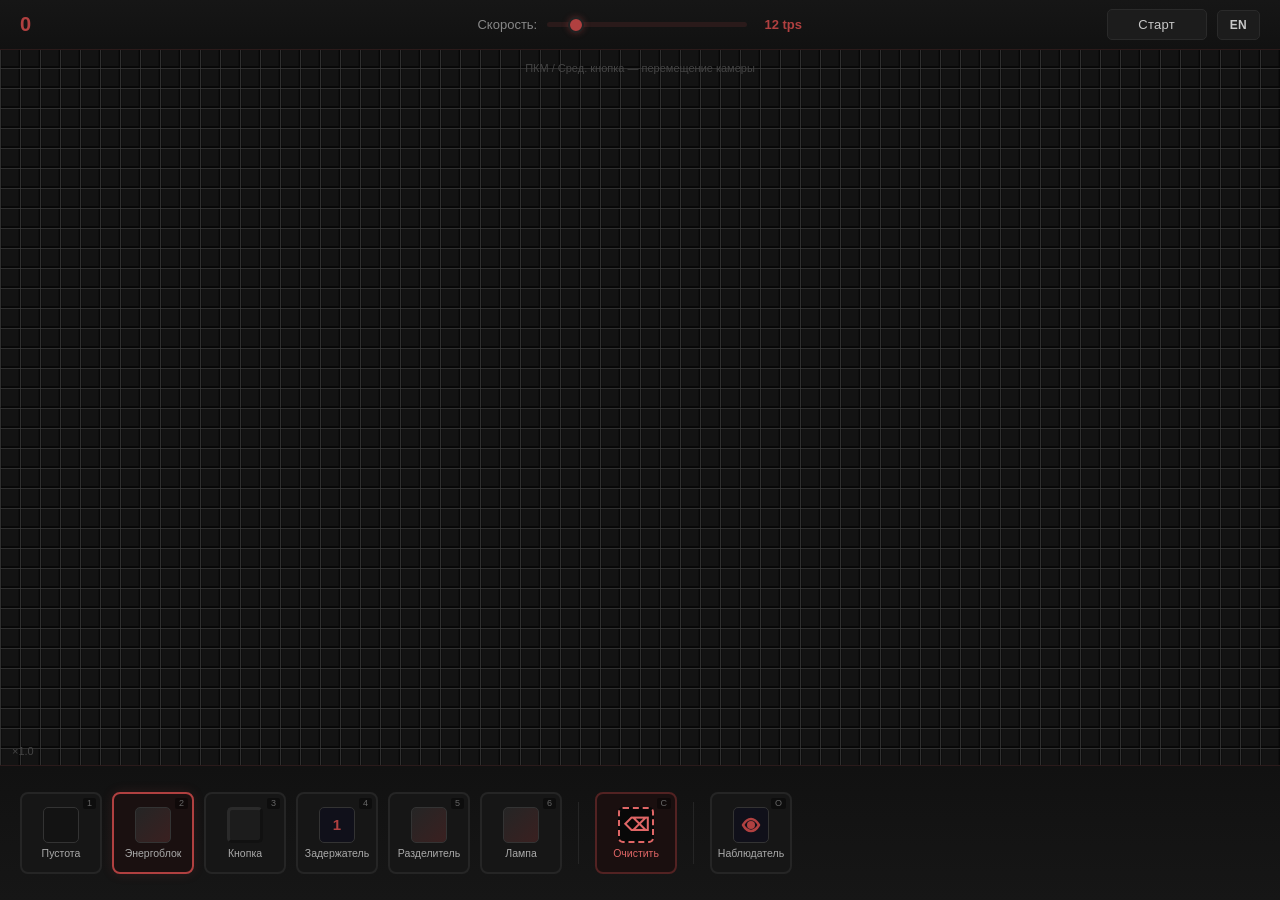
==== src/frontend/index.html @ 2a03c203 "First commit" ====
<!DOCTYPE html>
<html lang="ru">
<head>
  <meta charset="UTF-8">
  <meta name="viewport" content="width=device-width, initial-scale=1.0">
  <title>DerEnots</title>
  <style>
    *, *::before, *::after {
      margin: 0;
      padding: 0;
      box-sizing: border-box;
    }
    html, body {
      width: 100%;
      height: 100%;
      overflow: hidden;
      font-family: 'Segoe UI', Tahoma, Geneva, Verdana, sans-serif;
      background: #0d0d0d;
      color: #c8c8c8;
      user-select: none;
    }
    #app {
      display: flex;
      flex-direction: column;
      width: 100%;
      height: 100%;
    }
    #top-panel {
      height: 50px;
      min-height: 50px;
      display: flex;
      align-items: center;
      justify-content: space-between;
      padding: 0 20px;
      background: linear-gradient(180deg, #161616, #111);
      border-bottom: 1px solid #2a1a1a;
      z-index: 20;
      flex-shrink: 0;
    }
    #tick-counter {
      font-size: 20px;
      font-weight: 700;
      color: #b04040;
      min-width: 160px;
      letter-spacing: 0.5px;
      font-variant-numeric: tabular-nums;
    }
    #speed-wrap {
      display: flex;
      align-items: center;
      gap: 10px;
    }
    #speed-wrap label {
      font-size: 13px;
      color: #888;
    }
    #speed-slider {
      -webkit-appearance: none;
      appearance: none;
      width: 200px;
      height: 5px;
      border-radius: 3px;
      background: #2a1a1a;
      outline: none;
      cursor: pointer;
    }
    #speed-slider::-webkit-slider-thumb {
      -webkit-appearance: none;
      width: 16px;
      height: 16px;
      border-radius: 50%;
      background: #b04040;
      cursor: pointer;
      border: 2px solid #222;
      box-shadow: 0 0 6px rgba(176,64,64,0.4);
    }
    #speed-slider::-moz-range-thumb {
      width: 16px;
      height: 16px;
      border-radius: 50%;
      background: #b04040;
      cursor: pointer;
      border: 2px solid #222;
    }
    #speed-val {
      font-size: 13px;
      color: #b04040;
      min-width: 52px;
      text-align: center;
      font-weight: 600;
    }
    #top-right {
      display: flex;
      align-items: center;
      gap: 10px;
    }
    .btn {
      padding: 7px 20px;
      border: 1px solid #2a2a2a;
      border-radius: 5px;
      background: #1c1c1c;
      color: #c8c8c8;
      font-size: 13px;
      cursor: pointer;
      transition: all .15s ease;
      font-weight: 500;
      letter-spacing: 0.3px;
    }
    .btn:hover {
      background: #282828;
      border-color: #b04040;
    }
    .btn:active {
      transform: scale(0.96);
    }
    .btn-run {
      min-width: 100px;
    }
    .btn-run.running {
      background: #b04040;
      color: #fff;
      border-color: #c05050;
      box-shadow: 0 0 10px rgba(176,64,64,0.3);
    }
    #lang-btn {
      padding: 7px 12px;
      font-size: 12px;
      font-weight: 600;
    }
    #canvas-wrap {
      flex: 1;
      position: relative;
      overflow: hidden;
      background: #080808;
      cursor: crosshair;
    }
    #game-canvas {
      display: block;
      position: absolute;
      top: 0;
      left: 0;
      image-rendering: pixelated;
    }
    #bottom-panel {
      height: 15%;
      min-height: 110px;
      max-height: 145px;
      display: flex;
      align-items: center;
      gap: 10px;
      padding: 10px 20px;
      background: linear-gradient(0deg, #161616, #111);
      border-top: 1px solid #2a1a1a;
      z-index: 20;
      flex-shrink: 0;
      overflow-x: auto;
      overflow-y: hidden;
    }
    .brush-card, .obs-card, .clear-btn {
      display: flex;
      flex-direction: column;
      align-items: center;
      justify-content: center;
      width: 82px;
      min-width: 82px;
      height: 82px;
      border: 2px solid #252525;
      border-radius: 8px;
      background: #161616;
      cursor: pointer;
      transition: all .15s ease;
      gap: 4px;
      position: relative;
    }
    .brush-card:hover, .obs-card:hover {
      border-color: #555;
      transform: scale(1.04);
    }
    .brush-card:active, .obs-card:active, .clear-btn:active {
      transform: scale(0.95);
    }
    .brush-card.selected {
      border-color: #b04040;
      background: #1a1010;
      box-shadow: 0 0 12px rgba(176,64,64,0.15);
    }
    .brush-card.active, .obs-card.active {
      border-color: #b04040;
      background: #1a1010;
      box-shadow: 0 0 12px rgba(176,64,64,0.15);
    }
    .brush-prev, .obs-prev {
      width: 36px;
      height: 36px;
      border-radius: 5px;
      border: 1px solid #333;
      flex-shrink: 0;
      display: flex;
      align-items: center;
      justify-content: center;
    }
    .obs-prev {
      background: #10101a;
    }
    .brush-name, .obs-name {
      font-size: 10.5px;
      color: #aaa;
      text-align: center;
      line-height: 1.2;
      max-width: 72px;
      word-wrap: break-word;
    }
    .brush-key, .obs-key, .clear-key {
      position: absolute;
      top: 4px;
      right: 4px;
      font-size: 9px;
      color: #666;
      background: rgba(0,0,0,.4);
      padding: 1px 4px;
      border-radius: 2px;
      line-height: 1;
    }
    .clear-btn {
      border: 2px solid #522222;
      background: #1a0f0f;
      color: #e06666;
    }
    .clear-btn:hover {
      border-color: #c04040;
      color: #ff7777;
    }
    .clear-btn .clear-prev {
      width: 36px;
      height: 36px;
      border-radius: 5px;
      border: 2px dashed #e06666;
      background: #080808;
      display: flex;
      align-items: center;
      justify-content: center;
      font-size: 18px;
      font-weight: 700;
    }
    .sep {
      width: 1px;
      height: 62px;
      background: #252525;
      flex-shrink: 0;
      margin: 0 6px;
    }
    #block-edit {
      display: none;
      position: absolute;
      z-index: 60;
      background: #1a1a1a;
      border: 1px solid #b04040;
      border-radius: 8px;
      padding: 16px 20px;
      min-width: 240px;
      box-shadow: 0 8px 28px rgba(0,0,0,0.75), 0 0 18px rgba(176,64,64,0.15);
    }
    #block-edit.show {
      display: block;
      animation: popIn .2s ease;
    }
    @keyframes popIn {
      from { opacity: 0; transform: scale(0.9); }
      to { opacity: 1; transform: scale(1); }
    }
    #edit-title {
      font-size: 13.5px;
      color: #b04040;
      margin-bottom: 12px;
      font-weight: 600;
    }
    .ed-row {
      display: flex;
      align-items: center;
      justify-content: space-between;
      gap: 12px;
      margin-bottom: 8px;
    }
    .ed-row label {
      font-size: 12.5px;
      color: #bbb;
    }
    .ed-dir-container {
      display: grid;
      grid-template-columns: repeat(4,1fr);
      gap: 6px;
      margin: 12px 0;
    }
    .ed-dir-btn {
      width: 42px;
      height: 42px;
      border: 2px solid #333;
      border-radius: 6px;
      background: #111;
      color: #c8c8c8;
      font-size: 22px;
      display: flex;
      align-items: center;
      justify-content: center;
      cursor: pointer;
      transition: .15s;
    }
    .ed-dir-btn.active {
      border-color: #b04040;
      background: #2a1010;
      box-shadow: 0 0 8px rgba(176,64,64,0.4);
    }
    .ed-close {
      position: absolute;
      top: 8px;
      right: 12px;
      cursor: pointer;
      color: #666;
      font-size: 20px;
      line-height: 1;
      font-weight: 300;
    }
    .ed-close:hover {
      color: #b04040;
    }
    .ed-slider {
      width: 110px;
      -webkit-appearance: none;
      appearance: none;
      height: 4px;
      background: #2a1a1a;
      border-radius: 2px;
      outline: none;
    }
    .ed-slider::-webkit-slider-thumb {
      -webkit-appearance: none;
      width: 14px;
      height: 14px;
      border-radius: 50%;
      background: #b04040;
      cursor: pointer;
      border: 2px solid #1a1a1a;
    }
    #coords {
      position: absolute;
      bottom: 8px;
      right: 12px;
      font-size: 11px;
      color: #444;
      z-index: 5;
      pointer-events: none;
      font-variant-numeric: tabular-nums;
    }
    #zoom-info {
      position: absolute;
      bottom: 8px;
      left: 12px;
      font-size: 11px;
      color: #444;
      z-index: 5;
      pointer-events: none;
    }
    #pan-hint {
      position: absolute;
      top: 12px;
      left: 50%;
      transform: translateX(-50%);
      font-size: 11px;
      color: #444;
      z-index: 5;
      pointer-events: none;
      opacity: 0;
      transition: opacity .3s;
    }
    #pan-hint.show {
      opacity: 1;
    }
    ::-webkit-scrollbar {
      height: 5px;
    }
    ::-webkit-scrollbar-track {
      background: transparent;
    }
    ::-webkit-scrollbar-thumb {
      background: #2a2a2a;
      border-radius: 3px;
    }
  </style>
</head>
<body>
  <div id="app">
    <div id="top-panel">
      <div id="tick-counter">0</div>
      <div id="speed-wrap">
        <label id="lbl-speed"></label>
        <input type="range" id="speed-slider" min="1" max="100" value="12">
        <span id="speed-val">12 tps</span>
      </div>
      <div id="top-right">
        <button class="btn btn-run" id="btn-run"></button>
        <button class="btn" id="lang-btn">EN</button>
      </div>
    </div>
    <div id="canvas-wrap">
      <canvas id="game-canvas"></canvas>
      <div id="block-edit">
        <span class="ed-close" id="ed-close">×</span>
        <h4 id="edit-title"></h4>
        <div id="edit-body"></div>
      </div>
      <div id="coords"></div>
      <div id="zoom-info"></div>
      <div id="pan-hint"></div>
    </div>
    <div id="bottom-panel"></div>
  </div>

  <script>
    "use strict";

    const I18N = {
      ru: {
        speed: "Скорость:", start: "Старт", stop: "Стоп",
        empty: "Пустота", energy: "Энергоблок", button: "Кнопка", delayer: "Задержатель", clear: "Очистить",
        observer: "Наблюдатель", on: "Вкл", off: "Выкл", pressed: "Нажата", notPressed: "Не нажата",
        delay: "Задержка", ticks: "тик.", status: "Статус",
        editEnergy: "Энергоблок", editButton: "Кнопка", editDelayer: "Задержатель", editLamp: "Лампа",
        separator: "Разделитель", lamp: "Лампа",
        panHint: "ПКМ / Сред. кнопка — перемещение камеры",
        clearConfirm: "Очистить всё поле?"
      },
      en: {
        speed: "Speed:", start: "Start", stop: "Stop",
        empty: "Empty", energy: "Energy", button: "Button", delayer: "Delayer", clear: "Clear",
        observer: "Observer", on: "On", off: "Off", pressed: "Pressed", notPressed: "Released",
        delay: "Delay", ticks: "ticks", status: "Status",
        editEnergy: "Energy Block", editButton: "Button", editDelayer: "Delayer", editLamp: "Lamp",
        separator: "Separator", lamp: "Lamp",
        panHint: "RMB / Middle btn — pan camera",
        clearConfirm: "Clear entire field?"
      }
    };

    let lang = "ru";
    const t = k => I18N[lang][k] || k;

    const GRID = 1000;
    const BCELL = 20;
    const ZMIN = 0.5;
    const ZMAX = 3;
    const ID_EMPTY = 0;
    const ID_ENERGY = 1;
    const ID_BUTTON = 2;
    const ID_DELAY = 3;
    const ID_SEPARATOR = 4;
    const ID_LAMP = 5;

    let wasm = null;
    let gamePtr = null;
    const gridId = new Uint8Array(GRID * GRID);
    const gridSt = new Uint8Array(GRID * GRID);
    const separatorDir = new Uint8Array(GRID * GRID);

    function gIdx(x, y) { return y * GRID + x; }
    function getCell(x, y) { const i = gIdx(x, y); return {id: gridId[i], status: gridSt[i]}; }
    function setCell(x, y, id, st) { const i = gIdx(x, y); gridId[i] = id; gridSt[i] = st; }

    let cam = { x: 500, y: 500, zoom: 1 };
    const BRUSHES = [
      {id: 0, st: 0, key: "empty", hotkey: "1"},
      {id: 1, st: 10, key: "energy", hotkey: "2"},
      {id: 2, st: 0, key: "button", hotkey: "3"},
      {id: 3, st: 1, key: "delayer", hotkey: "4"},
      {id: 4, st: 0, key: "separator", hotkey: "5"},
      {id: 5, st: 0, key: "lamp", hotkey: "6"}
    ];

    let selBrush = 1;
    let obsMode = false;
    let lastEnergyDir = 10;
    let running = false;
    let tickTimer = null;
    let tps = 12;
    let curTick = 0;

    let panning = false;
    let panBtn = -1;
    let panPrev = {x: 0, y: 0};
    let drawing = false;
    let drawStart = null;
    let drawMoved = false;
    let ctrlKey = false;
    let lineOrigin = null;
    let hoverGx = -1, hoverGy = -1;

    async function loadWasm() {
      try {
        const r = await fetch("game.wasm");
        if (!r.ok) throw new Error("HTTP " + r.status);
        const buf = await r.arrayBuffer();
        const {instance} = await WebAssembly.instantiate(buf, {env: {}});
        wasm = instance.exports;
        initWasmGame();
      } catch (e) {
        console.warn("[WASM] game.wasm not available — UI-only mode.", e.message);
      }
    }

    function initWasmGame() {
      if (!wasm) return;
      if (gamePtr) wasm.GameStop(gamePtr);
      gamePtr = wasm.GameInit();
      pushGridToWasm();
    }

    function pushGridToWasm() {
      if (!wasm || !gamePtr) return;
      for (let y = 0; y < GRID; y++) {
        for (let x = 0; x < GRID; x++) {
          const i = gIdx(x, y);
          if (gridId[i] !== 0) {
            wasm.GameUpdate(gamePtr, x, y, gridId[i], gridSt[i]);
          }
        }
      }
    }

    function wasmUpdate(x, y, id, st) {
      if (!wasm || !gamePtr) return;
      wasm.GameUpdate(gamePtr, x, y, id, st);
    }

    function wasmTick() {
      if (!wasm || !gamePtr) return;
      try {
        const ptr = wasm.GameTick(gamePtr);
        const len = wasm.getArrayLen();
        const bsz = wasm.getNewTickBlockSize();
        curTick = wasm.getNumTick();
        if (len > 0 && ptr) {
          const dv = new DataView(wasm.memory.buffer, ptr, len * bsz);
          for (let i = 0; i < len; i++) {
            const o = i * bsz;
            const cx = dv.getUint32(o, true);
            const cy = dv.getUint32(o + 4, true);
            const ns = dv.getUint8(o + 8);
            if (cx >= 0 && cx < GRID && cy >= 0 && cy < GRID) {
              gridSt[gIdx(cx, cy)] = ns;
            }
          }
          wasm.freeArray();
        }
      } catch (err) {
        console.error("[WASM] Error in GameTick:", err);
      }
      document.getElementById("tick-counter").textContent = curTick.toLocaleString("ru-RU");
      render();
    }

    function wasmStop() {
      if (!wasm || !gamePtr) return;
      wasm.GameStop(gamePtr);
      gamePtr = null;
    }

    function getAutoDir(gx, gy) {
      const neighbors = [
        {dx: -1, dy: 0, dir: 40},
        {dx: 1, dy: 0, dir: 20},
        {dx: 0, dy: -1, dir: 30},
        {dx: 0, dy: 1, dir: 10}
      ];
      for (let n of neighbors) {
        const nx = gx + n.dx;
        const ny = gy + n.dy;
        if (nx >= 0 && nx < GRID && ny >= 0 && ny < GRID && getCell(nx, ny).id !== ID_EMPTY) {
          return n.dir;
        }
      }
      return 10;
    }

    function getRemainingTime(gx, gy) {
      if (!wasm || !gamePtr) return gridSt[gIdx(gx, gy)] || 0;
      try {
        return wasm.getTimeDalye(gamePtr, gx, gy);
      } catch (e) {
        return gridSt[gIdx(gx, gy)] || 0;
      }
    }

    const cvs = document.getElementById("game-canvas");
    const ctx = cvs.getContext("2d");
    const wrap = document.getElementById("canvas-wrap");

    function resize() {
      cvs.width = wrap.clientWidth;
      cvs.height = wrap.clientHeight;
      render();
    }
    window.addEventListener("resize", resize);

    function cellPx() { return BCELL * cam.zoom; }
    function camOffset() {
      const cs = cellPx();
      return { x: cam.x * cs - cvs.width / 2, y: cam.y * cs - cvs.height / 2 };
    }
    function visibleRange() {
      const cs = cellPx();
      const o = camOffset();
      return {
        x0: Math.max(0, Math.floor(o.x / cs)),
        y0: Math.max(0, Math.floor(o.y / cs)),
        x1: Math.min(GRID, Math.ceil((o.x + cvs.width) / cs)),
        y1: Math.min(GRID, Math.ceil((o.y + cvs.height) / cs))
      };
    }

    function render() {
      const W = cvs.width;
      const H = cvs.height;
      if (!W || !H) return;
      const cs = cellPx();
      const o = camOffset();
      const v = visibleRange();
      ctx.fillStyle = "#080808";
      ctx.fillRect(0, 0, W, H);
      const pad = Math.max(0.5, cs * 0.07);
      const inner = cs - pad * 2;

      for (let gy = v.y0; gy < v.y1; gy++) {
        for (let gx = v.x0; gx < v.x1; gx++) {
          const px = gx * cs - o.x;
          const py = gy * cs - o.y;
          const i = gIdx(gx, gy);
          renderCell(px, py, cs, pad, inner, gx, gy, gridId[i], gridSt[i]);
        }
      }

      if (cs >= 8) {
        ctx.strokeStyle = cs >= 16 ? "rgba(55,55,55,0.85)" : "rgba(40,40,40,0.6)";
        ctx.lineWidth = 1;
        ctx.beginPath();
        const x0scr = v.x0 * cs - o.x;
        const x1scr = v.x1 * cs - o.x;
        const y0scr = v.y0 * cs - o.y;
        const y1scr = v.y1 * cs - o.y;
        for (let gx = v.x0; gx <= v.x1; gx++) {
          const sx = Math.round(gx * cs - o.x) + 0.5;
          ctx.moveTo(sx, y0scr);
          ctx.lineTo(sx, y1scr);
        }
        for (let gy = v.y0; gy <= v.y1; gy++) {
          const sy = Math.round(gy * cs - o.y) + 0.5;
          ctx.moveTo(x0scr, sy);
          ctx.lineTo(x1scr, sy);
        }
        ctx.stroke();
      }

      if (hoverGx >= 0 && hoverGy >= 0) {
        const hpx = hoverGx * cs - o.x;
        const hpy = hoverGy * cs - o.y;
        ctx.save();
        ctx.strokeStyle = "rgba(176,64,64,0.6)";
        ctx.lineWidth = 2.5;
        ctx.strokeRect(hpx + 1, hpy + 1, cs - 2, cs - 2);
        ctx.restore();
      }

      if (ctrlKey && drawing && lineOrigin) {
        const sx = lineOrigin.x * cs - o.x + cs / 2;
        const sy = lineOrigin.y * cs - o.y + cs / 2;
        const ex = hoverGx * cs - o.x + cs / 2;
        const ey = hoverGy * cs - o.y + cs / 2;
        ctx.save();
        ctx.strokeStyle = "rgba(176,64,64,0.55)";
        ctx.lineWidth = 2;
        ctx.setLineDash([6, 4]);
        ctx.beginPath();
        ctx.moveTo(sx, sy);
        ctx.lineTo(ex, ey);
        ctx.stroke();
        ctx.restore();
      }

      document.getElementById("zoom-info").textContent = `×${cam.zoom.toFixed(1)}`;
    }

    function renderCell(px, py, cs, pad, inner, gx, gy, id, st) {
      switch (id) {
        case ID_EMPTY:
          ctx.fillStyle = "#131313";
          ctx.fillRect(px + pad, py + pad, inner, inner);
          break;
        case ID_ENERGY: {
          const dirCode = Math.floor(st / 10) || 1;
          const isOn = (st % 10) === 1;
          if (isOn) {
            ctx.save();
            const gr = ctx.createRadialGradient(px + cs / 2, py + cs / 2, inner * 0.08, px + cs / 2, py + cs / 2, inner * 0.65);
            gr.addColorStop(0, "#ff5050");
            gr.addColorStop(0.5, "#d03030");
            gr.addColorStop(1, "#3a1010");
            ctx.fillStyle = gr;
            ctx.fillRect(px + pad, py + pad, inner, inner);
            ctx.shadowColor = "#ff4040";
            ctx.shadowBlur = cs * 0.5;
            ctx.fillStyle = "rgba(255,80,80,0.25)";
            ctx.fillRect(px + pad + 1, py + pad + 1, inner - 2, inner - 2);
            ctx.restore();
          } else {
            ctx.fillStyle = "#282828";
            ctx.fillRect(px + pad, py + pad, inner, inner);
            ctx.strokeStyle = "#353535";
            ctx.lineWidth = 1;
            ctx.strokeRect(px + pad + 0.5, py + pad + 0.5, inner - 1, inner - 1);
          }
          if (cs >= 14) {
            ctx.save();
            ctx.translate(px + cs / 2, py + cs / 2);
            const size = Math.max(8, inner * 0.38);
            ctx.strokeStyle = isOn ? "#ffdddd" : "#777777";
            ctx.lineWidth = Math.max(2.5, inner * 0.09);
            ctx.lineCap = "round";
            ctx.lineJoin = "round";
            ctx.beginPath();
            if (dirCode === 1) {
              ctx.moveTo(0, size * 0.7);
              ctx.lineTo(0, -size * 0.85);
              ctx.moveTo(-size * 0.55, -size * 0.25);
              ctx.lineTo(0, -size * 0.85);
              ctx.lineTo(size * 0.55, -size * 0.25);
            } else if (dirCode === 2) {
              ctx.moveTo(size * 0.7, 0);
              ctx.lineTo(-size * 0.85, 0);
              ctx.moveTo(-size * 0.25, -size * 0.55);
              ctx.lineTo(-size * 0.85, 0);
              ctx.lineTo(-size * 0.25, size * 0.55);
            } else if (dirCode === 3) {
              ctx.moveTo(0, -size * 0.7);
              ctx.lineTo(0, size * 0.85);
              ctx.moveTo(-size * 0.55, size * 0.25);
              ctx.lineTo(0, size * 0.85);
              ctx.lineTo(size * 0.55, size * 0.25);
            } else if (dirCode === 4) {
              ctx.moveTo(-size * 0.7, 0);
              ctx.lineTo(size * 0.85, 0);
              ctx.moveTo(size * 0.25, -size * 0.55);
              ctx.lineTo(size * 0.85, 0);
              ctx.lineTo(size * 0.25, size * 0.55);
            }
            ctx.stroke();
            ctx.restore();
          }
          break;
        }
        case ID_BUTTON: {
          const base = (st % 10 === 1) ? "#803030" : "#1c1c1c";
          ctx.fillStyle = base;
          ctx.fillRect(px + pad, py + pad, inner, inner);
          const hp = inner * 0.18;
          ctx.fillStyle = (st % 10 === 1) ? "#a04545" : "#2a2a2a";
          ctx.fillRect(px + pad, py + pad, inner, hp);
          ctx.fillRect(px + pad, py + pad, hp, inner);
          ctx.fillStyle = "rgba(0,0,0,0.35)";
          ctx.fillRect(px + pad + inner - hp, py + pad, hp, inner);
          ctx.fillRect(px + pad, py + pad + inner - hp, inner, hp);
          break;
        }
        case ID_DELAY:
          ctx.fillStyle = "#10101a";
          ctx.fillRect(px + pad, py + pad, inner, inner);
          if (cs >= 10) {
            ctx.fillStyle = "#b04040";
            const fs = Math.max(7, inner * 0.48);
            ctx.font = `bold ${fs}px sans-serif`;
            ctx.textAlign = "center";
            ctx.textBaseline = "middle";
            ctx.fillText(String(getRemainingTime(gx, gy)), px + cs / 2, py + cs / 2 + 1);
          }
          break;
        case ID_SEPARATOR: {
          const isOn = st !== 0;
          let dirCode = separatorDir[gIdx(gx, gy)] || getAutoDir(gx, gy);
          if (isOn) {
            ctx.save();
            const gr = ctx.createRadialGradient(px + cs / 2, py + cs / 2, inner * 0.08, px + cs / 2, py + cs / 2, inner * 0.65);
            gr.addColorStop(0, "#ff5050");
            gr.addColorStop(0.5, "#d03030");
            gr.addColorStop(1, "#3a1010");
            ctx.fillStyle = gr;
            ctx.fillRect(px + pad, py + pad, inner, inner);
            ctx.shadowColor = "#ff4040";
            ctx.shadowBlur = cs * 0.5;
            ctx.fillStyle = "rgba(255,80,80,0.25)";
            ctx.fillRect(px + pad + 1, py + pad + 1, inner - 2, inner - 2);
            ctx.restore();
          } else {
            ctx.fillStyle = "#282828";
            ctx.fillRect(px + pad, py + pad, inner, inner);
            ctx.strokeStyle = "#353535";
            ctx.lineWidth = 1;
            ctx.strokeRect(px + pad + 0.5, py + pad + 0.5, inner - 1, inner - 1);
          }
          if (cs >= 14) {
            ctx.save();
            ctx.translate(px + cs / 2, py + cs / 2);
            const size = Math.max(8, inner * 0.38);
            ctx.strokeStyle = isOn ? "#ffdddd" : "#777777";
            ctx.lineWidth = Math.max(2.5, inner * 0.09);
            ctx.lineCap = "round";
            ctx.lineJoin = "round";
            const drawArrow = (dCode) => {
              ctx.save();
              ctx.beginPath();
              if (dCode === 10) {
                ctx.moveTo(0, size * 0.7);
                ctx.lineTo(0, -size * 0.85);
                ctx.moveTo(-size * 0.55, -size * 0.25);
                ctx.lineTo(0, -size * 0.85);
                ctx.lineTo(size * 0.55, -size * 0.25);
              } else if (dCode === 20) {
                ctx.moveTo(size * 0.7, 0);
                ctx.lineTo(-size * 0.85, 0);
                ctx.moveTo(-size * 0.25, -size * 0.55);
                ctx.lineTo(-size * 0.85, 0);
                ctx.lineTo(-size * 0.25, size * 0.55);
              } else if (dCode === 30) {
                ctx.moveTo(0, -size * 0.7);
                ctx.lineTo(0, size * 0.85);
                ctx.moveTo(-size * 0.55, size * 0.25);
                ctx.lineTo(0, size * 0.85);
                ctx.lineTo(size * 0.55, size * 0.25);
              } else if (dCode === 40) {
                ctx.moveTo(-size * 0.7, 0);
                ctx.lineTo(size * 0.85, 0);
                ctx.moveTo(size * 0.25, -size * 0.55);
                ctx.lineTo(size * 0.85, 0);
                ctx.lineTo(size * 0.25, size * 0.55);
              }
              ctx.stroke();
              ctx.restore();
            };
            drawArrow(dirCode);
            let leftDir = 20, rightDir = 40;
            if (dirCode === 10) { leftDir = 20; rightDir = 40; }
            else if (dirCode === 20) { leftDir = 30; rightDir = 10; }
            else if (dirCode === 30) { leftDir = 40; rightDir = 20; }
            else if (dirCode === 40) { leftDir = 10; rightDir = 30; }
            drawArrow(leftDir);
            drawArrow(rightDir);
            ctx.restore();
          }
          break;
        }
        case ID_LAMP: {
          const isOn = st === 1;
          if (isOn) {
            ctx.save();
            const gr = ctx.createRadialGradient(px + cs / 2, py + cs / 2, inner * 0.1, px + cs / 2, py + cs / 2, inner * 0.75);
            gr.addColorStop(0, "#ff7070");
            gr.addColorStop(0.55, "#e05050");
            gr.addColorStop(1, "#2a1010");
            ctx.fillStyle = gr;
            ctx.fillRect(px + pad, py + pad, inner, inner);
            ctx.shadowColor = "#ff7070";
            ctx.shadowBlur = cs * 0.65;
            ctx.fillStyle = "rgba(255,120,120,0.35)";
            ctx.fillRect(px + pad + 2, py + pad + 2, inner - 4, inner - 4);
            ctx.restore();
          } else {
            ctx.fillStyle = "#222222";
            ctx.fillRect(px + pad, py + pad, inner, inner);
            ctx.strokeStyle = "#3a3a3a";
            ctx.lineWidth = 1.5;
            ctx.strokeRect(px + pad + 0.5, py + pad + 0.5, inner - 1, inner - 1);
          }
          break;
        }
      }
    }

    wrap.addEventListener("contextmenu", e => e.preventDefault());

    let editEl = document.getElementById("block-edit");

    function openEdit(gx, gy, mx, my) {
      const c = getCell(gx, gy);
      if (c.id === 0 || c.id === ID_SEPARATOR) return;
      const titleEl = document.getElementById("edit-title");
      const bodyEl = document.getElementById("edit-body");
      bodyEl.innerHTML = "";
      if (c.id === ID_ENERGY) {
        titleEl.textContent = t("editEnergy");
        const dir = Math.floor(c.status / 10) * 10 || 10;
        const isOnNow = (c.status % 10) === 1;
        addToggleRow(bodyEl, t("status"), isOnNow, v => {
          const ns = dir + (v ? 1 : 0);
          setCell(gx, gy, c.id, ns);
          wasmUpdate(gx, gy, c.id, ns);
          render();
          openEdit(gx, gy, mx, my);
        }, () => isOnNow ? t("on") : t("off"));
        const dirRow = document.createElement("div");
        dirRow.style.marginTop = "14px";
        dirRow.innerHTML = `<div style="font-size:12.5px;color:#bbb;margin-bottom:8px">Направление:</div>`;
        const container = document.createElement("div");
        container.style.display = "grid";
        container.style.gridTemplateColumns = "repeat(4,1fr)";
        container.style.gap = "6px";
        [{code:10,sym:"↑"},{code:20,sym:"←"},{code:30,sym:"↓"},{code:40,sym:"→"}].forEach(d => {
          const btn = document.createElement("button");
          btn.className = "ed-dir-btn" + (dir === d.code ? " active" : "");
          btn.textContent = d.sym;
          btn.onclick = () => {
            lastEnergyDir = d.code;
            const newSt = d.code + (isOnNow ? 1 : 0);
            setCell(gx, gy, c.id, newSt);
            wasmUpdate(gx, gy, c.id, newSt);
            render();
            openEdit(gx, gy, mx, my);
          };
          container.appendChild(btn);
        });
        dirRow.appendChild(container);
        bodyEl.appendChild(dirRow);
      } else if (c.id === ID_BUTTON || c.id === ID_LAMP) {
        titleEl.textContent = c.id === ID_LAMP ? t("editLamp") : t("editButton");
        addToggleRow(bodyEl, t("status"), c.status === 1, v => {
          const ns = v ? 1 : 0;
          setCell(gx, gy, c.id, ns);
          wasmUpdate(gx, gy, c.id, ns);
          render();
        }, () => c.status === 1 ? t("on") : t("off"));
      } else if (c.id === ID_DELAY) {
        titleEl.textContent = t("editDelayer");
        addSliderRow(bodyEl, t("delay"), 1, 255, c.status || 1, v => {
          setCell(gx, gy, c.id, v);
          wasmUpdate(gx, gy, c.id, v);
          render();
        });
      }
      const wr = wrap.getBoundingClientRect();
      let l = mx - wr.left + 12;
      let tp = my - wr.top + 12;
      if (l + 260 > wr.width) l = mx - wr.left - 260;
      if (tp + 140 > wr.height) tp = my - wr.top - 140;
      editEl.style.left = l + "px";
      editEl.style.top = tp + "px";
      editEl.classList.add("show");
    }

    function addToggleRow(parent, label, initVal, onChange, textFn) {
      const row = document.createElement("div");
      row.className = "ed-row";
      const lbl = document.createElement("label");
      lbl.textContent = label + ":";
      const btn = document.createElement("button");
      btn.className = "btn" + (initVal ? " active" : "");
      btn.textContent = textFn();
      btn.style.minWidth = "78px";
      btn.onclick = () => {
        const nv = !btn.classList.contains("active");
        onChange(nv);
        btn.classList.toggle("active", nv);
        btn.textContent = textFn();
      };
      row.append(lbl, btn);
      parent.appendChild(row);
    }

    function addSliderRow(parent, label, min, max, initVal, onChange) {
      const row = document.createElement("div");
      row.className = "ed-row";
      const lbl = document.createElement("label");
      lbl.textContent = label + ":";
      const sl = document.createElement("input");
      sl.type = "range";
      sl.className = "ed-slider";
      sl.min = min;
      sl.max = max;
      sl.value = initVal;
      const vspan = document.createElement("span");
      vspan.style.cssText = "font-size:12.5px;color:#b04040;min-width:26px;text-align:center;font-weight:600";
      vspan.textContent = initVal;
      sl.oninput = () => {
        vspan.textContent = sl.value;
        onChange(parseInt(sl.value));
      };
      row.append(lbl, sl, vspan);
      parent.appendChild(row);
    }

    function closeEdit() {
      editEl.classList.remove("show");
    }

    document.getElementById("ed-close").addEventListener("click", closeEdit);
    document.addEventListener("keydown", e => {
      if (e.key === "Escape") closeEdit();
    });
    editEl.addEventListener("mousedown", e => e.stopPropagation());

    function validG(x, y) {
      return x >= 0 && x < GRID && y >= 0 && y < GRID;
    }

    wrap.addEventListener("mousedown", e => {
      if (e.button === 2 || e.button === 1) {
        panning = true;
        panBtn = e.button;
        panPrev = {x: e.clientX, y: e.clientY};
        wrap.style.cursor = "grabbing";
        e.preventDefault();
        return;
      }
      if (e.button !== 0) return;
      if (editEl.classList.contains("show") && editEl.contains(e.target)) return;
      closeEdit();
      const g = screenToGrid(e.clientX, e.clientY);
      drawStart = {sx: e.clientX, sy: e.clientY, gx: g.x, gy: g.y};
      drawMoved = false;
      drawing = true;
      if (ctrlKey) {
        lineOrigin = g;
        return;
      }
      if (!obsMode && validG(g.x, g.y)) placeBlock(g.x, g.y);
    });

    function screenToGrid(sx, sy) {
      const rect = wrap.getBoundingClientRect();
      const lx = sx - rect.left;
      const ly = sy - rect.top;
      const cs = cellPx();
      const o = camOffset();
      return {
        x: Math.floor((lx + o.x) / cs),
        y: Math.floor((ly + o.y) / cs)
      };
    }

    window.addEventListener("mousemove", e => {
      if (panning) {
        const dx = e.clientX - panPrev.x;
        const dy = e.clientY - panPrev.y;
        const cs = cellPx();
        cam.x -= dx / cs;
        cam.y -= dy / cs;
        cam.x = Math.max(cvs.width / (2 * cs), Math.min(GRID - cvs.width / (2 * cs), cam.x));
        cam.y = Math.max(cvs.height / (2 * cs), Math.min(GRID - cvs.height / (2 * cs), cam.y));
        panPrev = {x: e.clientX, y: e.clientY};
        render();
      }
    });

    window.addEventListener("mouseup", e => {
      if (panning && e.button === panBtn) {
        panning = false;
        panBtn = -1;
        wrap.style.cursor = "crosshair";
      }
    });

    wrap.addEventListener("mousemove", e => {
      const g = screenToGrid(e.clientX, e.clientY);
      if (validG(g.x, g.y)) {
        hoverGx = g.x;
        hoverGy = g.y;
        document.getElementById("coords").textContent = `(${g.x}, ${g.y})`;
      } else {
        hoverGx = hoverGy = -1;
      }
      if (!drawing) {
        render();
        return;
      }
      if (drawStart) {
        const d = Math.hypot(e.clientX - drawStart.sx, e.clientY - drawStart.sy);
        if (d > 3) drawMoved = true;
      }
      if (obsMode) {
        render();
        return;
      }
      if (ctrlKey && lineOrigin) {
        render();
        return;
      }
      if (drawMoved && validG(g.x, g.y) && !ctrlKey) {
        placeBlock(g.x, g.y);
        render();
      }
    });

    wrap.addEventListener("mouseup", e => {
      if (e.button !== 0 || !drawing) return;
      drawing = false;
      if (lineOrigin && !obsMode) {
        const g = screenToGrid(e.clientX, e.clientY);
        if (validG(g.x, g.y)) bresenham(lineOrigin.x, lineOrigin.y, g.x, g.y);
        lineOrigin = null;
      }
      drawStart = null;
      drawMoved = false;
      render();
    });

    wrap.addEventListener("dblclick", e => {
      if (e.button !== 0 || obsMode) return;
      const g = screenToGrid(e.clientX, e.clientY);
      if (validG(g.x, g.y)) {
        const c = getCell(g.x, g.y);
        if (c.id !== 0 && c.id !== ID_SEPARATOR) openEdit(g.x, g.y, e.clientX, e.clientY);
      }
    });

    wrap.addEventListener("mouseleave", () => {
      hoverGx = hoverGy = -1;
      drawing = false;
      drawStart = null;
      drawMoved = false;
      panning = false;
      wrap.style.cursor = "crosshair";
      render();
    });

    wrap.addEventListener("wheel", e => {
      e.preventDefault();
      const d = e.deltaY > 0 ? -0.15 : 0.15;
      const oldZ = cam.zoom;
      cam.zoom = Math.max(ZMIN, Math.min(ZMAX, cam.zoom + d));
      const g = screenToGrid(e.clientX, e.clientY);
      const f = cam.zoom / oldZ;
      cam.x = g.x + (cam.x - g.x) / f;
      cam.y = g.y + (cam.y - g.y) / f;
      render();
    }, {passive: false});

    document.addEventListener("keydown", e => {
      if (e.key === "Control") ctrlKey = true;
      if (e.key === "1") { selBrush = 0; buildBP(); }
      if (e.key === "2") { selBrush = 1; buildBP(); }
      if (e.key === "3") { selBrush = 2; buildBP(); }
      if (e.key === "4") { selBrush = 3; buildBP(); }
      if (e.key === "5") { selBrush = 4; buildBP(); }
      if (e.key === "6") { selBrush = 5; buildBP(); }
      if (e.key.toLowerCase() === "o") { obsMode = !obsMode; closeEdit(); buildBP(); }
      if (e.key.toLowerCase() === "c" || e.key === "Delete") { clearAll(); }
    });
    document.addEventListener("keyup", e => {
      if (e.key === "Control") ctrlKey = false;
    });

    let lastPlaced = null;
    function placeBlock(gx, gy) {
      if (!validG(gx, gy) || obsMode) return;
      if (lastPlaced && lastPlaced.x === gx && lastPlaced.y === gy) return;
      let b = {...BRUSHES[selBrush]};
      if (b.id === ID_ENERGY) b.st = lastEnergyDir;
      else if (b.id === ID_SEPARATOR) {
        const dir = getAutoDir(gx, gy);
        separatorDir[gIdx(gx, gy)] = dir;
        b.st = 0;
      }
      setCell(gx, gy, b.id, b.st);
      wasmUpdate(gx, gy, b.id, b.st);
      lastPlaced = {x: gx, y: gy};
      requestAnimationFrame(() => { lastPlaced = null; });
      render();
    }

    function bresenham(x0, y0, x1, y1) {
      const dx = Math.abs(x1 - x0);
      const dy = Math.abs(y1 - y0);
      const sx = x0 < x1 ? 1 : -1;
      const sy = y0 < y1 ? 1 : -1;
      let err = dx - dy;
      let cx = x0;
      let cy = y0;
      for (;;) {
        if (validG(cx, cy)) {
          let b = {...BRUSHES[selBrush]};
          if (b.id === ID_ENERGY) b.st = lastEnergyDir;
          else if (b.id === ID_SEPARATOR) {
            const dir = getAutoDir(cx, cy);
            separatorDir[gIdx(cx, cy)] = dir;
            b.st = 0;
          }
          setCell(cx, cy, b.id, b.st);
          wasmUpdate(cx, cy, b.id, b.st);
        }
        if (cx === x1 && cy === y1) break;
        const e2 = 2 * err;
        if (e2 > -dy) { err -= dy; cx += sx; }
        if (e2 < dx) { err += dx; cy += sy; }
      }
      render();
    }

    function clearAll() {
      if (!confirm(t("clearConfirm"))) return;
      gridId.fill(0);
      gridSt.fill(0);
      separatorDir.fill(0);
      if (wasm && gamePtr) {
        wasm.GameStop(gamePtr);
        gamePtr = wasm.GameInit();
      }
      render();
    }

    function stylePrev(el, b) {
      switch (b.id) {
        case 0:
          el.style.background = "#131313";
          break;
        case 1:
        case 4:
        case 5:
          el.style.background = "linear-gradient(135deg,#252525,#3a2020)";
          break;
        case 2:
          el.style.background = "#1c1c1c";
          el.style.borderTop = "3px solid #2a2a2a";
          el.style.borderLeft = "3px solid #2a2a2a";
          el.style.borderBottom = "3px solid #111";
          el.style.borderRight = "3px solid #111";
          break;
        case 3:
          el.style.cssText = "background:#10101a;display:flex;align-items:center;justify-content:center;font-size:15px;font-weight:700;color:#b04040;border-radius:5px;border:1px solid #333;width:36px;height:36px";
          el.textContent = "1";
          break;
      }
    }

    function buildBP() {
      const bp = document.getElementById("bottom-panel");
      bp.innerHTML = "";
      BRUSHES.forEach((b, i) => {
        const card = document.createElement("div");
        card.className = "brush-card" + (selBrush === i ? " selected" : "");
        const prev = document.createElement("div");
        prev.className = "brush-prev";
        stylePrev(prev, b);
        const nm = document.createElement("div");
        nm.className = "brush-name";
        nm.textContent = t(b.key);
        const keyLabel = document.createElement("div");
        keyLabel.className = "brush-key";
        keyLabel.textContent = b.hotkey;
        card.append(prev, nm, keyLabel);
        card.onclick = () => {
          selBrush = i;
          buildBP();
        };
        bp.appendChild(card);
      });

      const sep1 = document.createElement("div");
      sep1.className = "sep";
      bp.appendChild(sep1);

      const clearCard = document.createElement("div");
      clearCard.className = "clear-btn";
      const cprev = document.createElement("div");
      cprev.className = "clear-prev";
      cprev.textContent = "⌫";
      const cname = document.createElement("div");
      cname.className = "brush-name";
      cname.textContent = t("clear");
      cname.style.color = "#e06666";
      const ckey = document.createElement("div");
      ckey.className = "clear-key";
      ckey.textContent = "C";
      clearCard.append(cprev, cname, ckey);
      clearCard.onclick = clearAll;
      bp.appendChild(clearCard);

      const sep2 = document.createElement("div");
      sep2.className = "sep";
      bp.appendChild(sep2);

      const obsCard = document.createElement("div");
      obsCard.className = "obs-card" + (obsMode ? " active" : "");
      const obsPrev = document.createElement("div");
      obsPrev.className = "obs-prev";
      obsPrev.innerHTML = `<svg width="28" height="28" viewBox="0 0 28 28" fill="none" xmlns="http://www.w3.org/2000/svg"><path d="M14 8C9.5 8 6 14 6 14C6 14 9.5 20 14 20C18.5 20 22 14 22 14C22 14 18.5 8 14 8Z" stroke="#b04040" stroke-width="2.5" stroke-linejoin="round"/><circle cx="14" cy="14" r="4" fill="#b04040"/></svg>`;
      const obsName = document.createElement("div");
      obsName.className = "obs-name";
      obsName.textContent = t("observer");
      const obsKey = document.createElement("div");
      obsKey.className = "obs-key";
      obsKey.textContent = "O";
      obsCard.append(obsPrev, obsName, obsKey);
      obsCard.onclick = () => {
        obsMode = !obsMode;
        closeEdit();
        buildBP();
      };
      bp.appendChild(obsCard);
    }

    const speedSlider = document.getElementById("speed-slider");
    const speedValEl = document.getElementById("speed-val");
    const btnRun = document.getElementById("btn-run");

    speedSlider.addEventListener("input", () => {
      tps = parseInt(speedSlider.value);
      speedValEl.textContent = tps + " tps";
      if (running) {
        clearInterval(tickTimer);
        tickTimer = setInterval(wasmTick, 1000 / tps);
      }
    });

    btnRun.addEventListener("click", () => {
      if (!running) startGame();
      else stopGame();
    });

    function startGame() {
      if (!gamePtr) initWasmGame();
      running = true;
      btnRun.textContent = t("stop");
      btnRun.classList.add("running");
      tickTimer = setInterval(wasmTick, 1000 / tps);
    }

    function stopGame() {
      running = false;
      clearInterval(tickTimer);
      tickTimer = null;
      btnRun.textContent = t("start");
      btnRun.classList.remove("running");
      wasmStop();
      initWasmGame();
    }

    document.getElementById("lang-btn").addEventListener("click", () => {
      lang = lang === "ru" ? "en" : "ru";
      document.getElementById("lang-btn").textContent = lang === "ru" ? "EN" : "RU";
      document.documentElement.lang = lang;
      applyLang();
    });

    function applyLang() {
      document.getElementById("lbl-speed").textContent = t("speed");
      btnRun.textContent = running ? t("stop") : t("start");
      document.getElementById("pan-hint").textContent = t("panHint");
      buildBP();
    }

    (function boot() {
      resize();
      applyLang();
      loadWasm();
      const h = document.getElementById("pan-hint");
      h.classList.add("show");
      setTimeout(() => h.classList.remove("show"), 4000);
      buildBP();
    })();
  </script>
</body>
</html>
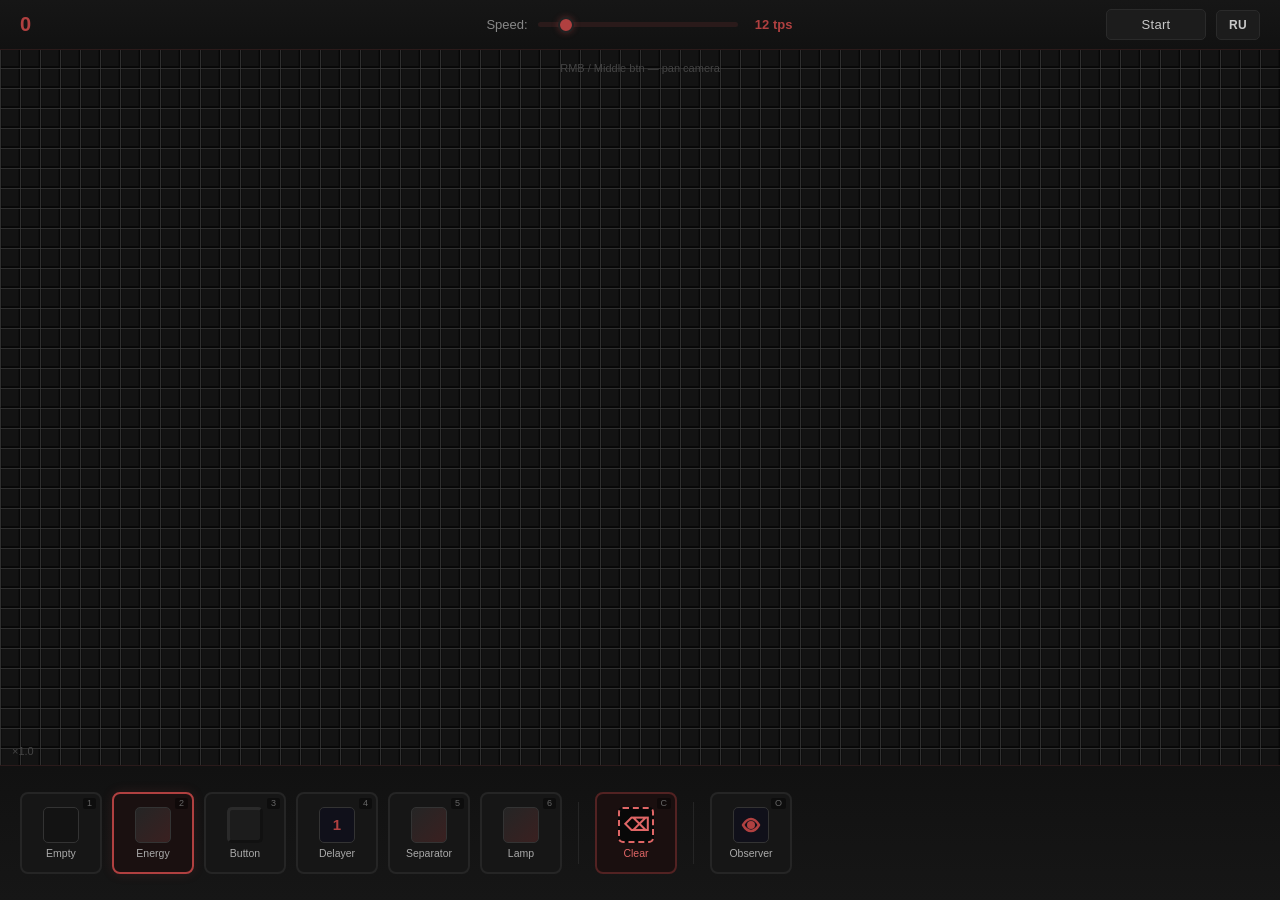
==== commit c3c018ce: "Switch defolt lang EN and add hotkey on energyblock" ====
--- a/src/frontend/index.html
+++ b/src/frontend/index.html
@@ -1,702 +1,675 @@
 <!DOCTYPE html>
-<html lang="ru">
-<head>
-  <meta charset="UTF-8">
-  <meta name="viewport" content="width=device-width, initial-scale=1.0">
-  <title>DerEnots</title>
-  <style>
-    *, *::before, *::after {
-      margin: 0;
-      padding: 0;
-      box-sizing: border-box;
-    }
-    html, body {
-      width: 100%;
-      height: 100%;
-      overflow: hidden;
-      font-family: 'Segoe UI', Tahoma, Geneva, Verdana, sans-serif;
-      background: #0d0d0d;
-      color: #c8c8c8;
-      user-select: none;
-    }
-    #app {
-      display: flex;
-      flex-direction: column;
-      width: 100%;
-      height: 100%;
-    }
-    #top-panel {
-      height: 50px;
-      min-height: 50px;
-      display: flex;
-      align-items: center;
-      justify-content: space-between;
-      padding: 0 20px;
-      background: linear-gradient(180deg, #161616, #111);
-      border-bottom: 1px solid #2a1a1a;
-      z-index: 20;
-      flex-shrink: 0;
-    }
-    #tick-counter {
-      font-size: 20px;
-      font-weight: 700;
-      color: #b04040;
-      min-width: 160px;
-      letter-spacing: 0.5px;
-      font-variant-numeric: tabular-nums;
-    }
-    #speed-wrap {
-      display: flex;
-      align-items: center;
-      gap: 10px;
-    }
-    #speed-wrap label {
-      font-size: 13px;
-      color: #888;
-    }
-    #speed-slider {
-      -webkit-appearance: none;
-      appearance: none;
-      width: 200px;
-      height: 5px;
-      border-radius: 3px;
-      background: #2a1a1a;
-      outline: none;
-      cursor: pointer;
-    }
-    #speed-slider::-webkit-slider-thumb {
-      -webkit-appearance: none;
-      width: 16px;
-      height: 16px;
-      border-radius: 50%;
-      background: #b04040;
-      cursor: pointer;
-      border: 2px solid #222;
-      box-shadow: 0 0 6px rgba(176,64,64,0.4);
-    }
-    #speed-slider::-moz-range-thumb {
-      width: 16px;
-      height: 16px;
-      border-radius: 50%;
-      background: #b04040;
-      cursor: pointer;
-      border: 2px solid #222;
-    }
-    #speed-val {
-      font-size: 13px;
-      color: #b04040;
-      min-width: 52px;
-      text-align: center;
-      font-weight: 600;
-    }
-    #top-right {
-      display: flex;
-      align-items: center;
-      gap: 10px;
-    }
-    .btn {
-      padding: 7px 20px;
-      border: 1px solid #2a2a2a;
-      border-radius: 5px;
-      background: #1c1c1c;
-      color: #c8c8c8;
-      font-size: 13px;
-      cursor: pointer;
-      transition: all .15s ease;
-      font-weight: 500;
-      letter-spacing: 0.3px;
-    }
-    .btn:hover {
-      background: #282828;
-      border-color: #b04040;
-    }
-    .btn:active {
-      transform: scale(0.96);
-    }
-    .btn-run {
-      min-width: 100px;
-    }
-    .btn-run.running {
-      background: #b04040;
-      color: #fff;
-      border-color: #c05050;
-      box-shadow: 0 0 10px rgba(176,64,64,0.3);
-    }
-    #lang-btn {
-      padding: 7px 12px;
-      font-size: 12px;
-      font-weight: 600;
-    }
-    #canvas-wrap {
-      flex: 1;
-      position: relative;
-      overflow: hidden;
-      background: #080808;
-      cursor: crosshair;
-    }
-    #game-canvas {
-      display: block;
-      position: absolute;
-      top: 0;
-      left: 0;
-      image-rendering: pixelated;
-    }
-    #bottom-panel {
-      height: 15%;
-      min-height: 110px;
-      max-height: 145px;
-      display: flex;
-      align-items: center;
-      gap: 10px;
-      padding: 10px 20px;
-      background: linear-gradient(0deg, #161616, #111);
-      border-top: 1px solid #2a1a1a;
-      z-index: 20;
-      flex-shrink: 0;
-      overflow-x: auto;
-      overflow-y: hidden;
-    }
-    .brush-card, .obs-card, .clear-btn {
-      display: flex;
-      flex-direction: column;
-      align-items: center;
-      justify-content: center;
-      width: 82px;
-      min-width: 82px;
-      height: 82px;
-      border: 2px solid #252525;
-      border-radius: 8px;
-      background: #161616;
-      cursor: pointer;
-      transition: all .15s ease;
-      gap: 4px;
-      position: relative;
-    }
-    .brush-card:hover, .obs-card:hover {
-      border-color: #555;
-      transform: scale(1.04);
-    }
-    .brush-card:active, .obs-card:active, .clear-btn:active {
-      transform: scale(0.95);
-    }
-    .brush-card.selected {
-      border-color: #b04040;
-      background: #1a1010;
-      box-shadow: 0 0 12px rgba(176,64,64,0.15);
-    }
-    .brush-card.active, .obs-card.active {
-      border-color: #b04040;
-      background: #1a1010;
-      box-shadow: 0 0 12px rgba(176,64,64,0.15);
-    }
-    .brush-prev, .obs-prev {
-      width: 36px;
-      height: 36px;
-      border-radius: 5px;
-      border: 1px solid #333;
-      flex-shrink: 0;
-      display: flex;
-      align-items: center;
-      justify-content: center;
-    }
-    .obs-prev {
-      background: #10101a;
-    }
-    .brush-name, .obs-name {
-      font-size: 10.5px;
-      color: #aaa;
-      text-align: center;
-      line-height: 1.2;
-      max-width: 72px;
-      word-wrap: break-word;
-    }
-    .brush-key, .obs-key, .clear-key {
-      position: absolute;
-      top: 4px;
-      right: 4px;
-      font-size: 9px;
-      color: #666;
-      background: rgba(0,0,0,.4);
-      padding: 1px 4px;
-      border-radius: 2px;
-      line-height: 1;
-    }
-    .clear-btn {
-      border: 2px solid #522222;
-      background: #1a0f0f;
-      color: #e06666;
-    }
-    .clear-btn:hover {
-      border-color: #c04040;
-      color: #ff7777;
-    }
-    .clear-btn .clear-prev {
-      width: 36px;
-      height: 36px;
-      border-radius: 5px;
-      border: 2px dashed #e06666;
-      background: #080808;
-      display: flex;
-      align-items: center;
-      justify-content: center;
-      font-size: 18px;
-      font-weight: 700;
-    }
-    .sep {
-      width: 1px;
-      height: 62px;
-      background: #252525;
-      flex-shrink: 0;
-      margin: 0 6px;
-    }
-    #block-edit {
-      display: none;
-      position: absolute;
-      z-index: 60;
-      background: #1a1a1a;
-      border: 1px solid #b04040;
-      border-radius: 8px;
-      padding: 16px 20px;
-      min-width: 240px;
-      box-shadow: 0 8px 28px rgba(0,0,0,0.75), 0 0 18px rgba(176,64,64,0.15);
-    }
-    #block-edit.show {
-      display: block;
-      animation: popIn .2s ease;
-    }
-    @keyframes popIn {
-      from { opacity: 0; transform: scale(0.9); }
-      to { opacity: 1; transform: scale(1); }
-    }
-    #edit-title {
-      font-size: 13.5px;
-      color: #b04040;
-      margin-bottom: 12px;
-      font-weight: 600;
-    }
-    .ed-row {
-      display: flex;
-      align-items: center;
-      justify-content: space-between;
-      gap: 12px;
-      margin-bottom: 8px;
-    }
-    .ed-row label {
-      font-size: 12.5px;
-      color: #bbb;
-    }
-    .ed-dir-container {
-      display: grid;
-      grid-template-columns: repeat(4,1fr);
-      gap: 6px;
-      margin: 12px 0;
-    }
-    .ed-dir-btn {
-      width: 42px;
-      height: 42px;
-      border: 2px solid #333;
-      border-radius: 6px;
-      background: #111;
-      color: #c8c8c8;
-      font-size: 22px;
-      display: flex;
-      align-items: center;
-      justify-content: center;
-      cursor: pointer;
-      transition: .15s;
-    }
-    .ed-dir-btn.active {
-      border-color: #b04040;
-      background: #2a1010;
-      box-shadow: 0 0 8px rgba(176,64,64,0.4);
-    }
-    .ed-close {
-      position: absolute;
-      top: 8px;
-      right: 12px;
-      cursor: pointer;
-      color: #666;
-      font-size: 20px;
-      line-height: 1;
-      font-weight: 300;
-    }
-    .ed-close:hover {
-      color: #b04040;
-    }
-    .ed-slider {
-      width: 110px;
-      -webkit-appearance: none;
-      appearance: none;
-      height: 4px;
-      background: #2a1a1a;
-      border-radius: 2px;
-      outline: none;
-    }
-    .ed-slider::-webkit-slider-thumb {
-      -webkit-appearance: none;
-      width: 14px;
-      height: 14px;
-      border-radius: 50%;
-      background: #b04040;
-      cursor: pointer;
-      border: 2px solid #1a1a1a;
-    }
-    #coords {
-      position: absolute;
-      bottom: 8px;
-      right: 12px;
-      font-size: 11px;
-      color: #444;
-      z-index: 5;
-      pointer-events: none;
-      font-variant-numeric: tabular-nums;
-    }
-    #zoom-info {
-      position: absolute;
-      bottom: 8px;
-      left: 12px;
-      font-size: 11px;
-      color: #444;
-      z-index: 5;
-      pointer-events: none;
-    }
-    #pan-hint {
-      position: absolute;
-      top: 12px;
-      left: 50%;
-      transform: translateX(-50%);
-      font-size: 11px;
-      color: #444;
-      z-index: 5;
-      pointer-events: none;
-      opacity: 0;
-      transition: opacity .3s;
-    }
-    #pan-hint.show {
-      opacity: 1;
-    }
-    ::-webkit-scrollbar {
-      height: 5px;
-    }
-    ::-webkit-scrollbar-track {
-      background: transparent;
-    }
-    ::-webkit-scrollbar-thumb {
-      background: #2a2a2a;
-      border-radius: 3px;
-    }
-  </style>
-</head>
-<body>
-  <div id="app">
-    <div id="top-panel">
-      <div id="tick-counter">0</div>
-      <div id="speed-wrap">
-        <label id="lbl-speed"></label>
-        <input type="range" id="speed-slider" min="1" max="100" value="12">
-        <span id="speed-val">12 tps</span>
-      </div>
-      <div id="top-right">
-        <button class="btn btn-run" id="btn-run"></button>
-        <button class="btn" id="lang-btn">EN</button>
-      </div>
-    </div>
-    <div id="canvas-wrap">
-      <canvas id="game-canvas"></canvas>
-      <div id="block-edit">
-        <span class="ed-close" id="ed-close">×</span>
-        <h4 id="edit-title"></h4>
-        <div id="edit-body"></div>
-      </div>
-      <div id="coords"></div>
-      <div id="zoom-info"></div>
-      <div id="pan-hint"></div>
-    </div>
-    <div id="bottom-panel"></div>
-  </div>
-
-  <script>
-    "use strict";
-
-    const I18N = {
-      ru: {
-        speed: "Скорость:", start: "Старт", stop: "Стоп",
-        empty: "Пустота", energy: "Энергоблок", button: "Кнопка", delayer: "Задержатель", clear: "Очистить",
-        observer: "Наблюдатель", on: "Вкл", off: "Выкл", pressed: "Нажата", notPressed: "Не нажата",
-        delay: "Задержка", ticks: "тик.", status: "Статус",
-        editEnergy: "Энергоблок", editButton: "Кнопка", editDelayer: "Задержатель", editLamp: "Лампа",
-        separator: "Разделитель", lamp: "Лампа",
-        panHint: "ПКМ / Сред. кнопка — перемещение камеры",
-        clearConfirm: "Очистить всё поле?"
-      },
-      en: {
-        speed: "Speed:", start: "Start", stop: "Stop",
-        empty: "Empty", energy: "Energy", button: "Button", delayer: "Delayer", clear: "Clear",
-        observer: "Observer", on: "On", off: "Off", pressed: "Pressed", notPressed: "Released",
-        delay: "Delay", ticks: "ticks", status: "Status",
-        editEnergy: "Energy Block", editButton: "Button", editDelayer: "Delayer", editLamp: "Lamp",
-        separator: "Separator", lamp: "Lamp",
-        panHint: "RMB / Middle btn — pan camera",
-        clearConfirm: "Clear entire field?"
-      }
-    };
-
-    let lang = "ru";
-    const t = k => I18N[lang][k] || k;
-
-    const GRID = 1000;
-    const BCELL = 20;
-    const ZMIN = 0.5;
-    const ZMAX = 3;
-    const ID_EMPTY = 0;
-    const ID_ENERGY = 1;
-    const ID_BUTTON = 2;
-    const ID_DELAY = 3;
-    const ID_SEPARATOR = 4;
-    const ID_LAMP = 5;
-
-    let wasm = null;
-    let gamePtr = null;
-    const gridId = new Uint8Array(GRID * GRID);
-    const gridSt = new Uint8Array(GRID * GRID);
-    const separatorDir = new Uint8Array(GRID * GRID);
-
-    function gIdx(x, y) { return y * GRID + x; }
-    function getCell(x, y) { const i = gIdx(x, y); return {id: gridId[i], status: gridSt[i]}; }
-    function setCell(x, y, id, st) { const i = gIdx(x, y); gridId[i] = id; gridSt[i] = st; }
-
-    let cam = { x: 500, y: 500, zoom: 1 };
-    const BRUSHES = [
-      {id: 0, st: 0, key: "empty", hotkey: "1"},
-      {id: 1, st: 10, key: "energy", hotkey: "2"},
-      {id: 2, st: 0, key: "button", hotkey: "3"},
-      {id: 3, st: 1, key: "delayer", hotkey: "4"},
-      {id: 4, st: 0, key: "separator", hotkey: "5"},
-      {id: 5, st: 0, key: "lamp", hotkey: "6"}
-    ];
-
-    let selBrush = 1;
-    let obsMode = false;
-    let lastEnergyDir = 10;
-    let running = false;
-    let tickTimer = null;
-    let tps = 12;
-    let curTick = 0;
-
-    let panning = false;
-    let panBtn = -1;
-    let panPrev = {x: 0, y: 0};
-    let drawing = false;
-    let drawStart = null;
-    let drawMoved = false;
-    let ctrlKey = false;
-    let lineOrigin = null;
-    let hoverGx = -1, hoverGy = -1;
-
-    async function loadWasm() {
-      try {
-        const r = await fetch("game.wasm");
-        if (!r.ok) throw new Error("HTTP " + r.status);
-        const buf = await r.arrayBuffer();
-        const {instance} = await WebAssembly.instantiate(buf, {env: {}});
-        wasm = instance.exports;
-        initWasmGame();
-      } catch (e) {
-        console.warn("[WASM] game.wasm not available — UI-only mode.", e.message);
-      }
-    }
-
-    function initWasmGame() {
-      if (!wasm) return;
-      if (gamePtr) wasm.GameStop(gamePtr);
-      gamePtr = wasm.GameInit();
-      pushGridToWasm();
-    }
-
-    function pushGridToWasm() {
-      if (!wasm || !gamePtr) return;
-      for (let y = 0; y < GRID; y++) {
-        for (let x = 0; x < GRID; x++) {
-          const i = gIdx(x, y);
-          if (gridId[i] !== 0) {
+<html lang="en">
+    <head>
+        <meta charset="UTF-8">
+        <meta name="viewport" content="width=device-width, initial-scale=1.0">
+        <title>DerEnots</title>
+        <style>
+            *, *::before, *::after {
+            margin: 0;
+            padding: 0;
+            box-sizing: border-box;
+            }
+            html, body {
+            width: 100%;
+            height: 100%;
+            overflow: hidden;
+            font-family: 'Segoe UI', Tahoma, Geneva, Verdana, sans-serif;
+            background: #0d0d0d;
+            color: #c8c8c8;
+            user-select: none;
+            }
+            #app {
+            display: flex;
+            flex-direction: column;
+            width: 100%;
+            height: 100%;
+            }
+            #top-panel {
+            height: 50px;
+            min-height: 50px;
+            display: flex;
+            align-items: center;
+            justify-content: space-between;
+            padding: 0 20px;
+            background: linear-gradient(180deg, #161616, #111);
+            border-bottom: 1px solid #2a1a1a;
+            z-index: 20;
+            flex-shrink: 0;
+            }
+            #tick-counter {
+            font-size: 20px;
+            font-weight: 700;
+            color: #b04040;
+            min-width: 160px;
+            letter-spacing: 0.5px;
+            font-variant-numeric: tabular-nums;
+            }
+            #speed-wrap {
+            display: flex;
+            align-items: center;
+            gap: 10px;
+            }
+            #speed-wrap label {
+            font-size: 13px;
+            color: #888;
+            }
+            #speed-slider {
+            -webkit-appearance: none;
+            appearance: none;
+            width: 200px;
+            height: 5px;
+            border-radius: 3px;
+            background: #2a1a1a;
+            outline: none;
+            cursor: pointer;
+            }
+            #speed-slider::-webkit-slider-thumb {
+            -webkit-appearance: none;
+            width: 16px;
+            height: 16px;
+            border-radius: 50%;
+            background: #b04040;
+            cursor: pointer;
+            border: 2px solid #222;
+            box-shadow: 0 0 6px rgba(176,64,64,0.4);
+            }
+            #speed-slider::-moz-range-thumb {
+            width: 16px;
+            height: 16px;
+            border-radius: 50%;
+            background: #b04040;
+            cursor: pointer;
+            border: 2px solid #222;
+            }
+            #speed-val {
+            font-size: 13px;
+            color: #b04040;
+            min-width: 52px;
+            text-align: center;
+            font-weight: 600;
+            }
+            #top-right {
+            display: flex;
+            align-items: center;
+            gap: 10px;
+            }
+            .btn {
+            padding: 7px 20px;
+            border: 1px solid #2a2a2a;
+            border-radius: 5px;
+            background: #1c1c1c;
+            color: #c8c8c8;
+            font-size: 13px;
+            cursor: pointer;
+            transition: all .15s ease;
+            font-weight: 500;
+            letter-spacing: 0.3px;
+            }
+            .btn:hover {
+            background: #282828;
+            border-color: #b04040;
+            }
+            .btn:active {
+            transform: scale(0.96);
+            }
+            .btn-run {
+            min-width: 100px;
+            }
+            .btn-run.running {
+            background: #b04040;
+            color: #fff;
+            border-color: #c05050;
+            box-shadow: 0 0 10px rgba(176,64,64,0.3);
+            }
+            #lang-btn {
+            padding: 7px 12px;
+            font-size: 12px;
+            font-weight: 600;
+            }
+            #canvas-wrap {
+            flex: 1;
+            position: relative;
+            overflow: hidden;
+            background: #080808;
+            cursor: crosshair;
+            }
+            #game-canvas {
+            display: block;
+            position: absolute;
+            top: 0;
+            left: 0;
+            image-rendering: pixelated;
+            }
+            #bottom-panel {
+            height: 15%;
+            min-height: 110px;
+            max-height: 145px;
+            display: flex;
+            align-items: center;
+            gap: 10px;
+            padding: 10px 20px;
+            background: linear-gradient(0deg, #161616, #111);
+            border-top: 1px solid #2a1a1a;
+            z-index: 20;
+            flex-shrink: 0;
+            overflow-x: auto;
+            overflow-y: hidden;
+            }
+            .brush-card, .obs-card, .clear-btn {
+            display: flex;
+            flex-direction: column;
+            align-items: center;
+            justify-content: center;
+            width: 82px;
+            min-width: 82px;
+            height: 82px;
+            border: 2px solid #252525;
+            border-radius: 8px;
+            background: #161616;
+            cursor: pointer;
+            transition: all .15s ease;
+            gap: 4px;
+            position: relative;
+            }
+            .brush-card:hover, .obs-card:hover {
+            border-color: #555;
+            transform: scale(1.04);
+            }
+            .brush-card:active, .obs-card:active, .clear-btn:active {
+            transform: scale(0.95);
+            }
+            .brush-card.selected {
+            border-color: #b04040;
+            background: #1a1010;
+            box-shadow: 0 0 12px rgba(176,64,64,0.15);
+            }
+            .brush-card.active, .obs-card.active {
+            border-color: #b04040;
+            background: #1a1010;
+            box-shadow: 0 0 12px rgba(176,64,64,0.15);
+            }
+            .brush-prev, .obs-prev {
+            width: 36px;
+            height: 36px;
+            border-radius: 5px;
+            border: 1px solid #333;
+            flex-shrink: 0;
+            display: flex;
+            align-items: center;
+            justify-content: center;
+            }
+            .obs-prev {
+            background: #10101a;
+            }
+            .brush-name, .obs-name {
+            font-size: 10.5px;
+            color: #aaa;
+            text-align: center;
+            line-height: 1.2;
+            max-width: 72px;
+            word-wrap: break-word;
+            }
+            .brush-key, .obs-key, .clear-key {
+            position: absolute;
+            top: 4px;
+            right: 4px;
+            font-size: 9px;
+            color: #666;
+            background: rgba(0,0,0,.4);
+            padding: 1px 4px;
+            border-radius: 2px;
+            line-height: 1;
+            }
+            .clear-btn {
+            border: 2px solid #522222;
+            background: #1a0f0f;
+            color: #e06666;
+            }
+            .clear-btn:hover {
+            border-color: #c04040;
+            color: #ff7777;
+            }
+            .clear-btn .clear-prev {
+            width: 36px;
+            height: 36px;
+            border-radius: 5px;
+            border: 2px dashed #e06666;
+            background: #080808;
+            display: flex;
+            align-items: center;
+            justify-content: center;
+            font-size: 18px;
+            font-weight: 700;
+            }
+            .sep {
+            width: 1px;
+            height: 62px;
+            background: #252525;
+            flex-shrink: 0;
+            margin: 0 6px;
+            }
+            #block-edit {
+            display: none;
+            position: absolute;
+            z-index: 60;
+            background: #1a1a1a;
+            border: 1px solid #b04040;
+            border-radius: 8px;
+            padding: 16px 20px;
+            min-width: 240px;
+            box-shadow: 0 8px 28px rgba(0,0,0,0.75), 0 0 18px rgba(176,64,64,0.15);
+            }
+            #block-edit.show {
+            display: block;
+            animation: popIn .2s ease;
+            }
+            @keyframes popIn {
+            from { opacity: 0; transform: scale(0.9); }
+            to { opacity: 1; transform: scale(1); }
+            }
+            #edit-title {
+            font-size: 13.5px;
+            color: #b04040;
+            margin-bottom: 12px;
+            font-weight: 600;
+            }
+            .ed-row {
+            display: flex;
+            align-items: center;
+            justify-content: space-between;
+            gap: 12px;
+            margin-bottom: 8px;
+            }
+            .ed-row label {
+            font-size: 12.5px;
+            color: #bbb;
+            }
+            .ed-dir-container {
+            display: grid;
+            grid-template-columns: repeat(4,1fr);
+            gap: 6px;
+            margin: 12px 0;
+            }
+            .ed-dir-btn {
+            width: 42px;
+            height: 42px;
+            border: 2px solid #333;
+            border-radius: 6px;
+            background: #111;
+            color: #c8c8c8;
+            font-size: 22px;
+            display: flex;
+            align-items: center;
+            justify-content: center;
+            cursor: pointer;
+            transition: .15s;
+            }
+            .ed-dir-btn.active {
+            border-color: #b04040;
+            background: #2a1010;
+            box-shadow: 0 0 8px rgba(176,64,64,0.4);
+            }
+            .ed-close {
+            position: absolute;
+            top: 8px;
+            right: 12px;
+            cursor: pointer;
+            color: #666;
+            font-size: 20px;
+            line-height: 1;
+            font-weight: 300;
+            }
+            .ed-close:hover {
+            color: #b04040;
+            }
+            .ed-slider {
+            width: 110px;
+            -webkit-appearance: none;
+            appearance: none;
+            height: 4px;
+            background: #2a1a1a;
+            border-radius: 2px;
+            outline: none;
+            }
+            .ed-slider::-webkit-slider-thumb {
+            -webkit-appearance: none;
+            width: 14px;
+            height: 14px;
+            border-radius: 50%;
+            background: #b04040;
+            cursor: pointer;
+            border: 2px solid #1a1a1a;
+            }
+            #coords {
+            position: absolute;
+            bottom: 8px;
+            right: 12px;
+            font-size: 11px;
+            color: #444;
+            z-index: 5;
+            pointer-events: none;
+            font-variant-numeric: tabular-nums;
+            }
+            #zoom-info {
+            position: absolute;
+            bottom: 8px;
+            left: 12px;
+            font-size: 11px;
+            color: #444;
+            z-index: 5;
+            pointer-events: none;
+            }
+            #pan-hint {
+            position: absolute;
+            top: 12px;
+            left: 50%;
+            transform: translateX(-50%);
+            font-size: 11px;
+            color: #444;
+            z-index: 5;
+            pointer-events: none;
+            opacity: 0;
+            transition: opacity .3s;
+            }
+            #pan-hint.show {
+            opacity: 1;
+            }
+            ::-webkit-scrollbar {
+            height: 5px;
+            }
+            ::-webkit-scrollbar-track {
+            background: transparent;
+            }
+            ::-webkit-scrollbar-thumb {
+            background: #2a2a2a;
+            border-radius: 3px;
+            }
+        </style>
+    </head>
+    <body>
+        <div id="app">
+            <div id="top-panel">
+                <div id="tick-counter">0</div>
+                <div id="speed-wrap">
+                    <label id="lbl-speed"></label>
+                    <input type="range" id="speed-slider" min="1" max="100" value="12">
+                    <span id="speed-val">12 tps</span>
+                </div>
+                <div id="top-right">
+                    <button class="btn btn-run" id="btn-run"></button>
+                    <button class="btn" id="lang-btn">RU</button>
+                </div>
+            </div>
+            <div id="canvas-wrap">
+                <canvas id="game-canvas"></canvas>
+                <div id="block-edit">
+                    <span class="ed-close" id="ed-close">×</span>
+                    <h4 id="edit-title"></h4>
+                    <div id="edit-body"></div>
+                </div>
+                <div id="coords"></div>
+                <div id="zoom-info"></div>
+                <div id="pan-hint"></div>
+            </div>
+            <div id="bottom-panel"></div>
+        </div>
+        <script>
+            "use strict";
+            const I18N = {
+            ru: {
+            speed: "Скорость:", start: "Старт", stop: "Стоп",
+            empty: "Пустота", energy: "Энергоблок", button: "Кнопка", delayer: "Задержатель", clear: "Очистить",
+            observer: "Наблюдатель", on: "Вкл", off: "Выкл", pressed: "Нажата", notPressed: "Не нажата",
+            delay: "Задержка", ticks: "тик.", status: "Статус",
+            editEnergy: "Энергоблок", editButton: "Кнопка", editDelayer: "Задержатель", editLamp: "Лампа",
+            separator: "Разделитель", lamp: "Лампа",
+            panHint: "ПКМ / Сред. кнопка — перемещение камеры",
+            clearConfirm: "Очистить всё поле?"
+                  },
+            en: {
+            speed: "Speed:", start: "Start", stop: "Stop",
+            empty: "Empty", energy: "Energy", button: "Button", delayer: "Delayer", clear: "Clear",
+            observer: "Observer", on: "On", off: "Off", pressed: "Pressed", notPressed: "Released",
+            delay: "Delay", ticks: "ticks", status: "Status",
+            editEnergy: "Energy Block", editButton: "Button", editDelayer: "Delayer", editLamp: "Lamp",
+            separator: "Separator", lamp: "Lamp",
+            panHint: "RMB / Middle btn — pan camera",
+            clearConfirm: "Clear entire field?"
+                  }
+                };
+            let lang = "en";
+            const t = k => I18N[lang][k] || k;
+            const GRID = 1000;
+            const BCELL = 20;
+            const ZMIN = 0.5;
+            const ZMAX = 3;
+            const ID_EMPTY = 0;
+            const ID_ENERGY = 1;
+            const ID_BUTTON = 2;
+            const ID_DELAY = 3;
+            const ID_SEPARATOR = 4;
+            const ID_LAMP = 5;
+            let wasm = null;
+            let gamePtr = null;
+            const gridId = new Uint8Array(GRID * GRID);
+            const gridSt = new Uint8Array(GRID * GRID);
+            const separatorDir = new Uint8Array(GRID * GRID);
+            function gIdx(x, y) { return y * GRID + x; }
+            function getCell(x, y) { const i = gIdx(x, y); return {id: gridId[i], status: gridSt[i]}; }
+            function setCell(x, y, id, st) { const i = gIdx(x, y); gridId[i] = id; gridSt[i] = st; }
+            let cam = { x: 500, y: 500, zoom: 1 };
+            const BRUSHES = [
+                  {id: 0, st: 0, key: "empty", hotkey: "1"},
+                  {id: 1, st: 10, key: "energy", hotkey: "2"},
+                  {id: 2, st: 0, key: "button", hotkey: "3"},
+                  {id: 3, st: 1, key: "delayer", hotkey: "4"},
+                  {id: 4, st: 0, key: "separator", hotkey: "5"},
+                  {id: 5, st: 0, key: "lamp", hotkey: "6"}
+                ];
+            let selBrush = 1;
+            let obsMode = false;
+            let lastEnergyDir = 10;
+            let running = false;
+            let tickTimer = null;
+            let tps = 12;
+            let curTick = 0;
+            let panning = false;
+            let panBtn = -1;
+            let panPrev = {x: 0, y: 0};
+            let drawing = false;
+            let drawStart = null;
+            let drawMoved = false;
+            let ctrlKey = false;
+            let lineOrigin = null;
+            let hoverGx = -1, hoverGy = -1;
+            async function loadWasm() {
+            try {
+            const r = await fetch("game.wasm");
+            if (!r.ok) throw new Error("HTTP " + r.status);
+            const buf = await r.arrayBuffer();
+            const {instance} = await WebAssembly.instantiate(buf, {env: {}});
+            wasm = instance.exports;
+            initWasmGame();
+                  } catch (e) {
+            console.warn("[WASM] game.wasm not available — UI-only mode.", e.message);
+                  }
+                }
+            function initWasmGame() {
+            if (!wasm) return;
+            if (gamePtr) wasm.GameStop(gamePtr);
+            gamePtr = wasm.GameInit();
+            pushGridToWasm();
+                }
+            function pushGridToWasm() {
+            if (!wasm || !gamePtr) return;
+            for (let y = 0; y < GRID; y++) {
+            for (let x = 0; x < GRID; x++) {
+            const i = gIdx(x, y);
+            if (gridId[i] !== 0) {
             wasm.GameUpdate(gamePtr, x, y, gridId[i], gridSt[i]);
-          }
-        }
-      }
-    }
-
-    function wasmUpdate(x, y, id, st) {
-      if (!wasm || !gamePtr) return;
-      wasm.GameUpdate(gamePtr, x, y, id, st);
-    }
-
-    function wasmTick() {
-      if (!wasm || !gamePtr) return;
-      try {
-        const ptr = wasm.GameTick(gamePtr);
-        const len = wasm.getArrayLen();
-        const bsz = wasm.getNewTickBlockSize();
-        curTick = wasm.getNumTick();
-        if (len > 0 && ptr) {
-          const dv = new DataView(wasm.memory.buffer, ptr, len * bsz);
-          for (let i = 0; i < len; i++) {
+                      }
+                    }
+                  }
+                }
+            function wasmUpdate(x, y, id, st) {
+            if (!wasm || !gamePtr) return;
+            wasm.GameUpdate(gamePtr, x, y, id, st);
+                }
+            function wasmTick() {
+            if (!wasm || !gamePtr) return;
+            try {
+            const ptr = wasm.GameTick(gamePtr);
+            const len = wasm.getArrayLen();
+            const bsz = wasm.getNewTickBlockSize();
+            curTick = wasm.getNumTick();
+            if (len > 0 && ptr) {
+            const dv = new DataView(wasm.memory.buffer, ptr, len * bsz);
+            for (let i = 0; i < len; i++) {
             const o = i * bsz;
             const cx = dv.getUint32(o, true);
             const cy = dv.getUint32(o + 4, true);
             const ns = dv.getUint8(o + 8);
             if (cx >= 0 && cx < GRID && cy >= 0 && cy < GRID) {
-              gridSt[gIdx(cx, cy)] = ns;
-            }
-          }
-          wasm.freeArray();
-        }
-      } catch (err) {
-        console.error("[WASM] Error in GameTick:", err);
-      }
-      document.getElementById("tick-counter").textContent = curTick.toLocaleString("ru-RU");
-      render();
-    }
-
-    function wasmStop() {
-      if (!wasm || !gamePtr) return;
-      wasm.GameStop(gamePtr);
-      gamePtr = null;
-    }
-
-    function getAutoDir(gx, gy) {
-      const neighbors = [
-        {dx: -1, dy: 0, dir: 40},
-        {dx: 1, dy: 0, dir: 20},
-        {dx: 0, dy: -1, dir: 30},
-        {dx: 0, dy: 1, dir: 10}
-      ];
-      for (let n of neighbors) {
-        const nx = gx + n.dx;
-        const ny = gy + n.dy;
-        if (nx >= 0 && nx < GRID && ny >= 0 && ny < GRID && getCell(nx, ny).id !== ID_EMPTY) {
-          return n.dir;
-        }
-      }
-      return 10;
-    }
-
-    function getRemainingTime(gx, gy) {
-      if (!wasm || !gamePtr) return gridSt[gIdx(gx, gy)] || 0;
-      try {
-        return wasm.getTimeDalye(gamePtr, gx, gy);
-      } catch (e) {
-        return gridSt[gIdx(gx, gy)] || 0;
-      }
-    }
-
-    const cvs = document.getElementById("game-canvas");
-    const ctx = cvs.getContext("2d");
-    const wrap = document.getElementById("canvas-wrap");
-
-    function resize() {
-      cvs.width = wrap.clientWidth;
-      cvs.height = wrap.clientHeight;
-      render();
-    }
-    window.addEventListener("resize", resize);
-
-    function cellPx() { return BCELL * cam.zoom; }
-    function camOffset() {
-      const cs = cellPx();
-      return { x: cam.x * cs - cvs.width / 2, y: cam.y * cs - cvs.height / 2 };
-    }
-    function visibleRange() {
-      const cs = cellPx();
-      const o = camOffset();
-      return {
-        x0: Math.max(0, Math.floor(o.x / cs)),
-        y0: Math.max(0, Math.floor(o.y / cs)),
-        x1: Math.min(GRID, Math.ceil((o.x + cvs.width) / cs)),
-        y1: Math.min(GRID, Math.ceil((o.y + cvs.height) / cs))
-      };
-    }
-
-    function render() {
-      const W = cvs.width;
-      const H = cvs.height;
-      if (!W || !H) return;
-      const cs = cellPx();
-      const o = camOffset();
-      const v = visibleRange();
-      ctx.fillStyle = "#080808";
-      ctx.fillRect(0, 0, W, H);
-      const pad = Math.max(0.5, cs * 0.07);
-      const inner = cs - pad * 2;
-
-      for (let gy = v.y0; gy < v.y1; gy++) {
-        for (let gx = v.x0; gx < v.x1; gx++) {
-          const px = gx * cs - o.x;
-          const py = gy * cs - o.y;
-          const i = gIdx(gx, gy);
-          renderCell(px, py, cs, pad, inner, gx, gy, gridId[i], gridSt[i]);
-        }
-      }
-
-      if (cs >= 8) {
-        ctx.strokeStyle = cs >= 16 ? "rgba(55,55,55,0.85)" : "rgba(40,40,40,0.6)";
-        ctx.lineWidth = 1;
-        ctx.beginPath();
-        const x0scr = v.x0 * cs - o.x;
-        const x1scr = v.x1 * cs - o.x;
-        const y0scr = v.y0 * cs - o.y;
-        const y1scr = v.y1 * cs - o.y;
-        for (let gx = v.x0; gx <= v.x1; gx++) {
-          const sx = Math.round(gx * cs - o.x) + 0.5;
-          ctx.moveTo(sx, y0scr);
-          ctx.lineTo(sx, y1scr);
-        }
-        for (let gy = v.y0; gy <= v.y1; gy++) {
-          const sy = Math.round(gy * cs - o.y) + 0.5;
-          ctx.moveTo(x0scr, sy);
-          ctx.lineTo(x1scr, sy);
-        }
-        ctx.stroke();
-      }
-
-      if (hoverGx >= 0 && hoverGy >= 0) {
-        const hpx = hoverGx * cs - o.x;
-        const hpy = hoverGy * cs - o.y;
-        ctx.save();
-        ctx.strokeStyle = "rgba(176,64,64,0.6)";
-        ctx.lineWidth = 2.5;
-        ctx.strokeRect(hpx + 1, hpy + 1, cs - 2, cs - 2);
-        ctx.restore();
-      }
-
-      if (ctrlKey && drawing && lineOrigin) {
-        const sx = lineOrigin.x * cs - o.x + cs / 2;
-        const sy = lineOrigin.y * cs - o.y + cs / 2;
-        const ex = hoverGx * cs - o.x + cs / 2;
-        const ey = hoverGy * cs - o.y + cs / 2;
-        ctx.save();
-        ctx.strokeStyle = "rgba(176,64,64,0.55)";
-        ctx.lineWidth = 2;
-        ctx.setLineDash([6, 4]);
-        ctx.beginPath();
-        ctx.moveTo(sx, sy);
-        ctx.lineTo(ex, ey);
-        ctx.stroke();
-        ctx.restore();
-      }
-
-      document.getElementById("zoom-info").textContent = `×${cam.zoom.toFixed(1)}`;
-    }
-
-    function renderCell(px, py, cs, pad, inner, gx, gy, id, st) {
-      switch (id) {
-        case ID_EMPTY:
-          ctx.fillStyle = "#131313";
-          ctx.fillRect(px + pad, py + pad, inner, inner);
-          break;
-        case ID_ENERGY: {
-          const dirCode = Math.floor(st / 10) || 1;
-          const isOn = (st % 10) === 1;
-          if (isOn) {
+            gridSt[gIdx(cx, cy)] = ns;
+                        }
+                      }
+            wasm.freeArray();
+                    }
+                  } catch (err) {
+            console.error("[WASM] Error in GameTick:", err);
+                  }
+            document.getElementById("tick-counter").textContent = curTick.toLocaleString("ru-RU");
+            render();
+                }
+            function wasmStop() {
+            if (!wasm || !gamePtr) return;
+            wasm.GameStop(gamePtr);
+            gamePtr = null;
+                }
+            function getAutoDir(gx, gy) {
+            const neighbors = [
+                    {dx: -1, dy: 0, dir: 40},
+                    {dx: 1, dy: 0, dir: 20},
+                    {dx: 0, dy: -1, dir: 30},
+                    {dx: 0, dy: 1, dir: 10}
+                  ];
+            for (let n of neighbors) {
+            const nx = gx + n.dx;
+            const ny = gy + n.dy;
+            if (nx >= 0 && nx < GRID && ny >= 0 && ny < GRID && getCell(nx, ny).id !== ID_EMPTY) {
+            return n.dir;
+                    }
+                  }
+            return 10;
+                }
+            function getRemainingTime(gx, gy) {
+            if (!wasm || !gamePtr) return gridSt[gIdx(gx, gy)] || 0;
+            try {
+            return wasm.getTimeDalye(gamePtr, gx, gy);
+                  } catch (e) {
+            return gridSt[gIdx(gx, gy)] || 0;
+                  }
+                }
+            const cvs = document.getElementById("game-canvas");
+            const ctx = cvs.getContext("2d");
+            const wrap = document.getElementById("canvas-wrap");
+            function resize() {
+            cvs.width = wrap.clientWidth;
+            cvs.height = wrap.clientHeight;
+            render();
+                }
+            window.addEventListener("resize", resize);
+            function cellPx() { return BCELL * cam.zoom; }
+            function camOffset() {
+            const cs = cellPx();
+            return { x: cam.x * cs - cvs.width / 2, y: cam.y * cs - cvs.height / 2 };
+                }
+            function visibleRange() {
+            const cs = cellPx();
+            const o = camOffset();
+            return {
+            x0: Math.max(0, Math.floor(o.x / cs)),
+            y0: Math.max(0, Math.floor(o.y / cs)),
+            x1: Math.min(GRID, Math.ceil((o.x + cvs.width) / cs)),
+            y1: Math.min(GRID, Math.ceil((o.y + cvs.height) / cs))
+                  };
+                }
+            function render() {
+            const W = cvs.width;
+            const H = cvs.height;
+            if (!W || !H) return;
+            const cs = cellPx();
+            const o = camOffset();
+            const v = visibleRange();
+            ctx.fillStyle = "#080808";
+            ctx.fillRect(0, 0, W, H);
+            const pad = Math.max(0.5, cs * 0.07);
+            const inner = cs - pad * 2;
+            for (let gy = v.y0; gy < v.y1; gy++) {
+            for (let gx = v.x0; gx < v.x1; gx++) {
+            const px = gx * cs - o.x;
+            const py = gy * cs - o.y;
+            const i = gIdx(gx, gy);
+            renderCell(px, py, cs, pad, inner, gx, gy, gridId[i], gridSt[i]);
+                    }
+                  }
+            if (cs >= 8) {
+            ctx.strokeStyle = cs >= 16 ? "rgba(55,55,55,0.85)" : "rgba(40,40,40,0.6)";
+            ctx.lineWidth = 1;
+            ctx.beginPath();
+            const x0scr = v.x0 * cs - o.x;
+            const x1scr = v.x1 * cs - o.x;
+            const y0scr = v.y0 * cs - o.y;
+            const y1scr = v.y1 * cs - o.y;
+            for (let gx = v.x0; gx <= v.x1; gx++) {
+            const sx = Math.round(gx * cs - o.x) + 0.5;
+            ctx.moveTo(sx, y0scr);
+            ctx.lineTo(sx, y1scr);
+                    }
+            for (let gy = v.y0; gy <= v.y1; gy++) {
+            const sy = Math.round(gy * cs - o.y) + 0.5;
+            ctx.moveTo(x0scr, sy);
+            ctx.lineTo(x1scr, sy);
+                    }
+            ctx.stroke();
+                  }
+            if (hoverGx >= 0 && hoverGy >= 0) {
+            const hpx = hoverGx * cs - o.x;
+            const hpy = hoverGy * cs - o.y;
+            ctx.save();
+            ctx.strokeStyle = "rgba(176,64,64,0.6)";
+            ctx.lineWidth = 2.5;
+            ctx.strokeRect(hpx + 1, hpy + 1, cs - 2, cs - 2);
+            ctx.restore();
+                  }
+            if (ctrlKey && drawing && lineOrigin) {
+            const sx = lineOrigin.x * cs - o.x + cs / 2;
+            const sy = lineOrigin.y * cs - o.y + cs / 2;
+            const ex = hoverGx * cs - o.x + cs / 2;
+            const ey = hoverGy * cs - o.y + cs / 2;
+            ctx.save();
+            ctx.strokeStyle = "rgba(176,64,64,0.55)";
+            ctx.lineWidth = 2;
+            ctx.setLineDash([6, 4]);
+            ctx.beginPath();
+            ctx.moveTo(sx, sy);
+            ctx.lineTo(ex, ey);
+            ctx.stroke();
+            ctx.restore();
+                  }
+            document.getElementById("zoom-info").textContent = `×${cam.zoom.toFixed(1)}`;
+                }
+            function renderCell(px, py, cs, pad, inner, gx, gy, id, st) {
+            switch (id) {
+            case ID_EMPTY:
+            ctx.fillStyle = "#131313";
+            ctx.fillRect(px + pad, py + pad, inner, inner);
+            break;
+            case ID_ENERGY: {
+            const dirCode = Math.floor(st / 10) || 1;
+            const isOn = (st % 10) === 1;
+            if (isOn) {
             ctx.save();
             const gr = ctx.createRadialGradient(px + cs / 2, py + cs / 2, inner * 0.08, px + cs / 2, py + cs / 2, inner * 0.65);
             gr.addColorStop(0, "#ff5050");
@@ -709,14 +682,14 @@
             ctx.fillStyle = "rgba(255,80,80,0.25)";
             ctx.fillRect(px + pad + 1, py + pad + 1, inner - 2, inner - 2);
             ctx.restore();
-          } else {
+                      } else {
             ctx.fillStyle = "#282828";
             ctx.fillRect(px + pad, py + pad, inner, inner);
             ctx.strokeStyle = "#353535";
             ctx.lineWidth = 1;
             ctx.strokeRect(px + pad + 0.5, py + pad + 0.5, inner - 1, inner - 1);
-          }
-          if (cs >= 14) {
+                      }
+            if (cs >= 14) {
             ctx.save();
             ctx.translate(px + cs / 2, py + cs / 2);
             const size = Math.max(8, inner * 0.38);
@@ -726,64 +699,64 @@
             ctx.lineJoin = "round";
             ctx.beginPath();
             if (dirCode === 1) {
-              ctx.moveTo(0, size * 0.7);
-              ctx.lineTo(0, -size * 0.85);
-              ctx.moveTo(-size * 0.55, -size * 0.25);
-              ctx.lineTo(0, -size * 0.85);
-              ctx.lineTo(size * 0.55, -size * 0.25);
-            } else if (dirCode === 2) {
-              ctx.moveTo(size * 0.7, 0);
-              ctx.lineTo(-size * 0.85, 0);
-              ctx.moveTo(-size * 0.25, -size * 0.55);
-              ctx.lineTo(-size * 0.85, 0);
-              ctx.lineTo(-size * 0.25, size * 0.55);
-            } else if (dirCode === 3) {
-              ctx.moveTo(0, -size * 0.7);
-              ctx.lineTo(0, size * 0.85);
-              ctx.moveTo(-size * 0.55, size * 0.25);
-              ctx.lineTo(0, size * 0.85);
-              ctx.lineTo(size * 0.55, size * 0.25);
-            } else if (dirCode === 4) {
-              ctx.moveTo(-size * 0.7, 0);
-              ctx.lineTo(size * 0.85, 0);
-              ctx.moveTo(size * 0.25, -size * 0.55);
-              ctx.lineTo(size * 0.85, 0);
-              ctx.lineTo(size * 0.25, size * 0.55);
-            }
+            ctx.moveTo(0, size * 0.7);
+            ctx.lineTo(0, -size * 0.85);
+            ctx.moveTo(-size * 0.55, -size * 0.25);
+            ctx.lineTo(0, -size * 0.85);
+            ctx.lineTo(size * 0.55, -size * 0.25);
+                        } else if (dirCode === 2) {
+            ctx.moveTo(size * 0.7, 0);
+            ctx.lineTo(-size * 0.85, 0);
+            ctx.moveTo(-size * 0.25, -size * 0.55);
+            ctx.lineTo(-size * 0.85, 0);
+            ctx.lineTo(-size * 0.25, size * 0.55);
+                        } else if (dirCode === 3) {
+            ctx.moveTo(0, -size * 0.7);
+            ctx.lineTo(0, size * 0.85);
+            ctx.moveTo(-size * 0.55, size * 0.25);
+            ctx.lineTo(0, size * 0.85);
+            ctx.lineTo(size * 0.55, size * 0.25);
+                        } else if (dirCode === 4) {
+            ctx.moveTo(-size * 0.7, 0);
+            ctx.lineTo(size * 0.85, 0);
+            ctx.moveTo(size * 0.25, -size * 0.55);
+            ctx.lineTo(size * 0.85, 0);
+            ctx.lineTo(size * 0.25, size * 0.55);
+                        }
             ctx.stroke();
             ctx.restore();
-          }
-          break;
-        }
-        case ID_BUTTON: {
-          const base = (st % 10 === 1) ? "#803030" : "#1c1c1c";
-          ctx.fillStyle = base;
-          ctx.fillRect(px + pad, py + pad, inner, inner);
-          const hp = inner * 0.18;
-          ctx.fillStyle = (st % 10 === 1) ? "#a04545" : "#2a2a2a";
-          ctx.fillRect(px + pad, py + pad, inner, hp);
-          ctx.fillRect(px + pad, py + pad, hp, inner);
-          ctx.fillStyle = "rgba(0,0,0,0.35)";
-          ctx.fillRect(px + pad + inner - hp, py + pad, hp, inner);
-          ctx.fillRect(px + pad, py + pad + inner - hp, inner, hp);
-          break;
-        }
-        case ID_DELAY:
-          ctx.fillStyle = "#10101a";
-          ctx.fillRect(px + pad, py + pad, inner, inner);
-          if (cs >= 10) {
+                      }
+            break;
+                    }
+            case ID_BUTTON: {
+            const base = (st % 10 === 1) ? "#803030" : "#1c1c1c";
+            ctx.fillStyle = base;
+            ctx.fillRect(px + pad, py + pad, inner, inner);
+            const hp = inner * 0.18;
+            ctx.fillStyle = (st % 10 === 1) ? "#a04545" : "#2a2a2a";
+            ctx.fillRect(px + pad, py + pad, inner, hp);
+            ctx.fillRect(px + pad, py + pad, hp, inner);
+            ctx.fillStyle = "rgba(0,0,0,0.35)";
+            ctx.fillRect(px + pad + inner - hp, py + pad, hp, inner);
+            ctx.fillRect(px + pad, py + pad + inner - hp, inner, hp);
+            break;
+                    }
+            case ID_DELAY:
+            ctx.fillStyle = "#10101a";
+            ctx.fillRect(px + pad, py + pad, inner, inner);
+            if (cs >= 10) {
             ctx.fillStyle = "#b04040";
             const fs = Math.max(7, inner * 0.48);
             ctx.font = `bold ${fs}px sans-serif`;
             ctx.textAlign = "center";
             ctx.textBaseline = "middle";
             ctx.fillText(String(getRemainingTime(gx, gy)), px + cs / 2, py + cs / 2 + 1);
-          }
-          break;
-        case ID_SEPARATOR: {
-          const isOn = st !== 0;
-          let dirCode = separatorDir[gIdx(gx, gy)] || getAutoDir(gx, gy);
-          if (isOn) {
+                      }
+            break;
+            case ID_SEPARATOR: {
+            const isOn = st !== 0;
+            let dirCode = separatorDir[gIdx(gx, gy)] || getAutoDir(gx, gy);
+            if (isOn) {
             ctx.save();
             const gr = ctx.createRadialGradient(px + cs / 2, py + cs / 2, inner * 0.08, px + cs / 2, py + cs / 2, inner * 0.65);
             gr.addColorStop(0, "#ff5050");
@@ -796,14 +769,14 @@
             ctx.fillStyle = "rgba(255,80,80,0.25)";
             ctx.fillRect(px + pad + 1, py + pad + 1, inner - 2, inner - 2);
             ctx.restore();
-          } else {
+                      } else {
             ctx.fillStyle = "#282828";
             ctx.fillRect(px + pad, py + pad, inner, inner);
             ctx.strokeStyle = "#353535";
             ctx.lineWidth = 1;
             ctx.strokeRect(px + pad + 0.5, py + pad + 0.5, inner - 1, inner - 1);
-          }
-          if (cs >= 14) {
+                      }
+            if (cs >= 14) {
             ctx.save();
             ctx.translate(px + cs / 2, py + cs / 2);
             const size = Math.max(8, inner * 0.38);
@@ -812,36 +785,36 @@
             ctx.lineCap = "round";
             ctx.lineJoin = "round";
             const drawArrow = (dCode) => {
-              ctx.save();
-              ctx.beginPath();
-              if (dCode === 10) {
-                ctx.moveTo(0, size * 0.7);
-                ctx.lineTo(0, -size * 0.85);
-                ctx.moveTo(-size * 0.55, -size * 0.25);
-                ctx.lineTo(0, -size * 0.85);
-                ctx.lineTo(size * 0.55, -size * 0.25);
-              } else if (dCode === 20) {
-                ctx.moveTo(size * 0.7, 0);
-                ctx.lineTo(-size * 0.85, 0);
-                ctx.moveTo(-size * 0.25, -size * 0.55);
-                ctx.lineTo(-size * 0.85, 0);
-                ctx.lineTo(-size * 0.25, size * 0.55);
-              } else if (dCode === 30) {
-                ctx.moveTo(0, -size * 0.7);
-                ctx.lineTo(0, size * 0.85);
-                ctx.moveTo(-size * 0.55, size * 0.25);
-                ctx.lineTo(0, size * 0.85);
-                ctx.lineTo(size * 0.55, size * 0.25);
-              } else if (dCode === 40) {
-                ctx.moveTo(-size * 0.7, 0);
-                ctx.lineTo(size * 0.85, 0);
-                ctx.moveTo(size * 0.25, -size * 0.55);
-                ctx.lineTo(size * 0.85, 0);
-                ctx.lineTo(size * 0.25, size * 0.55);
-              }
-              ctx.stroke();
-              ctx.restore();
-            };
+            ctx.save();
+            ctx.beginPath();
+            if (dCode === 10) {
+            ctx.moveTo(0, size * 0.7);
+            ctx.lineTo(0, -size * 0.85);
+            ctx.moveTo(-size * 0.55, -size * 0.25);
+            ctx.lineTo(0, -size * 0.85);
+            ctx.lineTo(size * 0.55, -size * 0.25);
+                          } else if (dCode === 20) {
+            ctx.moveTo(size * 0.7, 0);
+            ctx.lineTo(-size * 0.85, 0);
+            ctx.moveTo(-size * 0.25, -size * 0.55);
+            ctx.lineTo(-size * 0.85, 0);
+            ctx.lineTo(-size * 0.25, size * 0.55);
+                          } else if (dCode === 30) {
+            ctx.moveTo(0, -size * 0.7);
+            ctx.lineTo(0, size * 0.85);
+            ctx.moveTo(-size * 0.55, size * 0.25);
+            ctx.lineTo(0, size * 0.85);
+            ctx.lineTo(size * 0.55, size * 0.25);
+                          } else if (dCode === 40) {
+            ctx.moveTo(-size * 0.7, 0);
+            ctx.lineTo(size * 0.85, 0);
+            ctx.moveTo(size * 0.25, -size * 0.55);
+            ctx.lineTo(size * 0.85, 0);
+            ctx.lineTo(size * 0.25, size * 0.55);
+                          }
+            ctx.stroke();
+            ctx.restore();
+                        };
             drawArrow(dirCode);
             let leftDir = 20, rightDir = 40;
             if (dirCode === 10) { leftDir = 20; rightDir = 40; }
@@ -851,12 +824,12 @@
             drawArrow(leftDir);
             drawArrow(rightDir);
             ctx.restore();
-          }
-          break;
-        }
-        case ID_LAMP: {
-          const isOn = st === 1;
-          if (isOn) {
+                      }
+            break;
+                    }
+            case ID_LAMP: {
+            const isOn = st === 1;
+            if (isOn) {
             ctx.save();
             const gr = ctx.createRadialGradient(px + cs / 2, py + cs / 2, inner * 0.1, px + cs / 2, py + cs / 2, inner * 0.75);
             gr.addColorStop(0, "#ff7070");
@@ -869,498 +842,501 @@
             ctx.fillStyle = "rgba(255,120,120,0.35)";
             ctx.fillRect(px + pad + 2, py + pad + 2, inner - 4, inner - 4);
             ctx.restore();
-          } else {
+                      } else {
             ctx.fillStyle = "#222222";
             ctx.fillRect(px + pad, py + pad, inner, inner);
             ctx.strokeStyle = "#3a3a3a";
             ctx.lineWidth = 1.5;
             ctx.strokeRect(px + pad + 0.5, py + pad + 0.5, inner - 1, inner - 1);
-          }
-          break;
-        }
-      }
-    }
-
-    wrap.addEventListener("contextmenu", e => e.preventDefault());
-
-    let editEl = document.getElementById("block-edit");
-
-    function openEdit(gx, gy, mx, my) {
-      const c = getCell(gx, gy);
-      if (c.id === 0 || c.id === ID_SEPARATOR) return;
-      const titleEl = document.getElementById("edit-title");
-      const bodyEl = document.getElementById("edit-body");
-      bodyEl.innerHTML = "";
-      if (c.id === ID_ENERGY) {
-        titleEl.textContent = t("editEnergy");
-        const dir = Math.floor(c.status / 10) * 10 || 10;
-        const isOnNow = (c.status % 10) === 1;
-        addToggleRow(bodyEl, t("status"), isOnNow, v => {
-          const ns = dir + (v ? 1 : 0);
-          setCell(gx, gy, c.id, ns);
-          wasmUpdate(gx, gy, c.id, ns);
-          render();
-          openEdit(gx, gy, mx, my);
-        }, () => isOnNow ? t("on") : t("off"));
-        const dirRow = document.createElement("div");
-        dirRow.style.marginTop = "14px";
-        dirRow.innerHTML = `<div style="font-size:12.5px;color:#bbb;margin-bottom:8px">Направление:</div>`;
-        const container = document.createElement("div");
-        container.style.display = "grid";
-        container.style.gridTemplateColumns = "repeat(4,1fr)";
-        container.style.gap = "6px";
-        [{code:10,sym:"↑"},{code:20,sym:"←"},{code:30,sym:"↓"},{code:40,sym:"→"}].forEach(d => {
-          const btn = document.createElement("button");
-          btn.className = "ed-dir-btn" + (dir === d.code ? " active" : "");
-          btn.textContent = d.sym;
-          btn.onclick = () => {
+                      }
+            break;
+                    }
+                  }
+                }
+            wrap.addEventListener("contextmenu", e => e.preventDefault());
+            let editEl = document.getElementById("block-edit");
+            function openEdit(gx, gy, mx, my) {
+            const c = getCell(gx, gy);
+            if (c.id === 0 || c.id === ID_SEPARATOR) return;
+            const titleEl = document.getElementById("edit-title");
+            const bodyEl = document.getElementById("edit-body");
+            bodyEl.innerHTML = "";
+            if (c.id === ID_ENERGY) {
+            titleEl.textContent = t("editEnergy");
+            const dir = Math.floor(c.status / 10) * 10 || 10;
+            const isOnNow = (c.status % 10) === 1;
+            addToggleRow(bodyEl, t("status"), isOnNow, v => {
+            const ns = dir + (v ? 1 : 0);
+            setCell(gx, gy, c.id, ns);
+            wasmUpdate(gx, gy, c.id, ns);
+            render();
+            openEdit(gx, gy, mx, my);
+                    }, () => isOnNow ? t("on") : t("off"));
+            const dirRow = document.createElement("div");
+            dirRow.style.marginTop = "14px";
+            dirRow.innerHTML = `<div style="font-size:12.5px;color:#bbb;margin-bottom:8px">Direction:</div>`;
+            const container = document.createElement("div");
+            container.style.display = "grid";
+            container.style.gridTemplateColumns = "repeat(4,1fr)";
+            container.style.gap = "6px";
+                    [{code:10,sym:"↑"},{code:20,sym:"←"},{code:30,sym:"↓"},{code:40,sym:"→"}].forEach(d => {
+            const btn = document.createElement("button");
+            btn.className = "ed-dir-btn" + (dir === d.code ? " active" : "");
+            btn.textContent = d.sym;
+            btn.onclick = () => {
             lastEnergyDir = d.code;
             const newSt = d.code + (isOnNow ? 1 : 0);
             setCell(gx, gy, c.id, newSt);
             wasmUpdate(gx, gy, c.id, newSt);
             render();
             openEdit(gx, gy, mx, my);
-          };
-          container.appendChild(btn);
-        });
-        dirRow.appendChild(container);
-        bodyEl.appendChild(dirRow);
-      } else if (c.id === ID_BUTTON || c.id === ID_LAMP) {
-        titleEl.textContent = c.id === ID_LAMP ? t("editLamp") : t("editButton");
-        addToggleRow(bodyEl, t("status"), c.status === 1, v => {
-          const ns = v ? 1 : 0;
-          setCell(gx, gy, c.id, ns);
-          wasmUpdate(gx, gy, c.id, ns);
-          render();
-        }, () => c.status === 1 ? t("on") : t("off"));
-      } else if (c.id === ID_DELAY) {
-        titleEl.textContent = t("editDelayer");
-        addSliderRow(bodyEl, t("delay"), 1, 255, c.status || 1, v => {
-          setCell(gx, gy, c.id, v);
-          wasmUpdate(gx, gy, c.id, v);
-          render();
-        });
-      }
-      const wr = wrap.getBoundingClientRect();
-      let l = mx - wr.left + 12;
-      let tp = my - wr.top + 12;
-      if (l + 260 > wr.width) l = mx - wr.left - 260;
-      if (tp + 140 > wr.height) tp = my - wr.top - 140;
-      editEl.style.left = l + "px";
-      editEl.style.top = tp + "px";
-      editEl.classList.add("show");
-    }
-
-    function addToggleRow(parent, label, initVal, onChange, textFn) {
-      const row = document.createElement("div");
-      row.className = "ed-row";
-      const lbl = document.createElement("label");
-      lbl.textContent = label + ":";
-      const btn = document.createElement("button");
-      btn.className = "btn" + (initVal ? " active" : "");
-      btn.textContent = textFn();
-      btn.style.minWidth = "78px";
-      btn.onclick = () => {
-        const nv = !btn.classList.contains("active");
-        onChange(nv);
-        btn.classList.toggle("active", nv);
-        btn.textContent = textFn();
-      };
-      row.append(lbl, btn);
-      parent.appendChild(row);
-    }
-
-    function addSliderRow(parent, label, min, max, initVal, onChange) {
-      const row = document.createElement("div");
-      row.className = "ed-row";
-      const lbl = document.createElement("label");
-      lbl.textContent = label + ":";
-      const sl = document.createElement("input");
-      sl.type = "range";
-      sl.className = "ed-slider";
-      sl.min = min;
-      sl.max = max;
-      sl.value = initVal;
-      const vspan = document.createElement("span");
-      vspan.style.cssText = "font-size:12.5px;color:#b04040;min-width:26px;text-align:center;font-weight:600";
-      vspan.textContent = initVal;
-      sl.oninput = () => {
-        vspan.textContent = sl.value;
-        onChange(parseInt(sl.value));
-      };
-      row.append(lbl, sl, vspan);
-      parent.appendChild(row);
-    }
-
-    function closeEdit() {
-      editEl.classList.remove("show");
-    }
-
-    document.getElementById("ed-close").addEventListener("click", closeEdit);
-    document.addEventListener("keydown", e => {
-      if (e.key === "Escape") closeEdit();
-    });
-    editEl.addEventListener("mousedown", e => e.stopPropagation());
-
-    function validG(x, y) {
-      return x >= 0 && x < GRID && y >= 0 && y < GRID;
-    }
-
-    wrap.addEventListener("mousedown", e => {
-      if (e.button === 2 || e.button === 1) {
-        panning = true;
-        panBtn = e.button;
-        panPrev = {x: e.clientX, y: e.clientY};
-        wrap.style.cursor = "grabbing";
-        e.preventDefault();
-        return;
-      }
-      if (e.button !== 0) return;
-      if (editEl.classList.contains("show") && editEl.contains(e.target)) return;
-      closeEdit();
-      const g = screenToGrid(e.clientX, e.clientY);
-      drawStart = {sx: e.clientX, sy: e.clientY, gx: g.x, gy: g.y};
-      drawMoved = false;
-      drawing = true;
-      if (ctrlKey) {
-        lineOrigin = g;
-        return;
-      }
-      if (!obsMode && validG(g.x, g.y)) placeBlock(g.x, g.y);
-    });
-
-    function screenToGrid(sx, sy) {
-      const rect = wrap.getBoundingClientRect();
-      const lx = sx - rect.left;
-      const ly = sy - rect.top;
-      const cs = cellPx();
-      const o = camOffset();
-      return {
-        x: Math.floor((lx + o.x) / cs),
-        y: Math.floor((ly + o.y) / cs)
-      };
-    }
-
-    window.addEventListener("mousemove", e => {
-      if (panning) {
-        const dx = e.clientX - panPrev.x;
-        const dy = e.clientY - panPrev.y;
-        const cs = cellPx();
-        cam.x -= dx / cs;
-        cam.y -= dy / cs;
-        cam.x = Math.max(cvs.width / (2 * cs), Math.min(GRID - cvs.width / (2 * cs), cam.x));
-        cam.y = Math.max(cvs.height / (2 * cs), Math.min(GRID - cvs.height / (2 * cs), cam.y));
-        panPrev = {x: e.clientX, y: e.clientY};
-        render();
-      }
-    });
-
-    window.addEventListener("mouseup", e => {
-      if (panning && e.button === panBtn) {
-        panning = false;
-        panBtn = -1;
-        wrap.style.cursor = "crosshair";
-      }
-    });
-
-    wrap.addEventListener("mousemove", e => {
-      const g = screenToGrid(e.clientX, e.clientY);
-      if (validG(g.x, g.y)) {
-        hoverGx = g.x;
-        hoverGy = g.y;
-        document.getElementById("coords").textContent = `(${g.x}, ${g.y})`;
-      } else {
-        hoverGx = hoverGy = -1;
-      }
-      if (!drawing) {
-        render();
-        return;
-      }
-      if (drawStart) {
-        const d = Math.hypot(e.clientX - drawStart.sx, e.clientY - drawStart.sy);
-        if (d > 3) drawMoved = true;
-      }
-      if (obsMode) {
-        render();
-        return;
-      }
-      if (ctrlKey && lineOrigin) {
-        render();
-        return;
-      }
-      if (drawMoved && validG(g.x, g.y) && !ctrlKey) {
-        placeBlock(g.x, g.y);
-        render();
-      }
-    });
-
-    wrap.addEventListener("mouseup", e => {
-      if (e.button !== 0 || !drawing) return;
-      drawing = false;
-      if (lineOrigin && !obsMode) {
-        const g = screenToGrid(e.clientX, e.clientY);
-        if (validG(g.x, g.y)) bresenham(lineOrigin.x, lineOrigin.y, g.x, g.y);
-        lineOrigin = null;
-      }
-      drawStart = null;
-      drawMoved = false;
-      render();
-    });
-
-    wrap.addEventListener("dblclick", e => {
-      if (e.button !== 0 || obsMode) return;
-      const g = screenToGrid(e.clientX, e.clientY);
-      if (validG(g.x, g.y)) {
-        const c = getCell(g.x, g.y);
-        if (c.id !== 0 && c.id !== ID_SEPARATOR) openEdit(g.x, g.y, e.clientX, e.clientY);
-      }
-    });
-
-    wrap.addEventListener("mouseleave", () => {
-      hoverGx = hoverGy = -1;
-      drawing = false;
-      drawStart = null;
-      drawMoved = false;
-      panning = false;
-      wrap.style.cursor = "crosshair";
-      render();
-    });
-
-    wrap.addEventListener("wheel", e => {
-      e.preventDefault();
-      const d = e.deltaY > 0 ? -0.15 : 0.15;
-      const oldZ = cam.zoom;
-      cam.zoom = Math.max(ZMIN, Math.min(ZMAX, cam.zoom + d));
-      const g = screenToGrid(e.clientX, e.clientY);
-      const f = cam.zoom / oldZ;
-      cam.x = g.x + (cam.x - g.x) / f;
-      cam.y = g.y + (cam.y - g.y) / f;
-      render();
-    }, {passive: false});
-
-    document.addEventListener("keydown", e => {
-      if (e.key === "Control") ctrlKey = true;
-      if (e.key === "1") { selBrush = 0; buildBP(); }
-      if (e.key === "2") { selBrush = 1; buildBP(); }
-      if (e.key === "3") { selBrush = 2; buildBP(); }
-      if (e.key === "4") { selBrush = 3; buildBP(); }
-      if (e.key === "5") { selBrush = 4; buildBP(); }
-      if (e.key === "6") { selBrush = 5; buildBP(); }
-      if (e.key.toLowerCase() === "o") { obsMode = !obsMode; closeEdit(); buildBP(); }
-      if (e.key.toLowerCase() === "c" || e.key === "Delete") { clearAll(); }
-    });
-    document.addEventListener("keyup", e => {
-      if (e.key === "Control") ctrlKey = false;
-    });
-
-    let lastPlaced = null;
-    function placeBlock(gx, gy) {
-      if (!validG(gx, gy) || obsMode) return;
-      if (lastPlaced && lastPlaced.x === gx && lastPlaced.y === gy) return;
-      let b = {...BRUSHES[selBrush]};
-      if (b.id === ID_ENERGY) b.st = lastEnergyDir;
-      else if (b.id === ID_SEPARATOR) {
-        const dir = getAutoDir(gx, gy);
-        separatorDir[gIdx(gx, gy)] = dir;
-        b.st = 0;
-      }
-      setCell(gx, gy, b.id, b.st);
-      wasmUpdate(gx, gy, b.id, b.st);
-      lastPlaced = {x: gx, y: gy};
-      requestAnimationFrame(() => { lastPlaced = null; });
-      render();
-    }
-
-    function bresenham(x0, y0, x1, y1) {
-      const dx = Math.abs(x1 - x0);
-      const dy = Math.abs(y1 - y0);
-      const sx = x0 < x1 ? 1 : -1;
-      const sy = y0 < y1 ? 1 : -1;
-      let err = dx - dy;
-      let cx = x0;
-      let cy = y0;
-      for (;;) {
-        if (validG(cx, cy)) {
-          let b = {...BRUSHES[selBrush]};
-          if (b.id === ID_ENERGY) b.st = lastEnergyDir;
-          else if (b.id === ID_SEPARATOR) {
+                      };
+            container.appendChild(btn);
+                    });
+            dirRow.appendChild(container);
+            bodyEl.appendChild(dirRow);
+                  } else if (c.id === ID_BUTTON || c.id === ID_LAMP) {
+            titleEl.textContent = c.id === ID_LAMP ? t("editLamp") : t("editButton");
+            addToggleRow(bodyEl, t("status"), c.status === 1, v => {
+            const ns = v ? 1 : 0;
+            setCell(gx, gy, c.id, ns);
+            wasmUpdate(gx, gy, c.id, ns);
+            render();
+                    }, () => c.status === 1 ? t("on") : t("off"));
+                  } else if (c.id === ID_DELAY) {
+            titleEl.textContent = t("editDelayer");
+            addSliderRow(bodyEl, t("delay"), 1, 255, c.status || 1, v => {
+            setCell(gx, gy, c.id, v);
+            wasmUpdate(gx, gy, c.id, v);
+            render();
+                    });
+                  }
+            const wr = wrap.getBoundingClientRect();
+            let l = mx - wr.left + 12;
+            let tp = my - wr.top + 12;
+            if (l + 260 > wr.width) l = mx - wr.left - 260;
+            if (tp + 140 > wr.height) tp = my - wr.top - 140;
+            editEl.style.left = l + "px";
+            editEl.style.top = tp + "px";
+            editEl.classList.add("show");
+                }
+            function addToggleRow(parent, label, initVal, onChange, textFn) {
+            const row = document.createElement("div");
+            row.className = "ed-row";
+            const lbl = document.createElement("label");
+            lbl.textContent = label + ":";
+            const btn = document.createElement("button");
+            btn.className = "btn" + (initVal ? " active" : "");
+            btn.textContent = textFn();
+            btn.style.minWidth = "78px";
+            btn.onclick = () => {
+            const nv = !btn.classList.contains("active");
+            onChange(nv);
+            btn.classList.toggle("active", nv);
+            btn.textContent = textFn();
+                  };
+            row.append(lbl, btn);
+            parent.appendChild(row);
+                }
+            function addSliderRow(parent, label, min, max, initVal, onChange) {
+            const row = document.createElement("div");
+            row.className = "ed-row";
+            const lbl = document.createElement("label");
+            lbl.textContent = label + ":";
+            const sl = document.createElement("input");
+            sl.type = "range";
+            sl.className = "ed-slider";
+            sl.min = min;
+            sl.max = max;
+            sl.value = initVal;
+            const vspan = document.createElement("span");
+            vspan.style.cssText = "font-size:12.5px;color:#b04040;min-width:26px;text-align:center;font-weight:600";
+            vspan.textContent = initVal;
+            sl.oninput = () => {
+            vspan.textContent = sl.value;
+            onChange(parseInt(sl.value));
+                  };
+            row.append(lbl, sl, vspan);
+            parent.appendChild(row);
+                }
+            function closeEdit() {
+            editEl.classList.remove("show");
+                }
+            document.getElementById("ed-close").addEventListener("click", closeEdit);
+            document.addEventListener("keydown", e => {
+            if (e.key === "Escape") closeEdit();
+                });
+            editEl.addEventListener("mousedown", e => e.stopPropagation());
+            function validG(x, y) {
+            return x >= 0 && x < GRID && y >= 0 && y < GRID;
+                }
+            wrap.addEventListener("mousedown", e => {
+            if (e.button === 2 || e.button === 1) {
+            panning = true;
+            panBtn = e.button;
+            panPrev = {x: e.clientX, y: e.clientY};
+            wrap.style.cursor = "grabbing";
+            e.preventDefault();
+            return;
+                  }
+            if (e.button !== 0) return;
+            
+                // Shift + Click = open edit menu WITHOUT placing block
+                if (e.shiftKey) {
+                  const g = screenToGrid(e.clientX, e.clientY);
+                  if (validG(g.x, g.y)) {
+                    const c = getCell(g.x, g.y);
+                    if (c.id !== 0 && c.id !== ID_SEPARATOR) {
+                      openEdit(g.x, g.y, e.clientX, e.clientY);
+                    }
+                  }
+                  return;
+                }
+            
+            if (editEl.classList.contains("show") && editEl.contains(e.target)) return;
+            closeEdit();
+            const g = screenToGrid(e.clientX, e.clientY);
+            drawStart = {sx: e.clientX, sy: e.clientY, gx: g.x, gy: g.y};
+            drawMoved = false;
+            drawing = true;
+            if (ctrlKey) {
+            lineOrigin = g;
+            return;
+                  }
+            if (!obsMode && validG(g.x, g.y)) placeBlock(g.x, g.y);
+                });
+            function screenToGrid(sx, sy) {
+            const rect = wrap.getBoundingClientRect();
+            const lx = sx - rect.left;
+            const ly = sy - rect.top;
+            const cs = cellPx();
+            const o = camOffset();
+            return {
+            x: Math.floor((lx + o.x) / cs),
+            y: Math.floor((ly + o.y) / cs)
+                  };
+                }
+            window.addEventListener("mousemove", e => {
+            if (panning) {
+            const dx = e.clientX - panPrev.x;
+            const dy = e.clientY - panPrev.y;
+            const cs = cellPx();
+            cam.x -= dx / cs;
+            cam.y -= dy / cs;
+            cam.x = Math.max(cvs.width / (2 * cs), Math.min(GRID - cvs.width / (2 * cs), cam.x));
+            cam.y = Math.max(cvs.height / (2 * cs), Math.min(GRID - cvs.height / (2 * cs), cam.y));
+            panPrev = {x: e.clientX, y: e.clientY};
+            render();
+                  }
+                });
+            window.addEventListener("mouseup", e => {
+            if (panning && e.button === panBtn) {
+            panning = false;
+            panBtn = -1;
+            wrap.style.cursor = "crosshair";
+                  }
+                });
+            wrap.addEventListener("mousemove", e => {
+            const g = screenToGrid(e.clientX, e.clientY);
+            if (validG(g.x, g.y)) {
+            hoverGx = g.x;
+            hoverGy = g.y;
+            document.getElementById("coords").textContent = `(${g.x}, ${g.y})`;
+                  } else {
+            hoverGx = hoverGy = -1;
+                  }
+            if (!drawing) {
+            render();
+            return;
+                  }
+            if (drawStart) {
+            const d = Math.hypot(e.clientX - drawStart.sx, e.clientY - drawStart.sy);
+            if (d > 3) drawMoved = true;
+                  }
+            if (obsMode) {
+            render();
+            return;
+                  }
+            if (ctrlKey && lineOrigin) {
+            render();
+            return;
+                  }
+            if (drawMoved && validG(g.x, g.y) && !ctrlKey) {
+            placeBlock(g.x, g.y);
+            render();
+                  }
+                });
+            wrap.addEventListener("mouseup", e => {
+            if (e.button !== 0 || !drawing) return;
+            drawing = false;
+            if (lineOrigin && !obsMode) {
+            const g = screenToGrid(e.clientX, e.clientY);
+            if (validG(g.x, g.y)) bresenham(lineOrigin.x, lineOrigin.y, g.x, g.y);
+            lineOrigin = null;
+                  }
+            drawStart = null;
+            drawMoved = false;
+            render();
+                });
+            wrap.addEventListener("dblclick", e => {
+            if (e.button !== 0 || obsMode) return;
+            const g = screenToGrid(e.clientX, e.clientY);
+            if (validG(g.x, g.y)) {
+            const c = getCell(g.x, g.y);
+            if (c.id !== 0 && c.id !== ID_SEPARATOR) openEdit(g.x, g.y, e.clientX, e.clientY);
+                  }
+                });
+            wrap.addEventListener("mouseleave", () => {
+            hoverGx = hoverGy = -1;
+            drawing = false;
+            drawStart = null;
+            drawMoved = false;
+            panning = false;
+            wrap.style.cursor = "crosshair";
+            render();
+                });
+            wrap.addEventListener("wheel", e => {
+            e.preventDefault();
+            const d = e.deltaY > 0 ? -0.15 : 0.15;
+            const oldZ = cam.zoom;
+            cam.zoom = Math.max(ZMIN, Math.min(ZMAX, cam.zoom + d));
+            const g = screenToGrid(e.clientX, e.clientY);
+            const f = cam.zoom / oldZ;
+            cam.x = g.x + (cam.x - g.x) / f;
+            cam.y = g.y + (cam.y - g.y) / f;
+            render();
+                }, {passive: false});
+            document.addEventListener("keydown", e => {
+            if (e.key === "Control") ctrlKey = true;
+            
+                // WASD direction change when Energy brush is selected and hovering over an Energy block
+                if (selBrush === 1 && hoverGx >= 0 && hoverGy >= 0) {
+                  const cell = getCell(hoverGx, hoverGy);
+                  if (cell.id === ID_ENERGY) {
+                    let newDir = null;
+                    const k = e.key.toLowerCase();
+                    if (k === 'w') newDir = 10;      // вверх
+                    else if (k === 'a') newDir = 20; // лево
+                    else if (k === 's') newDir = 30; // вниз
+                    else if (k === 'd') newDir = 40; // право
+            
+                    if (newDir !== null) {
+                      const isOn = (cell.status % 10) === 1;
+                      const newSt = newDir + (isOn ? 1 : 0);
+                      setCell(hoverGx, hoverGy, ID_ENERGY, newSt);
+                      wasmUpdate(hoverGx, hoverGy, ID_ENERGY, newSt);
+                      lastEnergyDir = newDir;
+                      render();
+                      e.preventDefault();
+                      return;
+                    }
+                  }
+                }
+            
+            if (e.key === "1") { selBrush = 0; buildBP(); }
+            if (e.key === "2") { selBrush = 1; buildBP(); }
+            if (e.key === "3") { selBrush = 2; buildBP(); }
+            if (e.key === "4") { selBrush = 3; buildBP(); }
+            if (e.key === "5") { selBrush = 4; buildBP(); }
+            if (e.key === "6") { selBrush = 5; buildBP(); }
+            if (e.key.toLowerCase() === "o") { obsMode = !obsMode; closeEdit(); buildBP(); }
+            if (e.key.toLowerCase() === "c" || e.key === "Delete") { clearAll(); }
+                });
+            document.addEventListener("keyup", e => {
+            if (e.key === "Control") ctrlKey = false;
+                });
+            let lastPlaced = null;
+            function placeBlock(gx, gy) {
+            if (!validG(gx, gy) || obsMode) return;
+            if (lastPlaced && lastPlaced.x === gx && lastPlaced.y === gy) return;
+            let b = {...BRUSHES[selBrush]};
+            if (b.id === ID_ENERGY) b.st = lastEnergyDir;
+            else if (b.id === ID_SEPARATOR) {
+            const dir = getAutoDir(gx, gy);
+            separatorDir[gIdx(gx, gy)] = dir;
+            b.st = 0;
+                  }
+            setCell(gx, gy, b.id, b.st);
+            wasmUpdate(gx, gy, b.id, b.st);
+            lastPlaced = {x: gx, y: gy};
+            requestAnimationFrame(() => { lastPlaced = null; });
+            render();
+                }
+            function bresenham(x0, y0, x1, y1) {
+            const dx = Math.abs(x1 - x0);
+            const dy = Math.abs(y1 - y0);
+            const sx = x0 < x1 ? 1 : -1;
+            const sy = y0 < y1 ? 1 : -1;
+            let err = dx - dy;
+            let cx = x0;
+            let cy = y0;
+            for (;;) {
+            if (validG(cx, cy)) {
+            let b = {...BRUSHES[selBrush]};
+            if (b.id === ID_ENERGY) b.st = lastEnergyDir;
+            else if (b.id === ID_SEPARATOR) {
             const dir = getAutoDir(cx, cy);
             separatorDir[gIdx(cx, cy)] = dir;
             b.st = 0;
-          }
-          setCell(cx, cy, b.id, b.st);
-          wasmUpdate(cx, cy, b.id, b.st);
-        }
-        if (cx === x1 && cy === y1) break;
-        const e2 = 2 * err;
-        if (e2 > -dy) { err -= dy; cx += sx; }
-        if (e2 < dx) { err += dx; cy += sy; }
-      }
-      render();
-    }
-
-    function clearAll() {
-      if (!confirm(t("clearConfirm"))) return;
-      gridId.fill(0);
-      gridSt.fill(0);
-      separatorDir.fill(0);
-      if (wasm && gamePtr) {
-        wasm.GameStop(gamePtr);
-        gamePtr = wasm.GameInit();
-      }
-      render();
-    }
-
-    function stylePrev(el, b) {
-      switch (b.id) {
-        case 0:
-          el.style.background = "#131313";
-          break;
-        case 1:
-        case 4:
-        case 5:
-          el.style.background = "linear-gradient(135deg,#252525,#3a2020)";
-          break;
-        case 2:
-          el.style.background = "#1c1c1c";
-          el.style.borderTop = "3px solid #2a2a2a";
-          el.style.borderLeft = "3px solid #2a2a2a";
-          el.style.borderBottom = "3px solid #111";
-          el.style.borderRight = "3px solid #111";
-          break;
-        case 3:
-          el.style.cssText = "background:#10101a;display:flex;align-items:center;justify-content:center;font-size:15px;font-weight:700;color:#b04040;border-radius:5px;border:1px solid #333;width:36px;height:36px";
-          el.textContent = "1";
-          break;
-      }
-    }
-
-    function buildBP() {
-      const bp = document.getElementById("bottom-panel");
-      bp.innerHTML = "";
-      BRUSHES.forEach((b, i) => {
-        const card = document.createElement("div");
-        card.className = "brush-card" + (selBrush === i ? " selected" : "");
-        const prev = document.createElement("div");
-        prev.className = "brush-prev";
-        stylePrev(prev, b);
-        const nm = document.createElement("div");
-        nm.className = "brush-name";
-        nm.textContent = t(b.key);
-        const keyLabel = document.createElement("div");
-        keyLabel.className = "brush-key";
-        keyLabel.textContent = b.hotkey;
-        card.append(prev, nm, keyLabel);
-        card.onclick = () => {
-          selBrush = i;
-          buildBP();
-        };
-        bp.appendChild(card);
-      });
-
-      const sep1 = document.createElement("div");
-      sep1.className = "sep";
-      bp.appendChild(sep1);
-
-      const clearCard = document.createElement("div");
-      clearCard.className = "clear-btn";
-      const cprev = document.createElement("div");
-      cprev.className = "clear-prev";
-      cprev.textContent = "⌫";
-      const cname = document.createElement("div");
-      cname.className = "brush-name";
-      cname.textContent = t("clear");
-      cname.style.color = "#e06666";
-      const ckey = document.createElement("div");
-      ckey.className = "clear-key";
-      ckey.textContent = "C";
-      clearCard.append(cprev, cname, ckey);
-      clearCard.onclick = clearAll;
-      bp.appendChild(clearCard);
-
-      const sep2 = document.createElement("div");
-      sep2.className = "sep";
-      bp.appendChild(sep2);
-
-      const obsCard = document.createElement("div");
-      obsCard.className = "obs-card" + (obsMode ? " active" : "");
-      const obsPrev = document.createElement("div");
-      obsPrev.className = "obs-prev";
-      obsPrev.innerHTML = `<svg width="28" height="28" viewBox="0 0 28 28" fill="none" xmlns="http://www.w3.org/2000/svg"><path d="M14 8C9.5 8 6 14 6 14C6 14 9.5 20 14 20C18.5 20 22 14 22 14C22 14 18.5 8 14 8Z" stroke="#b04040" stroke-width="2.5" stroke-linejoin="round"/><circle cx="14" cy="14" r="4" fill="#b04040"/></svg>`;
-      const obsName = document.createElement("div");
-      obsName.className = "obs-name";
-      obsName.textContent = t("observer");
-      const obsKey = document.createElement("div");
-      obsKey.className = "obs-key";
-      obsKey.textContent = "O";
-      obsCard.append(obsPrev, obsName, obsKey);
-      obsCard.onclick = () => {
-        obsMode = !obsMode;
-        closeEdit();
-        buildBP();
-      };
-      bp.appendChild(obsCard);
-    }
-
-    const speedSlider = document.getElementById("speed-slider");
-    const speedValEl = document.getElementById("speed-val");
-    const btnRun = document.getElementById("btn-run");
-
-    speedSlider.addEventListener("input", () => {
-      tps = parseInt(speedSlider.value);
-      speedValEl.textContent = tps + " tps";
-      if (running) {
-        clearInterval(tickTimer);
-        tickTimer = setInterval(wasmTick, 1000 / tps);
-      }
-    });
-
-    btnRun.addEventListener("click", () => {
-      if (!running) startGame();
-      else stopGame();
-    });
-
-    function startGame() {
-      if (!gamePtr) initWasmGame();
-      running = true;
-      btnRun.textContent = t("stop");
-      btnRun.classList.add("running");
-      tickTimer = setInterval(wasmTick, 1000 / tps);
-    }
-
-    function stopGame() {
-      running = false;
-      clearInterval(tickTimer);
-      tickTimer = null;
-      btnRun.textContent = t("start");
-      btnRun.classList.remove("running");
-      wasmStop();
-      initWasmGame();
-    }
-
-    document.getElementById("lang-btn").addEventListener("click", () => {
-      lang = lang === "ru" ? "en" : "ru";
-      document.getElementById("lang-btn").textContent = lang === "ru" ? "EN" : "RU";
-      document.documentElement.lang = lang;
-      applyLang();
-    });
-
-    function applyLang() {
-      document.getElementById("lbl-speed").textContent = t("speed");
-      btnRun.textContent = running ? t("stop") : t("start");
-      document.getElementById("pan-hint").textContent = t("panHint");
-      buildBP();
-    }
-
-    (function boot() {
-      resize();
-      applyLang();
-      loadWasm();
-      const h = document.getElementById("pan-hint");
-      h.classList.add("show");
-      setTimeout(() => h.classList.remove("show"), 4000);
-      buildBP();
-    })();
-  </script>
-</body>
-</html>+                      }
+            setCell(cx, cy, b.id, b.st);
+            wasmUpdate(cx, cy, b.id, b.st);
+                    }
+            if (cx === x1 && cy === y1) break;
+            const e2 = 2 * err;
+            if (e2 > -dy) { err -= dy; cx += sx; }
+            if (e2 < dx) { err += dx; cy += sy; }
+                  }
+            render();
+                }
+            function clearAll() {
+            if (!confirm(t("clearConfirm"))) return;
+            gridId.fill(0);
+            gridSt.fill(0);
+            separatorDir.fill(0);
+            if (wasm && gamePtr) {
+            wasm.GameStop(gamePtr);
+            gamePtr = wasm.GameInit();
+                  }
+            render();
+                }
+            function stylePrev(el, b) {
+            switch (b.id) {
+            case 0:
+            el.style.background = "#131313";
+            break;
+            case 1:
+            case 4:
+            case 5:
+            el.style.background = "linear-gradient(135deg,#252525,#3a2020)";
+            break;
+            case 2:
+            el.style.background = "#1c1c1c";
+            el.style.borderTop = "3px solid #2a2a2a";
+            el.style.borderLeft = "3px solid #2a2a2a";
+            el.style.borderBottom = "3px solid #111";
+            el.style.borderRight = "3px solid #111";
+            break;
+            case 3:
+            el.style.cssText = "background:#10101a;display:flex;align-items:center;justify-content:center;font-size:15px;font-weight:700;color:#b04040;border-radius:5px;border:1px solid #333;width:36px;height:36px";
+            el.textContent = "1";
+            break;
+                  }
+                }
+            function buildBP() {
+            const bp = document.getElementById("bottom-panel");
+            bp.innerHTML = "";
+            BRUSHES.forEach((b, i) => {
+            const card = document.createElement("div");
+            card.className = "brush-card" + (selBrush === i ? " selected" : "");
+            const prev = document.createElement("div");
+            prev.className = "brush-prev";
+            stylePrev(prev, b);
+            const nm = document.createElement("div");
+            nm.className = "brush-name";
+            nm.textContent = t(b.key);
+            const keyLabel = document.createElement("div");
+            keyLabel.className = "brush-key";
+            keyLabel.textContent = b.hotkey;
+            card.append(prev, nm, keyLabel);
+            card.onclick = () => {
+            selBrush = i;
+            buildBP();
+                    };
+            bp.appendChild(card);
+                  });
+            const sep1 = document.createElement("div");
+            sep1.className = "sep";
+            bp.appendChild(sep1);
+            const clearCard = document.createElement("div");
+            clearCard.className = "clear-btn";
+            const cprev = document.createElement("div");
+            cprev.className = "clear-prev";
+            cprev.textContent = "⌫";
+            const cname = document.createElement("div");
+            cname.className = "brush-name";
+            cname.textContent = t("clear");
+            cname.style.color = "#e06666";
+            const ckey = document.createElement("div");
+            ckey.className = "clear-key";
+            ckey.textContent = "C";
+            clearCard.append(cprev, cname, ckey);
+            clearCard.onclick = clearAll;
+            bp.appendChild(clearCard);
+            const sep2 = document.createElement("div");
+            sep2.className = "sep";
+            bp.appendChild(sep2);
+            const obsCard = document.createElement("div");
+            obsCard.className = "obs-card" + (obsMode ? " active" : "");
+            const obsPrev = document.createElement("div");
+            obsPrev.className = "obs-prev";
+            obsPrev.innerHTML = `<svg width="28" height="28" viewBox="0 0 28 28" fill="none" xmlns="http://www.w3.org/2000/svg"><path d="M14 8C9.5 8 6 14 6 14C6 14 9.5 20 14 20C18.5 20 22 14 22 14C22 14 18.5 8 14 8Z" stroke="#b04040" stroke-width="2.5" stroke-linejoin="round"/><circle cx="14" cy="14" r="4" fill="#b04040"/></svg>`;
+            const obsName = document.createElement("div");
+            obsName.className = "obs-name";
+            obsName.textContent = t("observer");
+            const obsKey = document.createElement("div");
+            obsKey.className = "obs-key";
+            obsKey.textContent = "O";
+            obsCard.append(obsPrev, obsName, obsKey);
+            obsCard.onclick = () => {
+            obsMode = !obsMode;
+            closeEdit();
+            buildBP();
+                  };
+            bp.appendChild(obsCard);
+                }
+            const speedSlider = document.getElementById("speed-slider");
+            const speedValEl = document.getElementById("speed-val");
+            const btnRun = document.getElementById("btn-run");
+            speedSlider.addEventListener("input", () => {
+            tps = parseInt(speedSlider.value);
+            speedValEl.textContent = tps + " tps";
+            if (running) {
+            clearInterval(tickTimer);
+            tickTimer = setInterval(wasmTick, 1000 / tps);
+                  }
+                });
+            btnRun.addEventListener("click", () => {
+            if (!running) startGame();
+            else stopGame();
+                });
+            function startGame() {
+            if (!gamePtr) initWasmGame();
+            running = true;
+            btnRun.textContent = t("stop");
+            btnRun.classList.add("running");
+            tickTimer = setInterval(wasmTick, 1000 / tps);
+                }
+            function stopGame() {
+            running = false;
+            clearInterval(tickTimer);
+            tickTimer = null;
+            btnRun.textContent = t("start");
+            btnRun.classList.remove("running");
+            wasmStop();
+            initWasmGame();
+                }
+            document.getElementById("lang-btn").addEventListener("click", () => {
+            lang = lang === "ru" ? "en" : "ru";
+            document.getElementById("lang-btn").textContent = lang === "ru" ? "EN" : "RU";
+            document.documentElement.lang = lang;
+            applyLang();
+                });
+            function applyLang() {
+            document.getElementById("lbl-speed").textContent = t("speed");
+            btnRun.textContent = running ? t("stop") : t("start");
+            document.getElementById("pan-hint").textContent = t("panHint");
+            buildBP();
+                }
+                (function boot() {
+            resize();
+            applyLang();
+            loadWasm();
+            const h = document.getElementById("pan-hint");
+            h.classList.add("show");
+            setTimeout(() => h.classList.remove("show"), 4000);
+            buildBP();
+                })();
+        </script>
+    </body>
+</html>
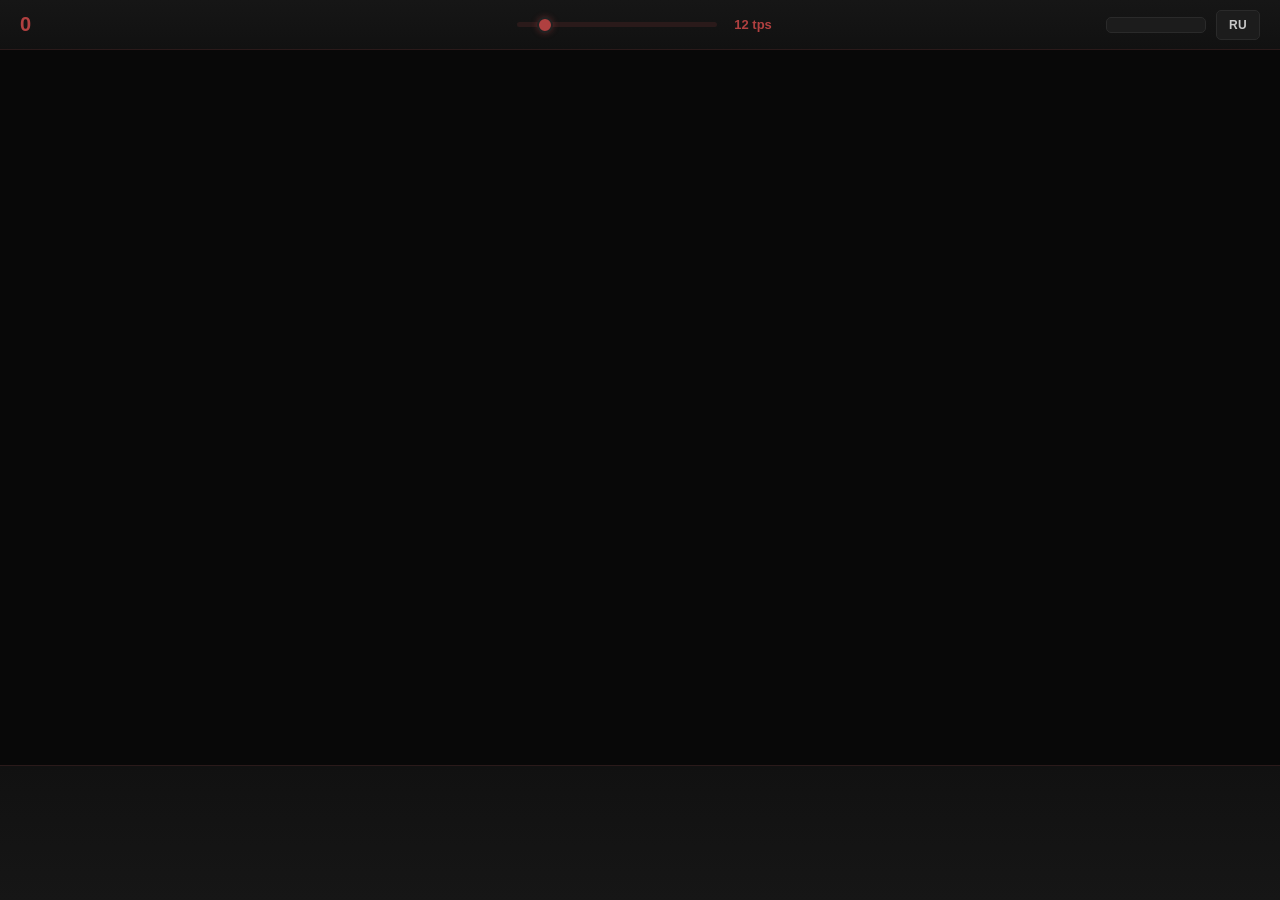
==== commit 568f7b8f: "Splitting an HTML file" ====
--- a/src/frontend/index.html
+++ b/src/frontend/index.html
@@ -4,388 +4,8 @@
         <meta charset="UTF-8">
         <meta name="viewport" content="width=device-width, initial-scale=1.0">
         <title>DerEnots</title>
-        <style>
-            *, *::before, *::after {
-            margin: 0;
-            padding: 0;
-            box-sizing: border-box;
-            }
-            html, body {
-            width: 100%;
-            height: 100%;
-            overflow: hidden;
-            font-family: 'Segoe UI', Tahoma, Geneva, Verdana, sans-serif;
-            background: #0d0d0d;
-            color: #c8c8c8;
-            user-select: none;
-            }
-            #app {
-            display: flex;
-            flex-direction: column;
-            width: 100%;
-            height: 100%;
-            }
-            #top-panel {
-            height: 50px;
-            min-height: 50px;
-            display: flex;
-            align-items: center;
-            justify-content: space-between;
-            padding: 0 20px;
-            background: linear-gradient(180deg, #161616, #111);
-            border-bottom: 1px solid #2a1a1a;
-            z-index: 20;
-            flex-shrink: 0;
-            }
-            #tick-counter {
-            font-size: 20px;
-            font-weight: 700;
-            color: #b04040;
-            min-width: 160px;
-            letter-spacing: 0.5px;
-            font-variant-numeric: tabular-nums;
-            }
-            #speed-wrap {
-            display: flex;
-            align-items: center;
-            gap: 10px;
-            }
-            #speed-wrap label {
-            font-size: 13px;
-            color: #888;
-            }
-            #speed-slider {
-            -webkit-appearance: none;
-            appearance: none;
-            width: 200px;
-            height: 5px;
-            border-radius: 3px;
-            background: #2a1a1a;
-            outline: none;
-            cursor: pointer;
-            }
-            #speed-slider::-webkit-slider-thumb {
-            -webkit-appearance: none;
-            width: 16px;
-            height: 16px;
-            border-radius: 50%;
-            background: #b04040;
-            cursor: pointer;
-            border: 2px solid #222;
-            box-shadow: 0 0 6px rgba(176,64,64,0.4);
-            }
-            #speed-slider::-moz-range-thumb {
-            width: 16px;
-            height: 16px;
-            border-radius: 50%;
-            background: #b04040;
-            cursor: pointer;
-            border: 2px solid #222;
-            }
-            #speed-val {
-            font-size: 13px;
-            color: #b04040;
-            min-width: 52px;
-            text-align: center;
-            font-weight: 600;
-            }
-            #top-right {
-            display: flex;
-            align-items: center;
-            gap: 10px;
-            }
-            .btn {
-            padding: 7px 20px;
-            border: 1px solid #2a2a2a;
-            border-radius: 5px;
-            background: #1c1c1c;
-            color: #c8c8c8;
-            font-size: 13px;
-            cursor: pointer;
-            transition: all .15s ease;
-            font-weight: 500;
-            letter-spacing: 0.3px;
-            }
-            .btn:hover {
-            background: #282828;
-            border-color: #b04040;
-            }
-            .btn:active {
-            transform: scale(0.96);
-            }
-            .btn-run {
-            min-width: 100px;
-            }
-            .btn-run.running {
-            background: #b04040;
-            color: #fff;
-            border-color: #c05050;
-            box-shadow: 0 0 10px rgba(176,64,64,0.3);
-            }
-            #lang-btn {
-            padding: 7px 12px;
-            font-size: 12px;
-            font-weight: 600;
-            }
-            #canvas-wrap {
-            flex: 1;
-            position: relative;
-            overflow: hidden;
-            background: #080808;
-            cursor: crosshair;
-            }
-            #game-canvas {
-            display: block;
-            position: absolute;
-            top: 0;
-            left: 0;
-            image-rendering: pixelated;
-            }
-            #bottom-panel {
-            height: 15%;
-            min-height: 110px;
-            max-height: 145px;
-            display: flex;
-            align-items: center;
-            gap: 10px;
-            padding: 10px 20px;
-            background: linear-gradient(0deg, #161616, #111);
-            border-top: 1px solid #2a1a1a;
-            z-index: 20;
-            flex-shrink: 0;
-            overflow-x: auto;
-            overflow-y: hidden;
-            }
-            .brush-card, .obs-card, .clear-btn {
-            display: flex;
-            flex-direction: column;
-            align-items: center;
-            justify-content: center;
-            width: 82px;
-            min-width: 82px;
-            height: 82px;
-            border: 2px solid #252525;
-            border-radius: 8px;
-            background: #161616;
-            cursor: pointer;
-            transition: all .15s ease;
-            gap: 4px;
-            position: relative;
-            }
-            .brush-card:hover, .obs-card:hover {
-            border-color: #555;
-            transform: scale(1.04);
-            }
-            .brush-card:active, .obs-card:active, .clear-btn:active {
-            transform: scale(0.95);
-            }
-            .brush-card.selected {
-            border-color: #b04040;
-            background: #1a1010;
-            box-shadow: 0 0 12px rgba(176,64,64,0.15);
-            }
-            .brush-card.active, .obs-card.active {
-            border-color: #b04040;
-            background: #1a1010;
-            box-shadow: 0 0 12px rgba(176,64,64,0.15);
-            }
-            .brush-prev, .obs-prev {
-            width: 36px;
-            height: 36px;
-            border-radius: 5px;
-            border: 1px solid #333;
-            flex-shrink: 0;
-            display: flex;
-            align-items: center;
-            justify-content: center;
-            }
-            .obs-prev {
-            background: #10101a;
-            }
-            .brush-name, .obs-name {
-            font-size: 10.5px;
-            color: #aaa;
-            text-align: center;
-            line-height: 1.2;
-            max-width: 72px;
-            word-wrap: break-word;
-            }
-            .brush-key, .obs-key, .clear-key {
-            position: absolute;
-            top: 4px;
-            right: 4px;
-            font-size: 9px;
-            color: #666;
-            background: rgba(0,0,0,.4);
-            padding: 1px 4px;
-            border-radius: 2px;
-            line-height: 1;
-            }
-            .clear-btn {
-            border: 2px solid #522222;
-            background: #1a0f0f;
-            color: #e06666;
-            }
-            .clear-btn:hover {
-            border-color: #c04040;
-            color: #ff7777;
-            }
-            .clear-btn .clear-prev {
-            width: 36px;
-            height: 36px;
-            border-radius: 5px;
-            border: 2px dashed #e06666;
-            background: #080808;
-            display: flex;
-            align-items: center;
-            justify-content: center;
-            font-size: 18px;
-            font-weight: 700;
-            }
-            .sep {
-            width: 1px;
-            height: 62px;
-            background: #252525;
-            flex-shrink: 0;
-            margin: 0 6px;
-            }
-            #block-edit {
-            display: none;
-            position: absolute;
-            z-index: 60;
-            background: #1a1a1a;
-            border: 1px solid #b04040;
-            border-radius: 8px;
-            padding: 16px 20px;
-            min-width: 240px;
-            box-shadow: 0 8px 28px rgba(0,0,0,0.75), 0 0 18px rgba(176,64,64,0.15);
-            }
-            #block-edit.show {
-            display: block;
-            animation: popIn .2s ease;
-            }
-            @keyframes popIn {
-            from { opacity: 0; transform: scale(0.9); }
-            to { opacity: 1; transform: scale(1); }
-            }
-            #edit-title {
-            font-size: 13.5px;
-            color: #b04040;
-            margin-bottom: 12px;
-            font-weight: 600;
-            }
-            .ed-row {
-            display: flex;
-            align-items: center;
-            justify-content: space-between;
-            gap: 12px;
-            margin-bottom: 8px;
-            }
-            .ed-row label {
-            font-size: 12.5px;
-            color: #bbb;
-            }
-            .ed-dir-container {
-            display: grid;
-            grid-template-columns: repeat(4,1fr);
-            gap: 6px;
-            margin: 12px 0;
-            }
-            .ed-dir-btn {
-            width: 42px;
-            height: 42px;
-            border: 2px solid #333;
-            border-radius: 6px;
-            background: #111;
-            color: #c8c8c8;
-            font-size: 22px;
-            display: flex;
-            align-items: center;
-            justify-content: center;
-            cursor: pointer;
-            transition: .15s;
-            }
-            .ed-dir-btn.active {
-            border-color: #b04040;
-            background: #2a1010;
-            box-shadow: 0 0 8px rgba(176,64,64,0.4);
-            }
-            .ed-close {
-            position: absolute;
-            top: 8px;
-            right: 12px;
-            cursor: pointer;
-            color: #666;
-            font-size: 20px;
-            line-height: 1;
-            font-weight: 300;
-            }
-            .ed-close:hover {
-            color: #b04040;
-            }
-            .ed-slider {
-            width: 110px;
-            -webkit-appearance: none;
-            appearance: none;
-            height: 4px;
-            background: #2a1a1a;
-            border-radius: 2px;
-            outline: none;
-            }
-            .ed-slider::-webkit-slider-thumb {
-            -webkit-appearance: none;
-            width: 14px;
-            height: 14px;
-            border-radius: 50%;
-            background: #b04040;
-            cursor: pointer;
-            border: 2px solid #1a1a1a;
-            }
-            #coords {
-            position: absolute;
-            bottom: 8px;
-            right: 12px;
-            font-size: 11px;
-            color: #444;
-            z-index: 5;
-            pointer-events: none;
-            font-variant-numeric: tabular-nums;
-            }
-            #zoom-info {
-            position: absolute;
-            bottom: 8px;
-            left: 12px;
-            font-size: 11px;
-            color: #444;
-            z-index: 5;
-            pointer-events: none;
-            }
-            #pan-hint {
-            position: absolute;
-            top: 12px;
-            left: 50%;
-            transform: translateX(-50%);
-            font-size: 11px;
-            color: #444;
-            z-index: 5;
-            pointer-events: none;
-            opacity: 0;
-            transition: opacity .3s;
-            }
-            #pan-hint.show {
-            opacity: 1;
-            }
-            ::-webkit-scrollbar {
-            height: 5px;
-            }
-            ::-webkit-scrollbar-track {
-            background: transparent;
-            }
-            ::-webkit-scrollbar-thumb {
-            background: #2a2a2a;
-            border-radius: 3px;
-            }
-        </style>
+        <link rel="stylesheet" href="styles.css">
+        <script src="script.js"></script>
     </head>
     <body>
         <div id="app">
@@ -414,929 +34,12 @@
             </div>
             <div id="bottom-panel"></div>
         </div>
-        <script>
-            "use strict";
-            const I18N = {
-            ru: {
-            speed: "Скорость:", start: "Старт", stop: "Стоп",
-            empty: "Пустота", energy: "Энергоблок", button: "Кнопка", delayer: "Задержатель", clear: "Очистить",
-            observer: "Наблюдатель", on: "Вкл", off: "Выкл", pressed: "Нажата", notPressed: "Не нажата",
-            delay: "Задержка", ticks: "тик.", status: "Статус",
-            editEnergy: "Энергоблок", editButton: "Кнопка", editDelayer: "Задержатель", editLamp: "Лампа",
-            separator: "Разделитель", lamp: "Лампа",
-            panHint: "ПКМ / Сред. кнопка — перемещение камеры",
-            clearConfirm: "Очистить всё поле?"
-                  },
-            en: {
-            speed: "Speed:", start: "Start", stop: "Stop",
-            empty: "Empty", energy: "Energy", button: "Button", delayer: "Delayer", clear: "Clear",
-            observer: "Observer", on: "On", off: "Off", pressed: "Pressed", notPressed: "Released",
-            delay: "Delay", ticks: "ticks", status: "Status",
-            editEnergy: "Energy Block", editButton: "Button", editDelayer: "Delayer", editLamp: "Lamp",
-            separator: "Separator", lamp: "Lamp",
-            panHint: "RMB / Middle btn — pan camera",
-            clearConfirm: "Clear entire field?"
-                  }
-                };
-            let lang = "en";
-            const t = k => I18N[lang][k] || k;
-            const GRID = 1000;
-            const BCELL = 20;
-            const ZMIN = 0.5;
-            const ZMAX = 3;
-            const ID_EMPTY = 0;
-            const ID_ENERGY = 1;
-            const ID_BUTTON = 2;
-            const ID_DELAY = 3;
-            const ID_SEPARATOR = 4;
-            const ID_LAMP = 5;
-            let wasm = null;
-            let gamePtr = null;
-            const gridId = new Uint8Array(GRID * GRID);
-            const gridSt = new Uint8Array(GRID * GRID);
-            const separatorDir = new Uint8Array(GRID * GRID);
-            function gIdx(x, y) { return y * GRID + x; }
-            function getCell(x, y) { const i = gIdx(x, y); return {id: gridId[i], status: gridSt[i]}; }
-            function setCell(x, y, id, st) { const i = gIdx(x, y); gridId[i] = id; gridSt[i] = st; }
-            let cam = { x: 500, y: 500, zoom: 1 };
-            const BRUSHES = [
-                  {id: 0, st: 0, key: "empty", hotkey: "1"},
-                  {id: 1, st: 10, key: "energy", hotkey: "2"},
-                  {id: 2, st: 0, key: "button", hotkey: "3"},
-                  {id: 3, st: 1, key: "delayer", hotkey: "4"},
-                  {id: 4, st: 0, key: "separator", hotkey: "5"},
-                  {id: 5, st: 0, key: "lamp", hotkey: "6"}
-                ];
-            let selBrush = 1;
-            let obsMode = false;
-            let lastEnergyDir = 10;
-            let running = false;
-            let tickTimer = null;
-            let tps = 12;
-            let curTick = 0;
-            let panning = false;
-            let panBtn = -1;
-            let panPrev = {x: 0, y: 0};
-            let drawing = false;
-            let drawStart = null;
-            let drawMoved = false;
-            let ctrlKey = false;
-            let lineOrigin = null;
-            let hoverGx = -1, hoverGy = -1;
-            async function loadWasm() {
-            try {
-            const r = await fetch("game.wasm");
-            if (!r.ok) throw new Error("HTTP " + r.status);
-            const buf = await r.arrayBuffer();
-            const {instance} = await WebAssembly.instantiate(buf, {env: {}});
-            wasm = instance.exports;
-            initWasmGame();
-                  } catch (e) {
-            console.warn("[WASM] game.wasm not available — UI-only mode.", e.message);
-                  }
-                }
-            function initWasmGame() {
-            if (!wasm) return;
-            if (gamePtr) wasm.GameStop(gamePtr);
-            gamePtr = wasm.GameInit();
-            pushGridToWasm();
-                }
-            function pushGridToWasm() {
-            if (!wasm || !gamePtr) return;
-            for (let y = 0; y < GRID; y++) {
-            for (let x = 0; x < GRID; x++) {
-            const i = gIdx(x, y);
-            if (gridId[i] !== 0) {
-            wasm.GameUpdate(gamePtr, x, y, gridId[i], gridSt[i]);
-                      }
-                    }
-                  }
-                }
-            function wasmUpdate(x, y, id, st) {
-            if (!wasm || !gamePtr) return;
-            wasm.GameUpdate(gamePtr, x, y, id, st);
-                }
-            function wasmTick() {
-            if (!wasm || !gamePtr) return;
-            try {
-            const ptr = wasm.GameTick(gamePtr);
-            const len = wasm.getArrayLen();
-            const bsz = wasm.getNewTickBlockSize();
-            curTick = wasm.getNumTick();
-            if (len > 0 && ptr) {
-            const dv = new DataView(wasm.memory.buffer, ptr, len * bsz);
-            for (let i = 0; i < len; i++) {
-            const o = i * bsz;
-            const cx = dv.getUint32(o, true);
-            const cy = dv.getUint32(o + 4, true);
-            const ns = dv.getUint8(o + 8);
-            if (cx >= 0 && cx < GRID && cy >= 0 && cy < GRID) {
-            gridSt[gIdx(cx, cy)] = ns;
-                        }
-                      }
-            wasm.freeArray();
-                    }
-                  } catch (err) {
-            console.error("[WASM] Error in GameTick:", err);
-                  }
-            document.getElementById("tick-counter").textContent = curTick.toLocaleString("ru-RU");
-            render();
-                }
-            function wasmStop() {
-            if (!wasm || !gamePtr) return;
-            wasm.GameStop(gamePtr);
-            gamePtr = null;
-                }
-            function getAutoDir(gx, gy) {
-            const neighbors = [
-                    {dx: -1, dy: 0, dir: 40},
-                    {dx: 1, dy: 0, dir: 20},
-                    {dx: 0, dy: -1, dir: 30},
-                    {dx: 0, dy: 1, dir: 10}
-                  ];
-            for (let n of neighbors) {
-            const nx = gx + n.dx;
-            const ny = gy + n.dy;
-            if (nx >= 0 && nx < GRID && ny >= 0 && ny < GRID && getCell(nx, ny).id !== ID_EMPTY) {
-            return n.dir;
-                    }
-                  }
-            return 10;
-                }
-            function getRemainingTime(gx, gy) {
-            if (!wasm || !gamePtr) return gridSt[gIdx(gx, gy)] || 0;
-            try {
-            return wasm.getTimeDalye(gamePtr, gx, gy);
-                  } catch (e) {
-            return gridSt[gIdx(gx, gy)] || 0;
-                  }
-                }
-            const cvs = document.getElementById("game-canvas");
-            const ctx = cvs.getContext("2d");
-            const wrap = document.getElementById("canvas-wrap");
-            function resize() {
-            cvs.width = wrap.clientWidth;
-            cvs.height = wrap.clientHeight;
-            render();
-                }
-            window.addEventListener("resize", resize);
-            function cellPx() { return BCELL * cam.zoom; }
-            function camOffset() {
-            const cs = cellPx();
-            return { x: cam.x * cs - cvs.width / 2, y: cam.y * cs - cvs.height / 2 };
-                }
-            function visibleRange() {
-            const cs = cellPx();
-            const o = camOffset();
-            return {
-            x0: Math.max(0, Math.floor(o.x / cs)),
-            y0: Math.max(0, Math.floor(o.y / cs)),
-            x1: Math.min(GRID, Math.ceil((o.x + cvs.width) / cs)),
-            y1: Math.min(GRID, Math.ceil((o.y + cvs.height) / cs))
-                  };
-                }
-            function render() {
-            const W = cvs.width;
-            const H = cvs.height;
-            if (!W || !H) return;
-            const cs = cellPx();
-            const o = camOffset();
-            const v = visibleRange();
-            ctx.fillStyle = "#080808";
-            ctx.fillRect(0, 0, W, H);
-            const pad = Math.max(0.5, cs * 0.07);
-            const inner = cs - pad * 2;
-            for (let gy = v.y0; gy < v.y1; gy++) {
-            for (let gx = v.x0; gx < v.x1; gx++) {
-            const px = gx * cs - o.x;
-            const py = gy * cs - o.y;
-            const i = gIdx(gx, gy);
-            renderCell(px, py, cs, pad, inner, gx, gy, gridId[i], gridSt[i]);
-                    }
-                  }
-            if (cs >= 8) {
-            ctx.strokeStyle = cs >= 16 ? "rgba(55,55,55,0.85)" : "rgba(40,40,40,0.6)";
-            ctx.lineWidth = 1;
-            ctx.beginPath();
-            const x0scr = v.x0 * cs - o.x;
-            const x1scr = v.x1 * cs - o.x;
-            const y0scr = v.y0 * cs - o.y;
-            const y1scr = v.y1 * cs - o.y;
-            for (let gx = v.x0; gx <= v.x1; gx++) {
-            const sx = Math.round(gx * cs - o.x) + 0.5;
-            ctx.moveTo(sx, y0scr);
-            ctx.lineTo(sx, y1scr);
-                    }
-            for (let gy = v.y0; gy <= v.y1; gy++) {
-            const sy = Math.round(gy * cs - o.y) + 0.5;
-            ctx.moveTo(x0scr, sy);
-            ctx.lineTo(x1scr, sy);
-                    }
-            ctx.stroke();
-                  }
-            if (hoverGx >= 0 && hoverGy >= 0) {
-            const hpx = hoverGx * cs - o.x;
-            const hpy = hoverGy * cs - o.y;
-            ctx.save();
-            ctx.strokeStyle = "rgba(176,64,64,0.6)";
-            ctx.lineWidth = 2.5;
-            ctx.strokeRect(hpx + 1, hpy + 1, cs - 2, cs - 2);
-            ctx.restore();
-                  }
-            if (ctrlKey && drawing && lineOrigin) {
-            const sx = lineOrigin.x * cs - o.x + cs / 2;
-            const sy = lineOrigin.y * cs - o.y + cs / 2;
-            const ex = hoverGx * cs - o.x + cs / 2;
-            const ey = hoverGy * cs - o.y + cs / 2;
-            ctx.save();
-            ctx.strokeStyle = "rgba(176,64,64,0.55)";
-            ctx.lineWidth = 2;
-            ctx.setLineDash([6, 4]);
-            ctx.beginPath();
-            ctx.moveTo(sx, sy);
-            ctx.lineTo(ex, ey);
-            ctx.stroke();
-            ctx.restore();
-                  }
-            document.getElementById("zoom-info").textContent = `×${cam.zoom.toFixed(1)}`;
-                }
-            function renderCell(px, py, cs, pad, inner, gx, gy, id, st) {
-            switch (id) {
-            case ID_EMPTY:
-            ctx.fillStyle = "#131313";
-            ctx.fillRect(px + pad, py + pad, inner, inner);
-            break;
-            case ID_ENERGY: {
-            const dirCode = Math.floor(st / 10) || 1;
-            const isOn = (st % 10) === 1;
-            if (isOn) {
-            ctx.save();
-            const gr = ctx.createRadialGradient(px + cs / 2, py + cs / 2, inner * 0.08, px + cs / 2, py + cs / 2, inner * 0.65);
-            gr.addColorStop(0, "#ff5050");
-            gr.addColorStop(0.5, "#d03030");
-            gr.addColorStop(1, "#3a1010");
-            ctx.fillStyle = gr;
-            ctx.fillRect(px + pad, py + pad, inner, inner);
-            ctx.shadowColor = "#ff4040";
-            ctx.shadowBlur = cs * 0.5;
-            ctx.fillStyle = "rgba(255,80,80,0.25)";
-            ctx.fillRect(px + pad + 1, py + pad + 1, inner - 2, inner - 2);
-            ctx.restore();
-                      } else {
-            ctx.fillStyle = "#282828";
-            ctx.fillRect(px + pad, py + pad, inner, inner);
-            ctx.strokeStyle = "#353535";
-            ctx.lineWidth = 1;
-            ctx.strokeRect(px + pad + 0.5, py + pad + 0.5, inner - 1, inner - 1);
-                      }
-            if (cs >= 14) {
-            ctx.save();
-            ctx.translate(px + cs / 2, py + cs / 2);
-            const size = Math.max(8, inner * 0.38);
-            ctx.strokeStyle = isOn ? "#ffdddd" : "#777777";
-            ctx.lineWidth = Math.max(2.5, inner * 0.09);
-            ctx.lineCap = "round";
-            ctx.lineJoin = "round";
-            ctx.beginPath();
-            if (dirCode === 1) {
-            ctx.moveTo(0, size * 0.7);
-            ctx.lineTo(0, -size * 0.85);
-            ctx.moveTo(-size * 0.55, -size * 0.25);
-            ctx.lineTo(0, -size * 0.85);
-            ctx.lineTo(size * 0.55, -size * 0.25);
-                        } else if (dirCode === 2) {
-            ctx.moveTo(size * 0.7, 0);
-            ctx.lineTo(-size * 0.85, 0);
-            ctx.moveTo(-size * 0.25, -size * 0.55);
-            ctx.lineTo(-size * 0.85, 0);
-            ctx.lineTo(-size * 0.25, size * 0.55);
-                        } else if (dirCode === 3) {
-            ctx.moveTo(0, -size * 0.7);
-            ctx.lineTo(0, size * 0.85);
-            ctx.moveTo(-size * 0.55, size * 0.25);
-            ctx.lineTo(0, size * 0.85);
-            ctx.lineTo(size * 0.55, size * 0.25);
-                        } else if (dirCode === 4) {
-            ctx.moveTo(-size * 0.7, 0);
-            ctx.lineTo(size * 0.85, 0);
-            ctx.moveTo(size * 0.25, -size * 0.55);
-            ctx.lineTo(size * 0.85, 0);
-            ctx.lineTo(size * 0.25, size * 0.55);
-                        }
-            ctx.stroke();
-            ctx.restore();
-                      }
-            break;
-                    }
-            case ID_BUTTON: {
-            const base = (st % 10 === 1) ? "#803030" : "#1c1c1c";
-            ctx.fillStyle = base;
-            ctx.fillRect(px + pad, py + pad, inner, inner);
-            const hp = inner * 0.18;
-            ctx.fillStyle = (st % 10 === 1) ? "#a04545" : "#2a2a2a";
-            ctx.fillRect(px + pad, py + pad, inner, hp);
-            ctx.fillRect(px + pad, py + pad, hp, inner);
-            ctx.fillStyle = "rgba(0,0,0,0.35)";
-            ctx.fillRect(px + pad + inner - hp, py + pad, hp, inner);
-            ctx.fillRect(px + pad, py + pad + inner - hp, inner, hp);
-            break;
-                    }
-            case ID_DELAY:
-            ctx.fillStyle = "#10101a";
-            ctx.fillRect(px + pad, py + pad, inner, inner);
-            if (cs >= 10) {
-            ctx.fillStyle = "#b04040";
-            const fs = Math.max(7, inner * 0.48);
-            ctx.font = `bold ${fs}px sans-serif`;
-            ctx.textAlign = "center";
-            ctx.textBaseline = "middle";
-            ctx.fillText(String(getRemainingTime(gx, gy)), px + cs / 2, py + cs / 2 + 1);
-                      }
-            break;
-            case ID_SEPARATOR: {
-            const isOn = st !== 0;
-            let dirCode = separatorDir[gIdx(gx, gy)] || getAutoDir(gx, gy);
-            if (isOn) {
-            ctx.save();
-            const gr = ctx.createRadialGradient(px + cs / 2, py + cs / 2, inner * 0.08, px + cs / 2, py + cs / 2, inner * 0.65);
-            gr.addColorStop(0, "#ff5050");
-            gr.addColorStop(0.5, "#d03030");
-            gr.addColorStop(1, "#3a1010");
-            ctx.fillStyle = gr;
-            ctx.fillRect(px + pad, py + pad, inner, inner);
-            ctx.shadowColor = "#ff4040";
-            ctx.shadowBlur = cs * 0.5;
-            ctx.fillStyle = "rgba(255,80,80,0.25)";
-            ctx.fillRect(px + pad + 1, py + pad + 1, inner - 2, inner - 2);
-            ctx.restore();
-                      } else {
-            ctx.fillStyle = "#282828";
-            ctx.fillRect(px + pad, py + pad, inner, inner);
-            ctx.strokeStyle = "#353535";
-            ctx.lineWidth = 1;
-            ctx.strokeRect(px + pad + 0.5, py + pad + 0.5, inner - 1, inner - 1);
-                      }
-            if (cs >= 14) {
-            ctx.save();
-            ctx.translate(px + cs / 2, py + cs / 2);
-            const size = Math.max(8, inner * 0.38);
-            ctx.strokeStyle = isOn ? "#ffdddd" : "#777777";
-            ctx.lineWidth = Math.max(2.5, inner * 0.09);
-            ctx.lineCap = "round";
-            ctx.lineJoin = "round";
-            const drawArrow = (dCode) => {
-            ctx.save();
-            ctx.beginPath();
-            if (dCode === 10) {
-            ctx.moveTo(0, size * 0.7);
-            ctx.lineTo(0, -size * 0.85);
-            ctx.moveTo(-size * 0.55, -size * 0.25);
-            ctx.lineTo(0, -size * 0.85);
-            ctx.lineTo(size * 0.55, -size * 0.25);
-                          } else if (dCode === 20) {
-            ctx.moveTo(size * 0.7, 0);
-            ctx.lineTo(-size * 0.85, 0);
-            ctx.moveTo(-size * 0.25, -size * 0.55);
-            ctx.lineTo(-size * 0.85, 0);
-            ctx.lineTo(-size * 0.25, size * 0.55);
-                          } else if (dCode === 30) {
-            ctx.moveTo(0, -size * 0.7);
-            ctx.lineTo(0, size * 0.85);
-            ctx.moveTo(-size * 0.55, size * 0.25);
-            ctx.lineTo(0, size * 0.85);
-            ctx.lineTo(size * 0.55, size * 0.25);
-                          } else if (dCode === 40) {
-            ctx.moveTo(-size * 0.7, 0);
-            ctx.lineTo(size * 0.85, 0);
-            ctx.moveTo(size * 0.25, -size * 0.55);
-            ctx.lineTo(size * 0.85, 0);
-            ctx.lineTo(size * 0.25, size * 0.55);
-                          }
-            ctx.stroke();
-            ctx.restore();
-                        };
-            drawArrow(dirCode);
-            let leftDir = 20, rightDir = 40;
-            if (dirCode === 10) { leftDir = 20; rightDir = 40; }
-            else if (dirCode === 20) { leftDir = 30; rightDir = 10; }
-            else if (dirCode === 30) { leftDir = 40; rightDir = 20; }
-            else if (dirCode === 40) { leftDir = 10; rightDir = 30; }
-            drawArrow(leftDir);
-            drawArrow(rightDir);
-            ctx.restore();
-                      }
-            break;
-                    }
-            case ID_LAMP: {
-            const isOn = st === 1;
-            if (isOn) {
-            ctx.save();
-            const gr = ctx.createRadialGradient(px + cs / 2, py + cs / 2, inner * 0.1, px + cs / 2, py + cs / 2, inner * 0.75);
-            gr.addColorStop(0, "#ff7070");
-            gr.addColorStop(0.55, "#e05050");
-            gr.addColorStop(1, "#2a1010");
-            ctx.fillStyle = gr;
-            ctx.fillRect(px + pad, py + pad, inner, inner);
-            ctx.shadowColor = "#ff7070";
-            ctx.shadowBlur = cs * 0.65;
-            ctx.fillStyle = "rgba(255,120,120,0.35)";
-            ctx.fillRect(px + pad + 2, py + pad + 2, inner - 4, inner - 4);
-            ctx.restore();
-                      } else {
-            ctx.fillStyle = "#222222";
-            ctx.fillRect(px + pad, py + pad, inner, inner);
-            ctx.strokeStyle = "#3a3a3a";
-            ctx.lineWidth = 1.5;
-            ctx.strokeRect(px + pad + 0.5, py + pad + 0.5, inner - 1, inner - 1);
-                      }
-            break;
-                    }
-                  }
-                }
-            wrap.addEventListener("contextmenu", e => e.preventDefault());
-            let editEl = document.getElementById("block-edit");
-            function openEdit(gx, gy, mx, my) {
-            const c = getCell(gx, gy);
-            if (c.id === 0 || c.id === ID_SEPARATOR) return;
-            const titleEl = document.getElementById("edit-title");
-            const bodyEl = document.getElementById("edit-body");
-            bodyEl.innerHTML = "";
-            if (c.id === ID_ENERGY) {
-            titleEl.textContent = t("editEnergy");
-            const dir = Math.floor(c.status / 10) * 10 || 10;
-            const isOnNow = (c.status % 10) === 1;
-            addToggleRow(bodyEl, t("status"), isOnNow, v => {
-            const ns = dir + (v ? 1 : 0);
-            setCell(gx, gy, c.id, ns);
-            wasmUpdate(gx, gy, c.id, ns);
-            render();
-            openEdit(gx, gy, mx, my);
-                    }, () => isOnNow ? t("on") : t("off"));
-            const dirRow = document.createElement("div");
-            dirRow.style.marginTop = "14px";
-            dirRow.innerHTML = `<div style="font-size:12.5px;color:#bbb;margin-bottom:8px">Direction:</div>`;
-            const container = document.createElement("div");
-            container.style.display = "grid";
-            container.style.gridTemplateColumns = "repeat(4,1fr)";
-            container.style.gap = "6px";
-                    [{code:10,sym:"↑"},{code:20,sym:"←"},{code:30,sym:"↓"},{code:40,sym:"→"}].forEach(d => {
-            const btn = document.createElement("button");
-            btn.className = "ed-dir-btn" + (dir === d.code ? " active" : "");
-            btn.textContent = d.sym;
-            btn.onclick = () => {
-            lastEnergyDir = d.code;
-            const newSt = d.code + (isOnNow ? 1 : 0);
-            setCell(gx, gy, c.id, newSt);
-            wasmUpdate(gx, gy, c.id, newSt);
-            render();
-            openEdit(gx, gy, mx, my);
-                      };
-            container.appendChild(btn);
-                    });
-            dirRow.appendChild(container);
-            bodyEl.appendChild(dirRow);
-                  } else if (c.id === ID_BUTTON || c.id === ID_LAMP) {
-            titleEl.textContent = c.id === ID_LAMP ? t("editLamp") : t("editButton");
-            addToggleRow(bodyEl, t("status"), c.status === 1, v => {
-            const ns = v ? 1 : 0;
-            setCell(gx, gy, c.id, ns);
-            wasmUpdate(gx, gy, c.id, ns);
-            render();
-                    }, () => c.status === 1 ? t("on") : t("off"));
-                  } else if (c.id === ID_DELAY) {
-            titleEl.textContent = t("editDelayer");
-            addSliderRow(bodyEl, t("delay"), 1, 255, c.status || 1, v => {
-            setCell(gx, gy, c.id, v);
-            wasmUpdate(gx, gy, c.id, v);
-            render();
-                    });
-                  }
-            const wr = wrap.getBoundingClientRect();
-            let l = mx - wr.left + 12;
-            let tp = my - wr.top + 12;
-            if (l + 260 > wr.width) l = mx - wr.left - 260;
-            if (tp + 140 > wr.height) tp = my - wr.top - 140;
-            editEl.style.left = l + "px";
-            editEl.style.top = tp + "px";
-            editEl.classList.add("show");
-                }
-            function addToggleRow(parent, label, initVal, onChange, textFn) {
-            const row = document.createElement("div");
-            row.className = "ed-row";
-            const lbl = document.createElement("label");
-            lbl.textContent = label + ":";
-            const btn = document.createElement("button");
-            btn.className = "btn" + (initVal ? " active" : "");
-            btn.textContent = textFn();
-            btn.style.minWidth = "78px";
-            btn.onclick = () => {
-            const nv = !btn.classList.contains("active");
-            onChange(nv);
-            btn.classList.toggle("active", nv);
-            btn.textContent = textFn();
-                  };
-            row.append(lbl, btn);
-            parent.appendChild(row);
-                }
-            function addSliderRow(parent, label, min, max, initVal, onChange) {
-            const row = document.createElement("div");
-            row.className = "ed-row";
-            const lbl = document.createElement("label");
-            lbl.textContent = label + ":";
-            const sl = document.createElement("input");
-            sl.type = "range";
-            sl.className = "ed-slider";
-            sl.min = min;
-            sl.max = max;
-            sl.value = initVal;
-            const vspan = document.createElement("span");
-            vspan.style.cssText = "font-size:12.5px;color:#b04040;min-width:26px;text-align:center;font-weight:600";
-            vspan.textContent = initVal;
-            sl.oninput = () => {
-            vspan.textContent = sl.value;
-            onChange(parseInt(sl.value));
-                  };
-            row.append(lbl, sl, vspan);
-            parent.appendChild(row);
-                }
-            function closeEdit() {
-            editEl.classList.remove("show");
-                }
-            document.getElementById("ed-close").addEventListener("click", closeEdit);
-            document.addEventListener("keydown", e => {
-            if (e.key === "Escape") closeEdit();
-                });
-            editEl.addEventListener("mousedown", e => e.stopPropagation());
-            function validG(x, y) {
-            return x >= 0 && x < GRID && y >= 0 && y < GRID;
-                }
-            wrap.addEventListener("mousedown", e => {
-            if (e.button === 2 || e.button === 1) {
-            panning = true;
-            panBtn = e.button;
-            panPrev = {x: e.clientX, y: e.clientY};
-            wrap.style.cursor = "grabbing";
-            e.preventDefault();
-            return;
-                  }
-            if (e.button !== 0) return;
-            
-                // Shift + Click = open edit menu WITHOUT placing block
-                if (e.shiftKey) {
-                  const g = screenToGrid(e.clientX, e.clientY);
-                  if (validG(g.x, g.y)) {
-                    const c = getCell(g.x, g.y);
-                    if (c.id !== 0 && c.id !== ID_SEPARATOR) {
-                      openEdit(g.x, g.y, e.clientX, e.clientY);
-                    }
-                  }
-                  return;
-                }
-            
-            if (editEl.classList.contains("show") && editEl.contains(e.target)) return;
-            closeEdit();
-            const g = screenToGrid(e.clientX, e.clientY);
-            drawStart = {sx: e.clientX, sy: e.clientY, gx: g.x, gy: g.y};
-            drawMoved = false;
-            drawing = true;
-            if (ctrlKey) {
-            lineOrigin = g;
-            return;
-                  }
-            if (!obsMode && validG(g.x, g.y)) placeBlock(g.x, g.y);
-                });
-            function screenToGrid(sx, sy) {
-            const rect = wrap.getBoundingClientRect();
-            const lx = sx - rect.left;
-            const ly = sy - rect.top;
-            const cs = cellPx();
-            const o = camOffset();
-            return {
-            x: Math.floor((lx + o.x) / cs),
-            y: Math.floor((ly + o.y) / cs)
-                  };
-                }
-            window.addEventListener("mousemove", e => {
-            if (panning) {
-            const dx = e.clientX - panPrev.x;
-            const dy = e.clientY - panPrev.y;
-            const cs = cellPx();
-            cam.x -= dx / cs;
-            cam.y -= dy / cs;
-            cam.x = Math.max(cvs.width / (2 * cs), Math.min(GRID - cvs.width / (2 * cs), cam.x));
-            cam.y = Math.max(cvs.height / (2 * cs), Math.min(GRID - cvs.height / (2 * cs), cam.y));
-            panPrev = {x: e.clientX, y: e.clientY};
-            render();
-                  }
-                });
-            window.addEventListener("mouseup", e => {
-            if (panning && e.button === panBtn) {
-            panning = false;
-            panBtn = -1;
-            wrap.style.cursor = "crosshair";
-                  }
-                });
-            wrap.addEventListener("mousemove", e => {
-            const g = screenToGrid(e.clientX, e.clientY);
-            if (validG(g.x, g.y)) {
-            hoverGx = g.x;
-            hoverGy = g.y;
-            document.getElementById("coords").textContent = `(${g.x}, ${g.y})`;
-                  } else {
-            hoverGx = hoverGy = -1;
-                  }
-            if (!drawing) {
-            render();
-            return;
-                  }
-            if (drawStart) {
-            const d = Math.hypot(e.clientX - drawStart.sx, e.clientY - drawStart.sy);
-            if (d > 3) drawMoved = true;
-                  }
-            if (obsMode) {
-            render();
-            return;
-                  }
-            if (ctrlKey && lineOrigin) {
-            render();
-            return;
-                  }
-            if (drawMoved && validG(g.x, g.y) && !ctrlKey) {
-            placeBlock(g.x, g.y);
-            render();
-                  }
-                });
-            wrap.addEventListener("mouseup", e => {
-            if (e.button !== 0 || !drawing) return;
-            drawing = false;
-            if (lineOrigin && !obsMode) {
-            const g = screenToGrid(e.clientX, e.clientY);
-            if (validG(g.x, g.y)) bresenham(lineOrigin.x, lineOrigin.y, g.x, g.y);
-            lineOrigin = null;
-                  }
-            drawStart = null;
-            drawMoved = false;
-            render();
-                });
-            wrap.addEventListener("dblclick", e => {
-            if (e.button !== 0 || obsMode) return;
-            const g = screenToGrid(e.clientX, e.clientY);
-            if (validG(g.x, g.y)) {
-            const c = getCell(g.x, g.y);
-            if (c.id !== 0 && c.id !== ID_SEPARATOR) openEdit(g.x, g.y, e.clientX, e.clientY);
-                  }
-                });
-            wrap.addEventListener("mouseleave", () => {
-            hoverGx = hoverGy = -1;
-            drawing = false;
-            drawStart = null;
-            drawMoved = false;
-            panning = false;
-            wrap.style.cursor = "crosshair";
-            render();
-                });
-            wrap.addEventListener("wheel", e => {
-            e.preventDefault();
-            const d = e.deltaY > 0 ? -0.15 : 0.15;
-            const oldZ = cam.zoom;
-            cam.zoom = Math.max(ZMIN, Math.min(ZMAX, cam.zoom + d));
-            const g = screenToGrid(e.clientX, e.clientY);
-            const f = cam.zoom / oldZ;
-            cam.x = g.x + (cam.x - g.x) / f;
-            cam.y = g.y + (cam.y - g.y) / f;
-            render();
-                }, {passive: false});
-            document.addEventListener("keydown", e => {
-            if (e.key === "Control") ctrlKey = true;
-            
-                // WASD direction change when Energy brush is selected and hovering over an Energy block
-                if (selBrush === 1 && hoverGx >= 0 && hoverGy >= 0) {
-                  const cell = getCell(hoverGx, hoverGy);
-                  if (cell.id === ID_ENERGY) {
-                    let newDir = null;
-                    const k = e.key.toLowerCase();
-                    if (k === 'w') newDir = 10;      // вверх
-                    else if (k === 'a') newDir = 20; // лево
-                    else if (k === 's') newDir = 30; // вниз
-                    else if (k === 'd') newDir = 40; // право
-            
-                    if (newDir !== null) {
-                      const isOn = (cell.status % 10) === 1;
-                      const newSt = newDir + (isOn ? 1 : 0);
-                      setCell(hoverGx, hoverGy, ID_ENERGY, newSt);
-                      wasmUpdate(hoverGx, hoverGy, ID_ENERGY, newSt);
-                      lastEnergyDir = newDir;
-                      render();
-                      e.preventDefault();
-                      return;
-                    }
-                  }
-                }
-            
-            if (e.key === "1") { selBrush = 0; buildBP(); }
-            if (e.key === "2") { selBrush = 1; buildBP(); }
-            if (e.key === "3") { selBrush = 2; buildBP(); }
-            if (e.key === "4") { selBrush = 3; buildBP(); }
-            if (e.key === "5") { selBrush = 4; buildBP(); }
-            if (e.key === "6") { selBrush = 5; buildBP(); }
-            if (e.key.toLowerCase() === "o") { obsMode = !obsMode; closeEdit(); buildBP(); }
-            if (e.key.toLowerCase() === "c" || e.key === "Delete") { clearAll(); }
-                });
-            document.addEventListener("keyup", e => {
-            if (e.key === "Control") ctrlKey = false;
-                });
-            let lastPlaced = null;
-            function placeBlock(gx, gy) {
-            if (!validG(gx, gy) || obsMode) return;
-            if (lastPlaced && lastPlaced.x === gx && lastPlaced.y === gy) return;
-            let b = {...BRUSHES[selBrush]};
-            if (b.id === ID_ENERGY) b.st = lastEnergyDir;
-            else if (b.id === ID_SEPARATOR) {
-            const dir = getAutoDir(gx, gy);
-            separatorDir[gIdx(gx, gy)] = dir;
-            b.st = 0;
-                  }
-            setCell(gx, gy, b.id, b.st);
-            wasmUpdate(gx, gy, b.id, b.st);
-            lastPlaced = {x: gx, y: gy};
-            requestAnimationFrame(() => { lastPlaced = null; });
-            render();
-                }
-            function bresenham(x0, y0, x1, y1) {
-            const dx = Math.abs(x1 - x0);
-            const dy = Math.abs(y1 - y0);
-            const sx = x0 < x1 ? 1 : -1;
-            const sy = y0 < y1 ? 1 : -1;
-            let err = dx - dy;
-            let cx = x0;
-            let cy = y0;
-            for (;;) {
-            if (validG(cx, cy)) {
-            let b = {...BRUSHES[selBrush]};
-            if (b.id === ID_ENERGY) b.st = lastEnergyDir;
-            else if (b.id === ID_SEPARATOR) {
-            const dir = getAutoDir(cx, cy);
-            separatorDir[gIdx(cx, cy)] = dir;
-            b.st = 0;
-                      }
-            setCell(cx, cy, b.id, b.st);
-            wasmUpdate(cx, cy, b.id, b.st);
-                    }
-            if (cx === x1 && cy === y1) break;
-            const e2 = 2 * err;
-            if (e2 > -dy) { err -= dy; cx += sx; }
-            if (e2 < dx) { err += dx; cy += sy; }
-                  }
-            render();
-                }
-            function clearAll() {
-            if (!confirm(t("clearConfirm"))) return;
-            gridId.fill(0);
-            gridSt.fill(0);
-            separatorDir.fill(0);
-            if (wasm && gamePtr) {
-            wasm.GameStop(gamePtr);
-            gamePtr = wasm.GameInit();
-                  }
-            render();
-                }
-            function stylePrev(el, b) {
-            switch (b.id) {
-            case 0:
-            el.style.background = "#131313";
-            break;
-            case 1:
-            case 4:
-            case 5:
-            el.style.background = "linear-gradient(135deg,#252525,#3a2020)";
-            break;
-            case 2:
-            el.style.background = "#1c1c1c";
-            el.style.borderTop = "3px solid #2a2a2a";
-            el.style.borderLeft = "3px solid #2a2a2a";
-            el.style.borderBottom = "3px solid #111";
-            el.style.borderRight = "3px solid #111";
-            break;
-            case 3:
-            el.style.cssText = "background:#10101a;display:flex;align-items:center;justify-content:center;font-size:15px;font-weight:700;color:#b04040;border-radius:5px;border:1px solid #333;width:36px;height:36px";
-            el.textContent = "1";
-            break;
-                  }
-                }
-            function buildBP() {
-            const bp = document.getElementById("bottom-panel");
-            bp.innerHTML = "";
-            BRUSHES.forEach((b, i) => {
-            const card = document.createElement("div");
-            card.className = "brush-card" + (selBrush === i ? " selected" : "");
-            const prev = document.createElement("div");
-            prev.className = "brush-prev";
-            stylePrev(prev, b);
-            const nm = document.createElement("div");
-            nm.className = "brush-name";
-            nm.textContent = t(b.key);
-            const keyLabel = document.createElement("div");
-            keyLabel.className = "brush-key";
-            keyLabel.textContent = b.hotkey;
-            card.append(prev, nm, keyLabel);
-            card.onclick = () => {
-            selBrush = i;
-            buildBP();
-                    };
-            bp.appendChild(card);
-                  });
-            const sep1 = document.createElement("div");
-            sep1.className = "sep";
-            bp.appendChild(sep1);
-            const clearCard = document.createElement("div");
-            clearCard.className = "clear-btn";
-            const cprev = document.createElement("div");
-            cprev.className = "clear-prev";
-            cprev.textContent = "⌫";
-            const cname = document.createElement("div");
-            cname.className = "brush-name";
-            cname.textContent = t("clear");
-            cname.style.color = "#e06666";
-            const ckey = document.createElement("div");
-            ckey.className = "clear-key";
-            ckey.textContent = "C";
-            clearCard.append(cprev, cname, ckey);
-            clearCard.onclick = clearAll;
-            bp.appendChild(clearCard);
-            const sep2 = document.createElement("div");
-            sep2.className = "sep";
-            bp.appendChild(sep2);
-            const obsCard = document.createElement("div");
-            obsCard.className = "obs-card" + (obsMode ? " active" : "");
-            const obsPrev = document.createElement("div");
-            obsPrev.className = "obs-prev";
-            obsPrev.innerHTML = `<svg width="28" height="28" viewBox="0 0 28 28" fill="none" xmlns="http://www.w3.org/2000/svg"><path d="M14 8C9.5 8 6 14 6 14C6 14 9.5 20 14 20C18.5 20 22 14 22 14C22 14 18.5 8 14 8Z" stroke="#b04040" stroke-width="2.5" stroke-linejoin="round"/><circle cx="14" cy="14" r="4" fill="#b04040"/></svg>`;
-            const obsName = document.createElement("div");
-            obsName.className = "obs-name";
-            obsName.textContent = t("observer");
-            const obsKey = document.createElement("div");
-            obsKey.className = "obs-key";
-            obsKey.textContent = "O";
-            obsCard.append(obsPrev, obsName, obsKey);
-            obsCard.onclick = () => {
-            obsMode = !obsMode;
-            closeEdit();
-            buildBP();
-                  };
-            bp.appendChild(obsCard);
-                }
-            const speedSlider = document.getElementById("speed-slider");
-            const speedValEl = document.getElementById("speed-val");
-            const btnRun = document.getElementById("btn-run");
-            speedSlider.addEventListener("input", () => {
-            tps = parseInt(speedSlider.value);
-            speedValEl.textContent = tps + " tps";
-            if (running) {
-            clearInterval(tickTimer);
-            tickTimer = setInterval(wasmTick, 1000 / tps);
-                  }
-                });
-            btnRun.addEventListener("click", () => {
-            if (!running) startGame();
-            else stopGame();
-                });
-            function startGame() {
-            if (!gamePtr) initWasmGame();
-            running = true;
-            btnRun.textContent = t("stop");
-            btnRun.classList.add("running");
-            tickTimer = setInterval(wasmTick, 1000 / tps);
-                }
-            function stopGame() {
-            running = false;
-            clearInterval(tickTimer);
-            tickTimer = null;
-            btnRun.textContent = t("start");
-            btnRun.classList.remove("running");
-            wasmStop();
-            initWasmGame();
-                }
-            document.getElementById("lang-btn").addEventListener("click", () => {
-            lang = lang === "ru" ? "en" : "ru";
-            document.getElementById("lang-btn").textContent = lang === "ru" ? "EN" : "RU";
-            document.documentElement.lang = lang;
-            applyLang();
-                });
-            function applyLang() {
-            document.getElementById("lbl-speed").textContent = t("speed");
-            btnRun.textContent = running ? t("stop") : t("start");
-            document.getElementById("pan-hint").textContent = t("panHint");
-            buildBP();
-                }
-                (function boot() {
-            resize();
-            applyLang();
-            loadWasm();
-            const h = document.getElementById("pan-hint");
-            h.classList.add("show");
-            setTimeout(() => h.classList.remove("show"), 4000);
-            buildBP();
-                })();
-        </script>
+        <div id="help-modal">
+            <div style="background:#161616;border:3px solid #b04040;border-radius:12px;width:90%;max-width:620px;max-height:90vh;overflow-y:auto;padding:30px 28px;position:relative;color:#ddd;box-shadow:0 0 40px rgba(176,64,64,.3);">
+                <span id="help-close" style="position:absolute;top:14px;right:24px;font-size:32px;line-height:1;cursor:pointer;color:#888;">×</span>
+                <h2 id="help-title" style="color:#b04040;margin:0 0 20px;font-size:24px;font-weight:700;"></h2>
+                <div id="help-body" style="font-size:14px;line-height:1.6;"></div>
+            </div>
+        </div>
     </body>
 </html>
--- a/src/frontend/styles.css
+++ b/src/frontend/styles.css
@@ -0,0 +1,463 @@
+*,
+*::before,
+*::after {
+  margin: 0;
+  padding: 0;
+  box-sizing: border-box;
+}
+
+html,
+body {
+  width: 100%;
+  height: 100%;
+  overflow: hidden;
+  font-family: 'Segoe UI', Tahoma, Geneva, Verdana, sans-serif;
+  background: #0d0d0d;
+  color: #c8c8c8;
+  user-select: none;
+}
+
+#app {
+  display: flex;
+  flex-direction: column;
+  width: 100%;
+  height: 100%;
+}
+
+#top-panel {
+  height: 50px;
+  min-height: 50px;
+  display: flex;
+  align-items: center;
+  justify-content: space-between;
+  padding: 0 20px;
+  background: linear-gradient(180deg, #161616, #111);
+  border-bottom: 1px solid #2a1a1a;
+  z-index: 20;
+  flex-shrink: 0;
+}
+
+#tick-counter {
+  font-size: 20px;
+  font-weight: 700;
+  color: #b04040;
+  min-width: 160px;
+  letter-spacing: 0.5px;
+  font-variant-numeric: tabular-nums;
+}
+
+#speed-wrap {
+  display: flex;
+  align-items: center;
+  gap: 10px;
+}
+
+#speed-wrap label {
+  font-size: 13px;
+  color: #888;
+}
+
+#speed-slider {
+  -webkit-appearance: none;
+  appearance: none;
+  width: 200px;
+  height: 5px;
+  border-radius: 3px;
+  background: #2a1a1a;
+  outline: none;
+  cursor: pointer;
+}
+
+#speed-slider::-webkit-slider-thumb {
+  -webkit-appearance: none;
+  width: 16px;
+  height: 16px;
+  border-radius: 50%;
+  background: #b04040;
+  cursor: pointer;
+  border: 2px solid #222;
+  box-shadow: 0 0 6px rgba(176, 64, 64, 0.4);
+}
+
+#speed-slider::-moz-range-thumb {
+  width: 16px;
+  height: 16px;
+  border-radius: 50%;
+  background: #b04040;
+  cursor: pointer;
+  border: 2px solid #222;
+}
+
+#speed-val {
+  font-size: 13px;
+  color: #b04040;
+  min-width: 52px;
+  text-align: center;
+  font-weight: 600;
+}
+
+#top-right {
+  display: flex;
+  align-items: center;
+  gap: 10px;
+}
+
+.btn {
+  padding: 7px 20px;
+  border: 1px solid #2a2a2a;
+  border-radius: 5px;
+  background: #1c1c1c;
+  color: #c8c8c8;
+  font-size: 13px;
+  cursor: pointer;
+  transition: all .15s ease;
+  font-weight: 500;
+  letter-spacing: 0.3px;
+}
+
+.btn:hover {
+  background: #282828;
+  border-color: #b04040;
+}
+
+.btn:active {
+  transform: scale(0.96);
+}
+
+.btn-run {
+  min-width: 100px;
+}
+
+.btn-run.running {
+  background: #b04040;
+  color: #fff;
+  border-color: #c05050;
+  box-shadow: 0 0 10px rgba(176, 64, 64, 0.3);
+}
+
+#lang-btn {
+  padding: 7px 12px;
+  font-size: 12px;
+  font-weight: 600;
+}
+
+#canvas-wrap {
+  flex: 1;
+  position: relative;
+  overflow: hidden;
+  background: #080808;
+  cursor: crosshair;
+}
+
+#game-canvas {
+  display: block;
+  position: absolute;
+  top: 0;
+  left: 0;
+  image-rendering: pixelated;
+}
+
+#bottom-panel {
+  height: 15%;
+  min-height: 110px;
+  max-height: 145px;
+  display: flex;
+  align-items: center;
+  gap: 10px;
+  padding: 10px 20px;
+  background: linear-gradient(0deg, #161616, #111);
+  border-top: 1px solid #2a1a1a;
+  z-index: 20;
+  flex-shrink: 0;
+  overflow-x: auto;
+  overflow-y: hidden;
+}
+
+.brush-card,
+.obs-card,
+.clear-btn {
+  display: flex;
+  flex-direction: column;
+  align-items: center;
+  justify-content: center;
+  width: 82px;
+  min-width: 82px;
+  height: 82px;
+  border: 2px solid #252525;
+  border-radius: 8px;
+  background: #161616;
+  cursor: pointer;
+  transition: all .15s ease;
+  gap: 4px;
+  position: relative;
+}
+
+.brush-card:hover,
+.obs-card:hover {
+  border-color: #555;
+  transform: scale(1.04);
+}
+
+.brush-card:active,
+.obs-card:active,
+.clear-btn:active {
+  transform: scale(0.95);
+}
+
+.brush-card.selected {
+  border-color: #b04040;
+  background: #1a1010;
+  box-shadow: 0 0 12px rgba(176, 64, 64, 0.15);
+}
+
+.brush-card.active,
+.obs-card.active {
+  border-color: #b04040;
+  background: #1a1010;
+  box-shadow: 0 0 12px rgba(176, 64, 64, 0.15);
+}
+
+.brush-prev,
+.obs-prev {
+  width: 36px;
+  height: 36px;
+  border-radius: 5px;
+  border: 1px solid #333;
+  flex-shrink: 0;
+  display: flex;
+  align-items: center;
+  justify-content: center;
+}
+
+.obs-prev {
+  background: #10101a;
+}
+
+.brush-name,
+.obs-name {
+  font-size: 10.5px;
+  color: #aaa;
+  text-align: center;
+  line-height: 1.2;
+  max-width: 72px;
+  word-wrap: break-word;
+}
+
+.brush-key,
+.obs-key,
+.clear-key {
+  position: absolute;
+  top: 4px;
+  right: 4px;
+  font-size: 9px;
+  color: #666;
+  background: rgba(0, 0, 0, .4);
+  padding: 1px 4px;
+  border-radius: 2px;
+  line-height: 1;
+}
+
+.clear-btn {
+  border: 2px solid #522222;
+  background: #1a0f0f;
+  color: #e06666;
+}
+
+.clear-btn:hover {
+  border-color: #c04040;
+  color: #ff7777;
+}
+
+.clear-btn .clear-prev {
+  width: 36px;
+  height: 36px;
+  border-radius: 5px;
+  border: 2px dashed #e06666;
+  background: #080808;
+  display: flex;
+  align-items: center;
+  justify-content: center;
+  font-size: 18px;
+  font-weight: 700;
+}
+
+.sep {
+  width: 1px;
+  height: 62px;
+  background: #252525;
+  flex-shrink: 0;
+  margin: 0 6px;
+}
+
+#block-edit {
+  display: none;
+  position: absolute;
+  z-index: 60;
+  background: #1a1a1a;
+  border: 1px solid #b04040;
+  border-radius: 8px;
+  padding: 16px 20px;
+  min-width: 240px;
+  box-shadow: 0 8px 28px rgba(0, 0, 0, 0.75), 0 0 18px rgba(176, 64, 64, 0.15);
+}
+
+#block-edit.show {
+  display: block;
+  animation: popIn .2s ease;
+}
+
+@keyframes popIn {
+  from {
+    opacity: 0;
+    transform: scale(0.9);
+  }
+
+  to {
+    opacity: 1;
+    transform: scale(1);
+  }
+}
+
+#edit-title {
+  font-size: 13.5px;
+  color: #b04040;
+  margin-bottom: 12px;
+  font-weight: 600;
+}
+
+.ed-row {
+  display: flex;
+  align-items: center;
+  justify-content: space-between;
+  gap: 12px;
+  margin-bottom: 8px;
+}
+
+.ed-row label {
+  font-size: 12.5px;
+  color: #bbb;
+}
+
+.ed-dir-container {
+  display: grid;
+  grid-template-columns: repeat(4, 1fr);
+  gap: 6px;
+  margin: 12px 0;
+}
+
+.ed-dir-btn {
+  width: 42px;
+  height: 42px;
+  border: 2px solid #333;
+  border-radius: 6px;
+  background: #111;
+  color: #c8c8c8;
+  font-size: 22px;
+  display: flex;
+  align-items: center;
+  justify-content: center;
+  cursor: pointer;
+  transition: .15s;
+}
+
+.ed-dir-btn.active {
+  border-color: #b04040;
+  background: #2a1010;
+  box-shadow: 0 0 8px rgba(176, 64, 64, 0.4);
+}
+
+.ed-close {
+  position: absolute;
+  top: 8px;
+  right: 12px;
+  cursor: pointer;
+  color: #666;
+  font-size: 20px;
+  line-height: 1;
+  font-weight: 300;
+}
+
+.ed-close:hover {
+  color: #b04040;
+}
+
+.ed-slider {
+  width: 110px;
+  -webkit-appearance: none;
+  appearance: none;
+  height: 4px;
+  background: #2a1a1a;
+  border-radius: 2px;
+  outline: none;
+}
+
+.ed-slider::-webkit-slider-thumb {
+  -webkit-appearance: none;
+  width: 14px;
+  height: 14px;
+  border-radius: 50%;
+  background: #b04040;
+  cursor: pointer;
+  border: 2px solid #1a1a1a;
+}
+
+#coords {
+  position: absolute;
+  bottom: 8px;
+  right: 12px;
+  font-size: 11px;
+  color: #444;
+  z-index: 5;
+  pointer-events: none;
+  font-variant-numeric: tabular-nums;
+}
+
+#zoom-info {
+  position: absolute;
+  bottom: 8px;
+  left: 12px;
+  font-size: 11px;
+  color: #444;
+  z-index: 5;
+  pointer-events: none;
+}
+
+#pan-hint {
+  position: absolute;
+  top: 12px;
+  left: 50%;
+  transform: translateX(-50%);
+  font-size: 11px;
+  color: #444;
+  z-index: 5;
+  pointer-events: none;
+  opacity: 0;
+  transition: opacity .3s;
+}
+
+#pan-hint.show {
+  opacity: 1;
+}
+
+#help-modal {
+  display: none;
+  position: fixed;
+  inset: 0;
+  background: rgba(13, 13, 13, 0.92);
+  z-index: 1000;
+  align-items: center;
+  justify-content: center;
+}
+
+::-webkit-scrollbar {
+  height: 5px;
+}
+
+::-webkit-scrollbar-track {
+  background: transparent;
+}
+
+::-webkit-scrollbar-thumb {
+  background: #2a2a2a;
+  border-radius: 3px;
+}
